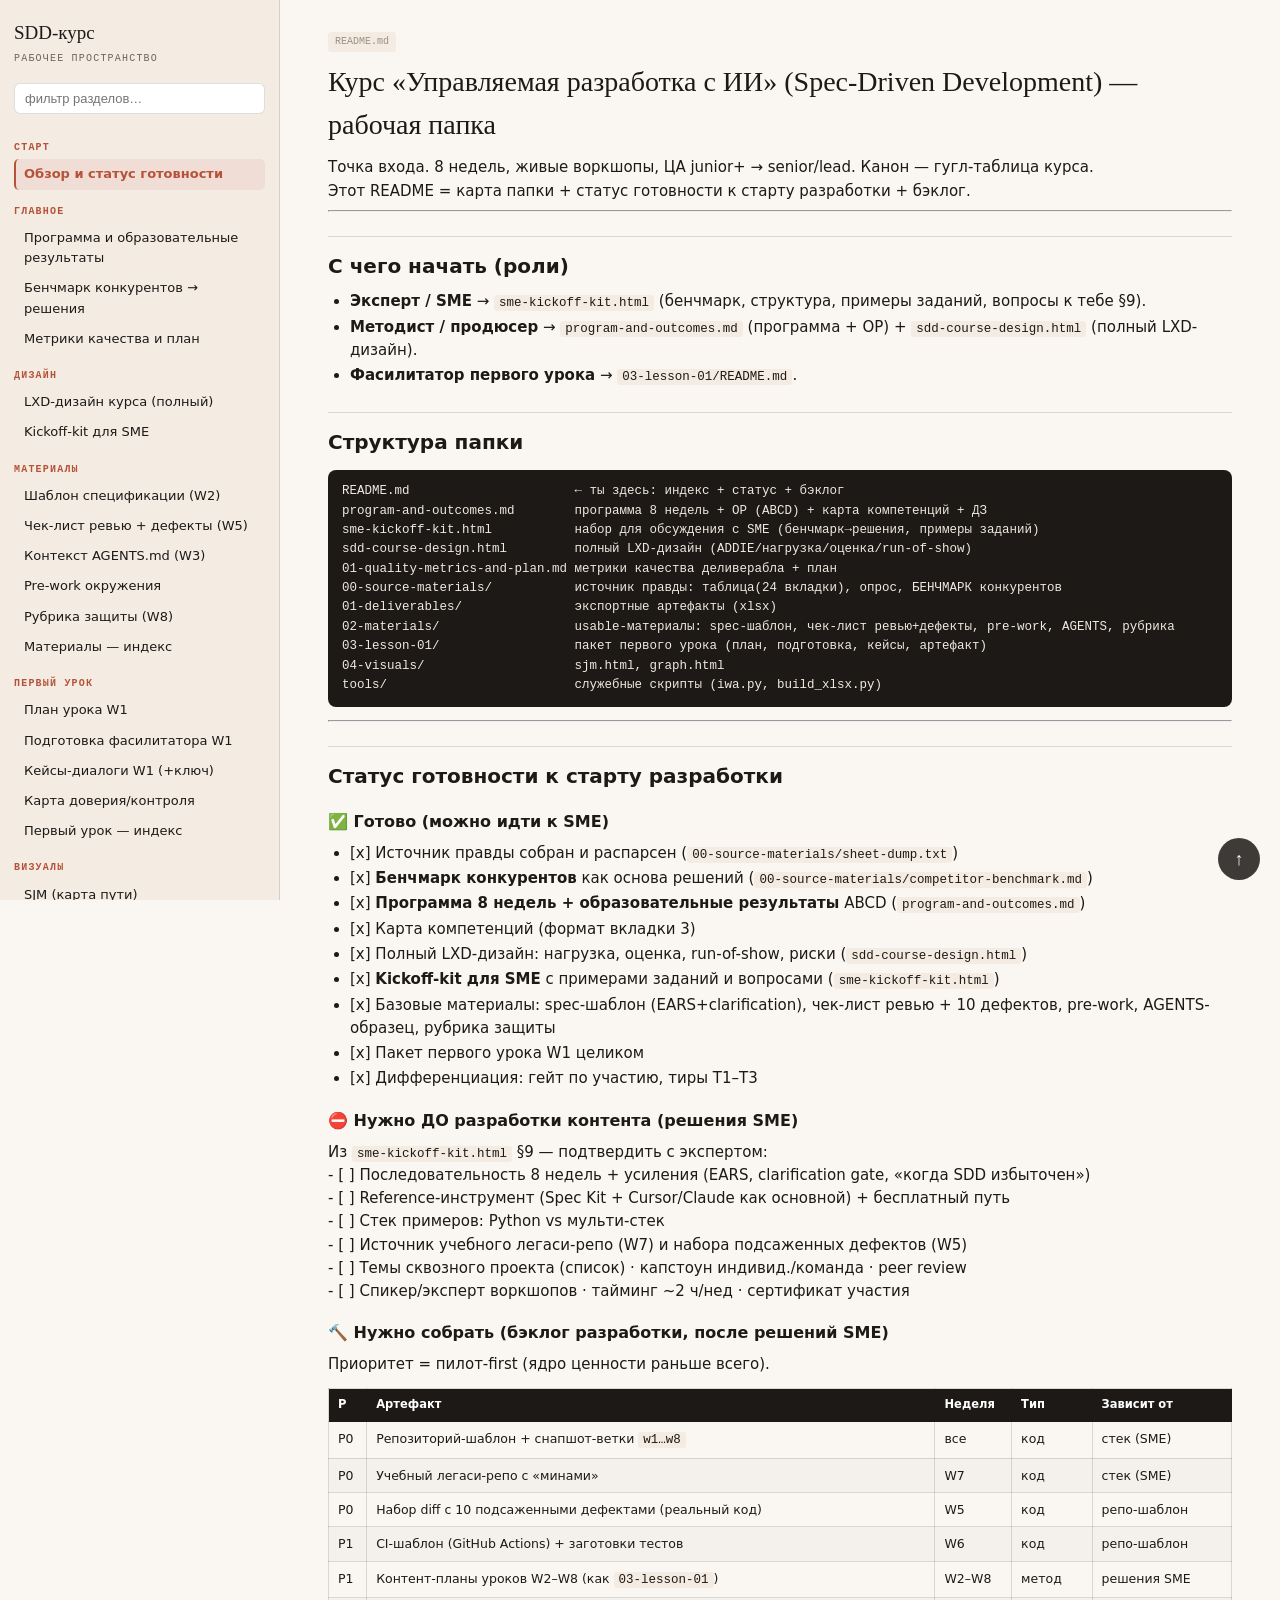
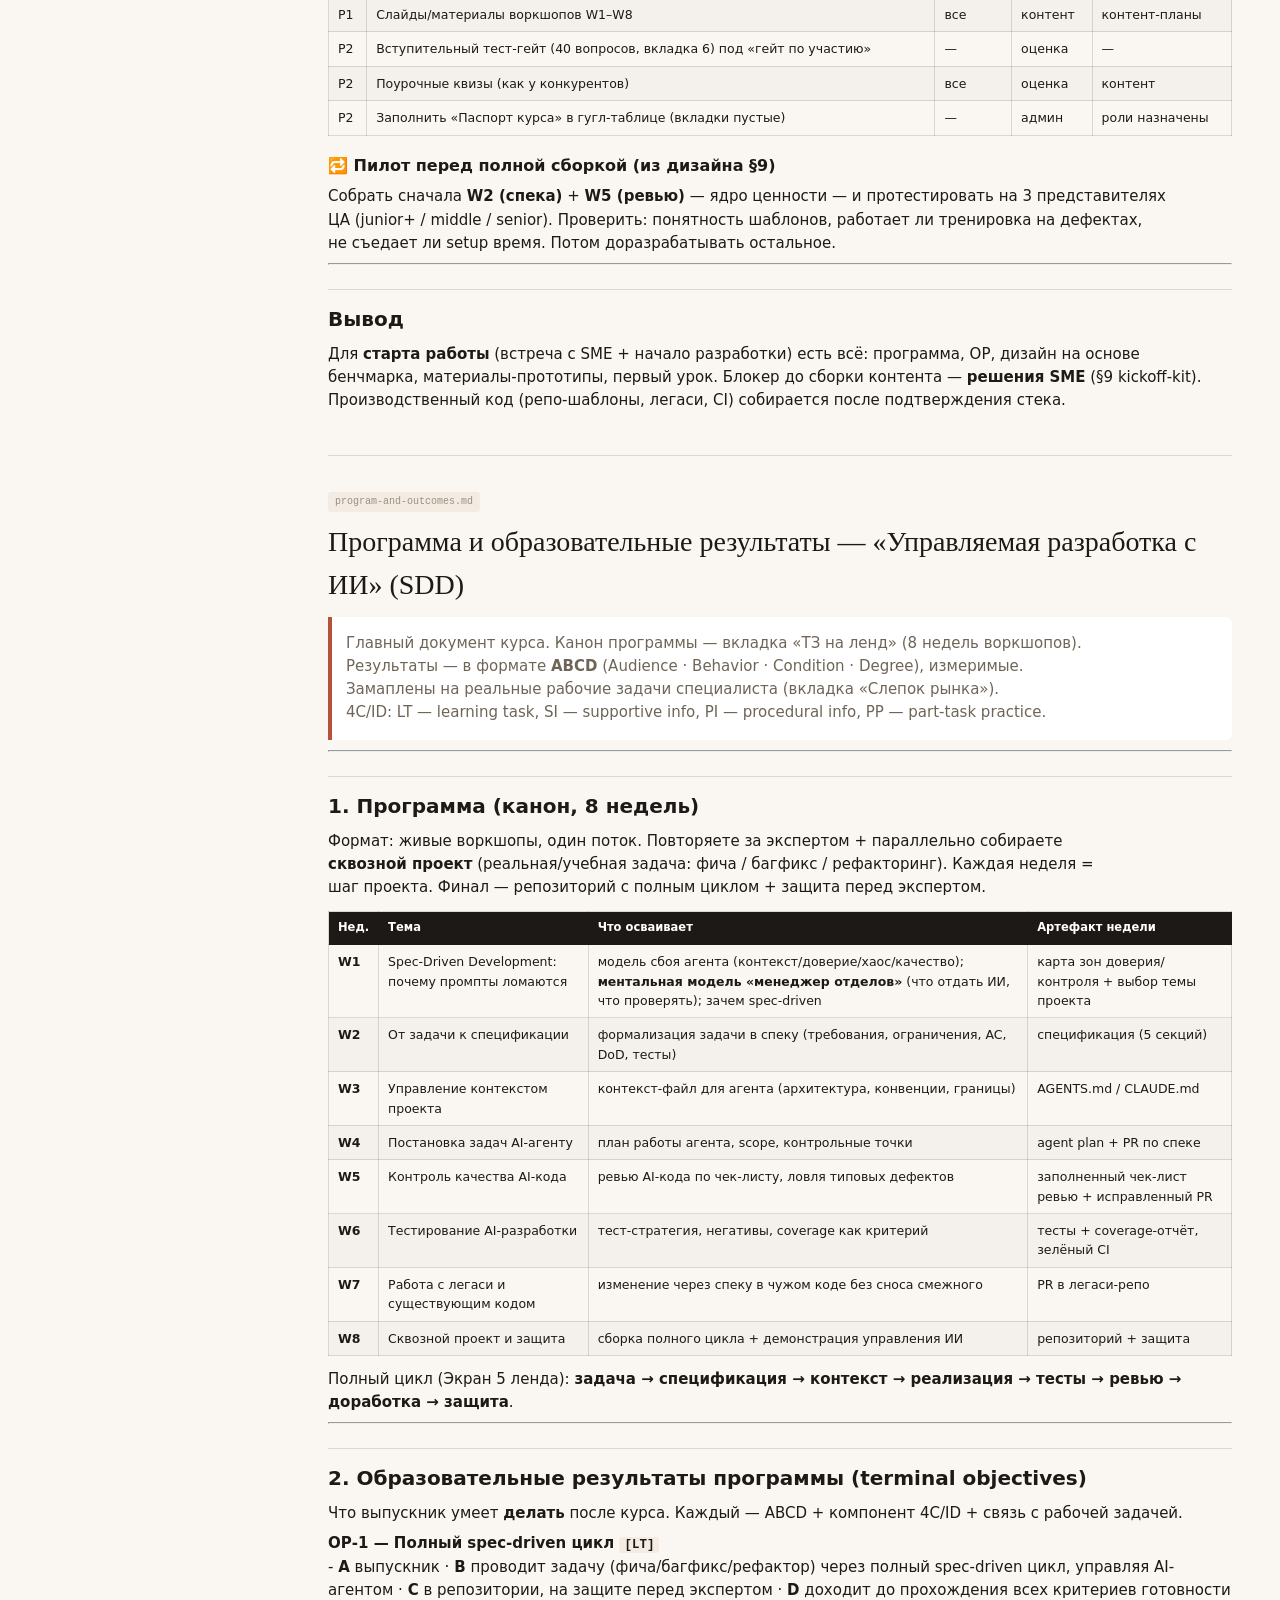
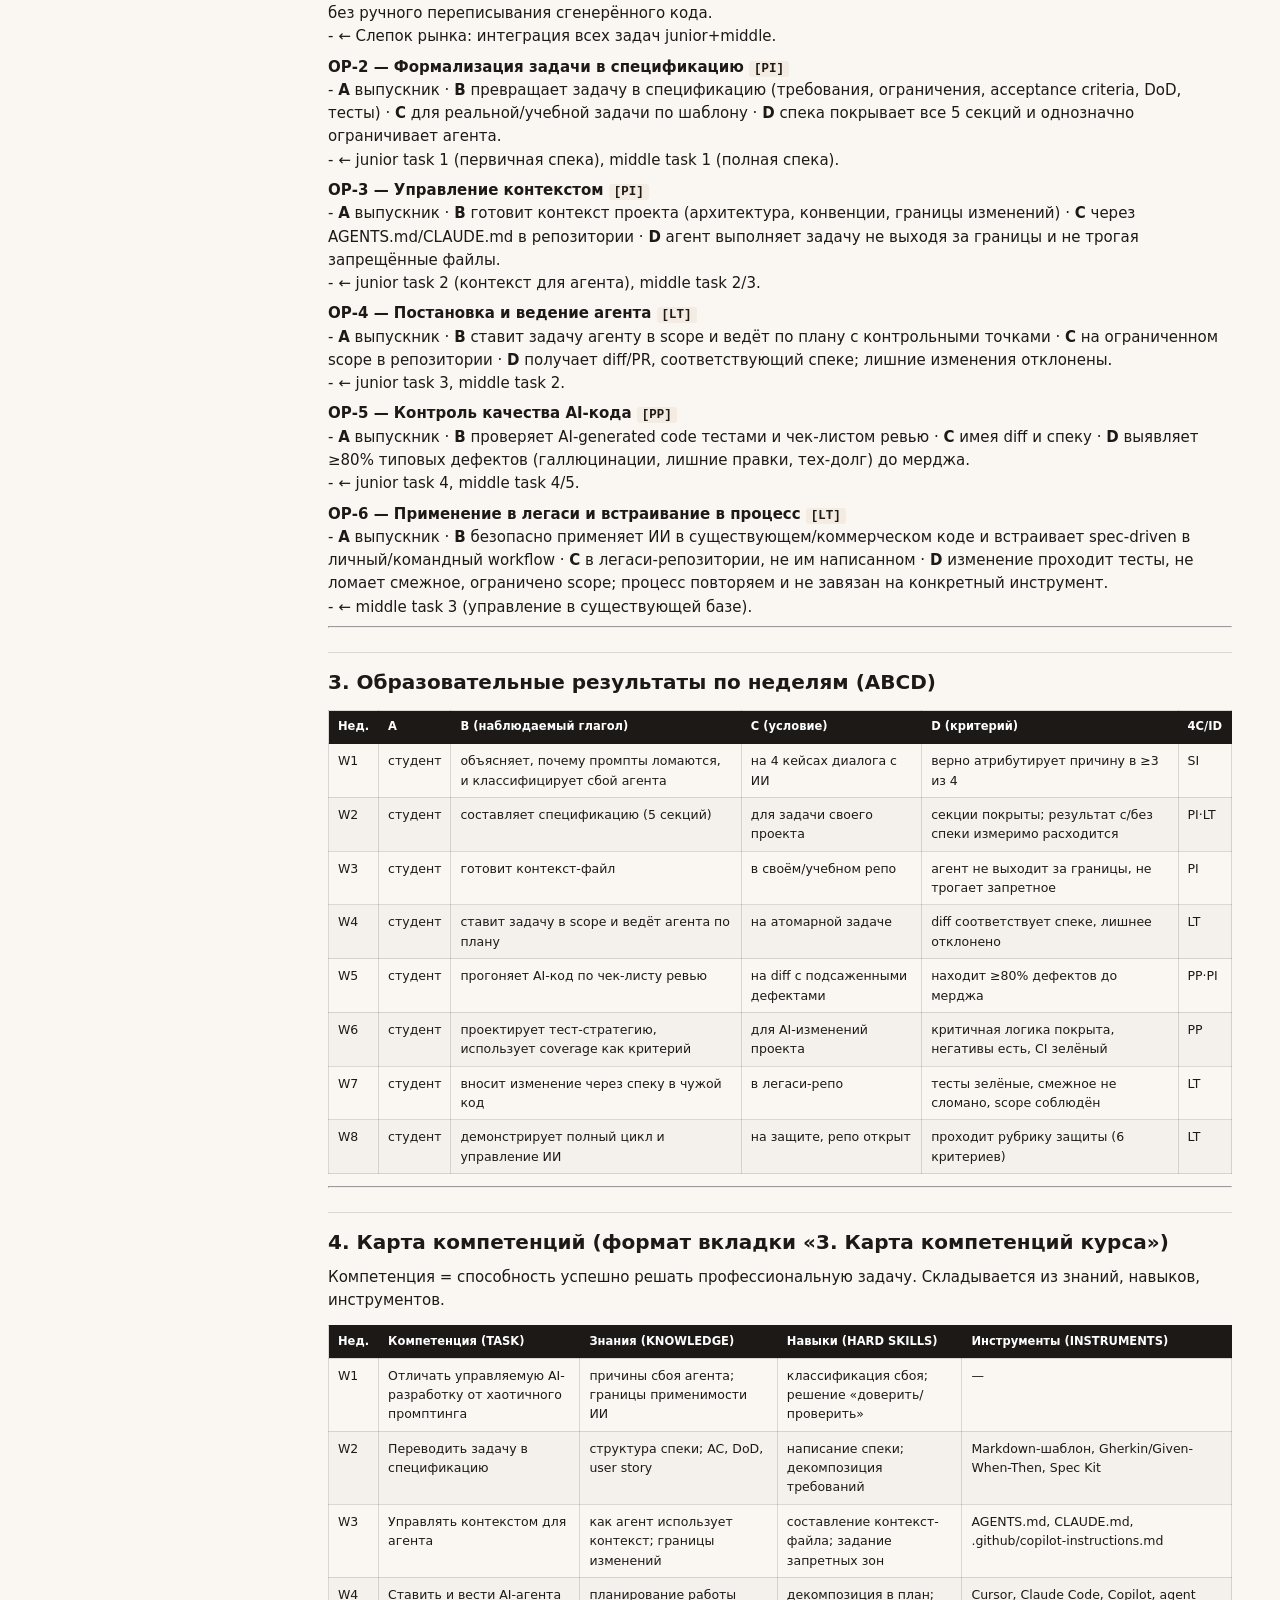
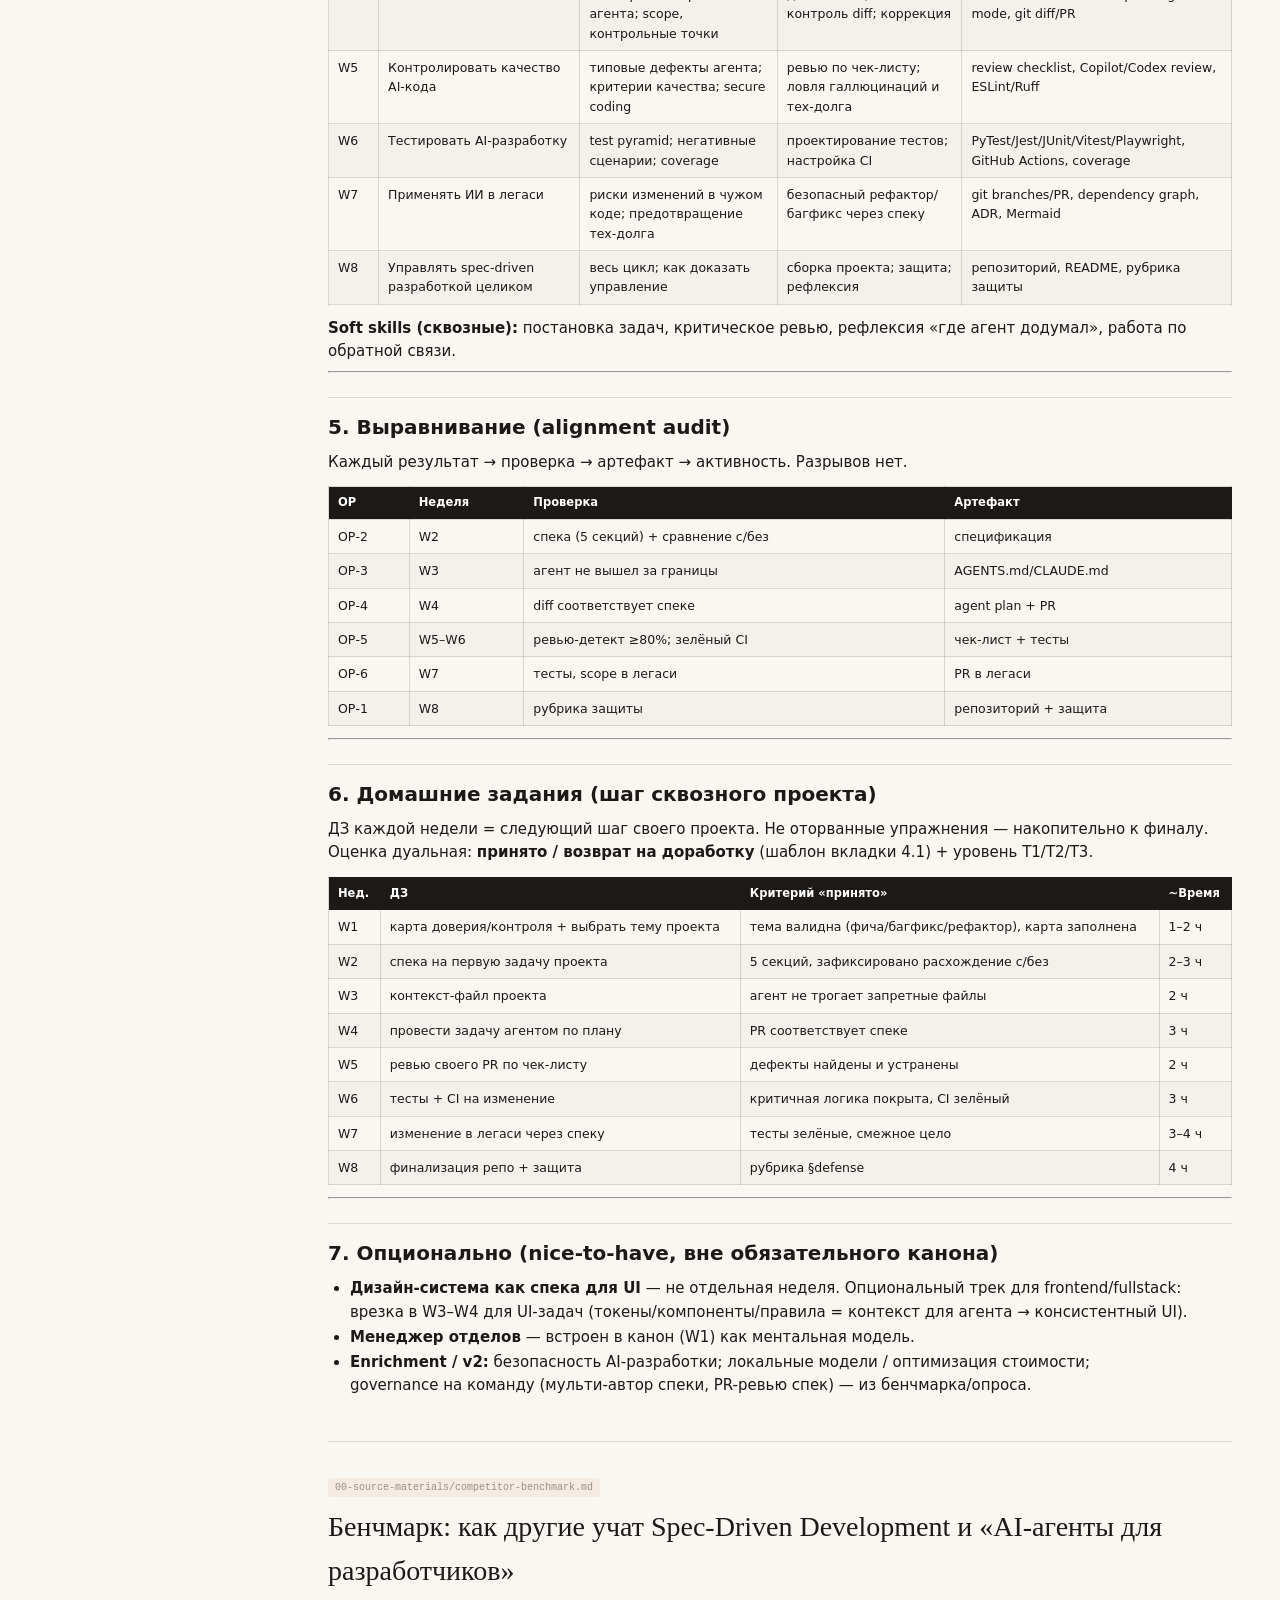
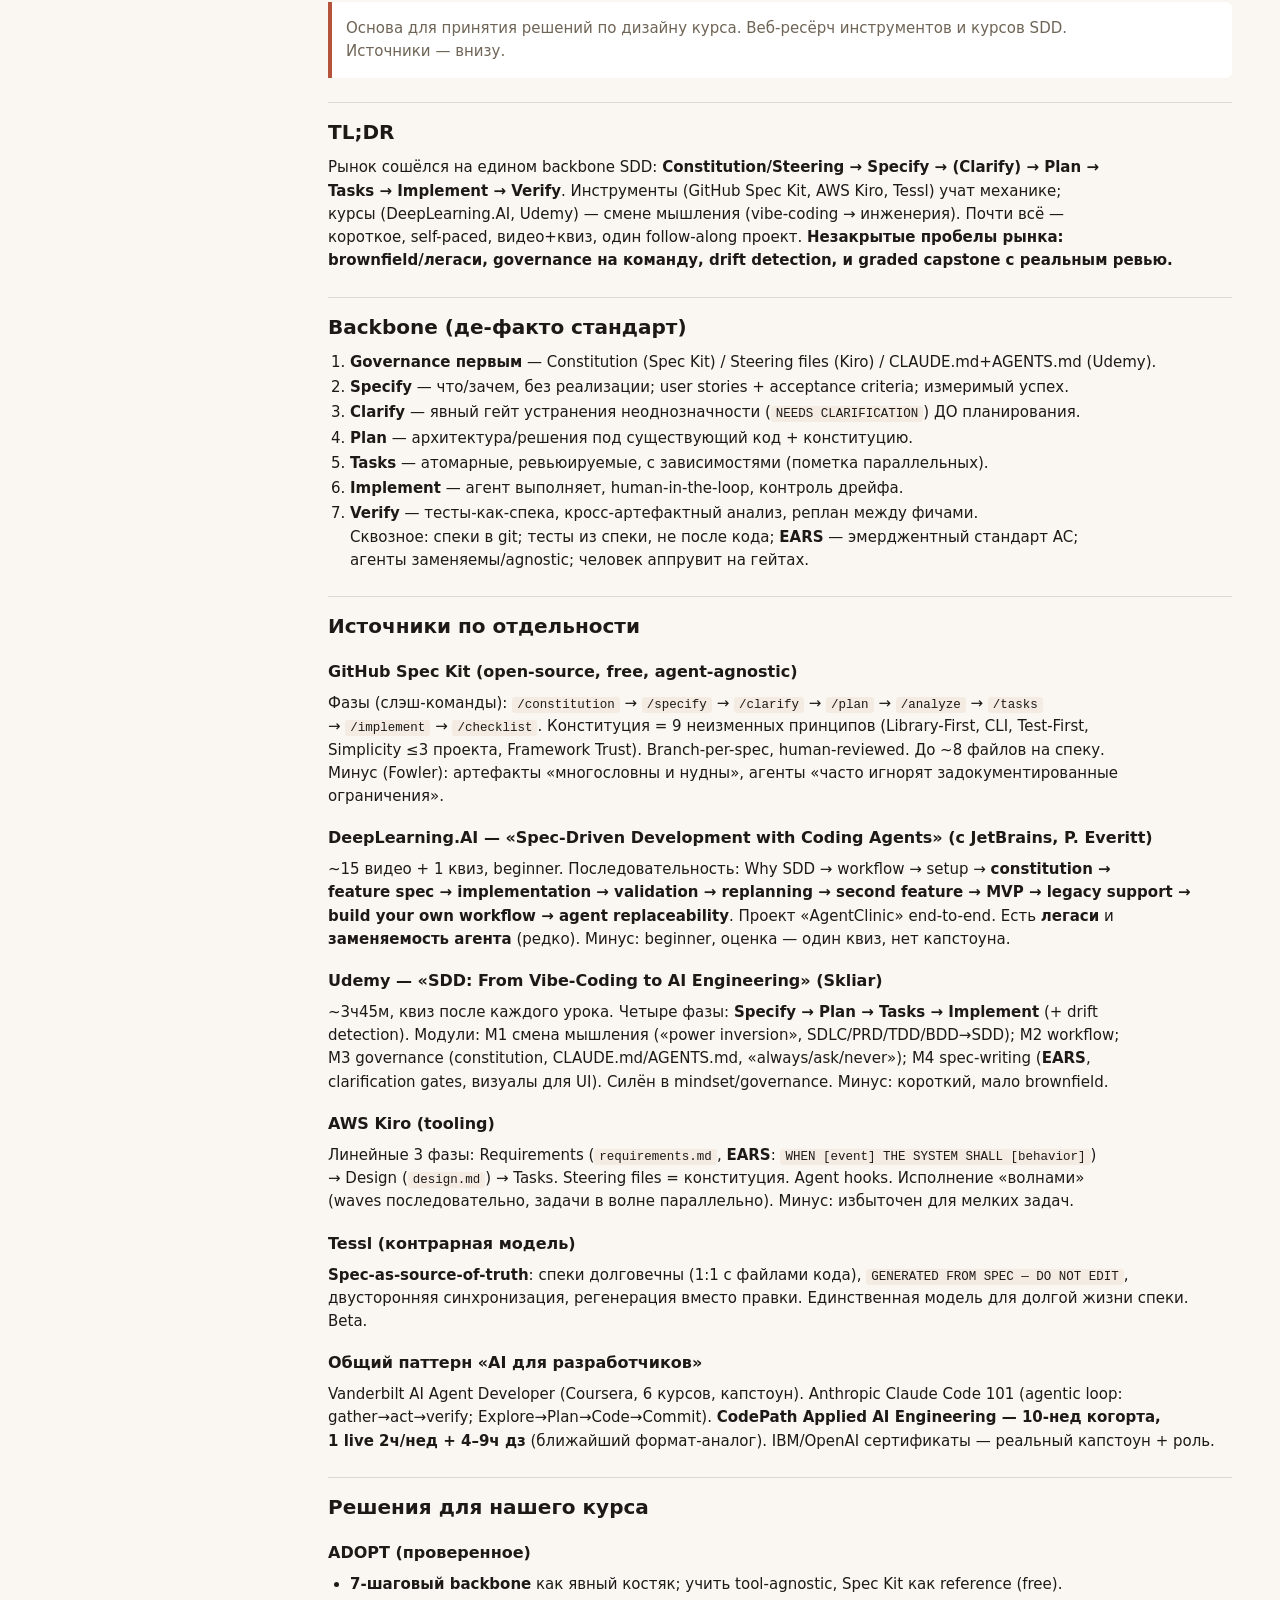
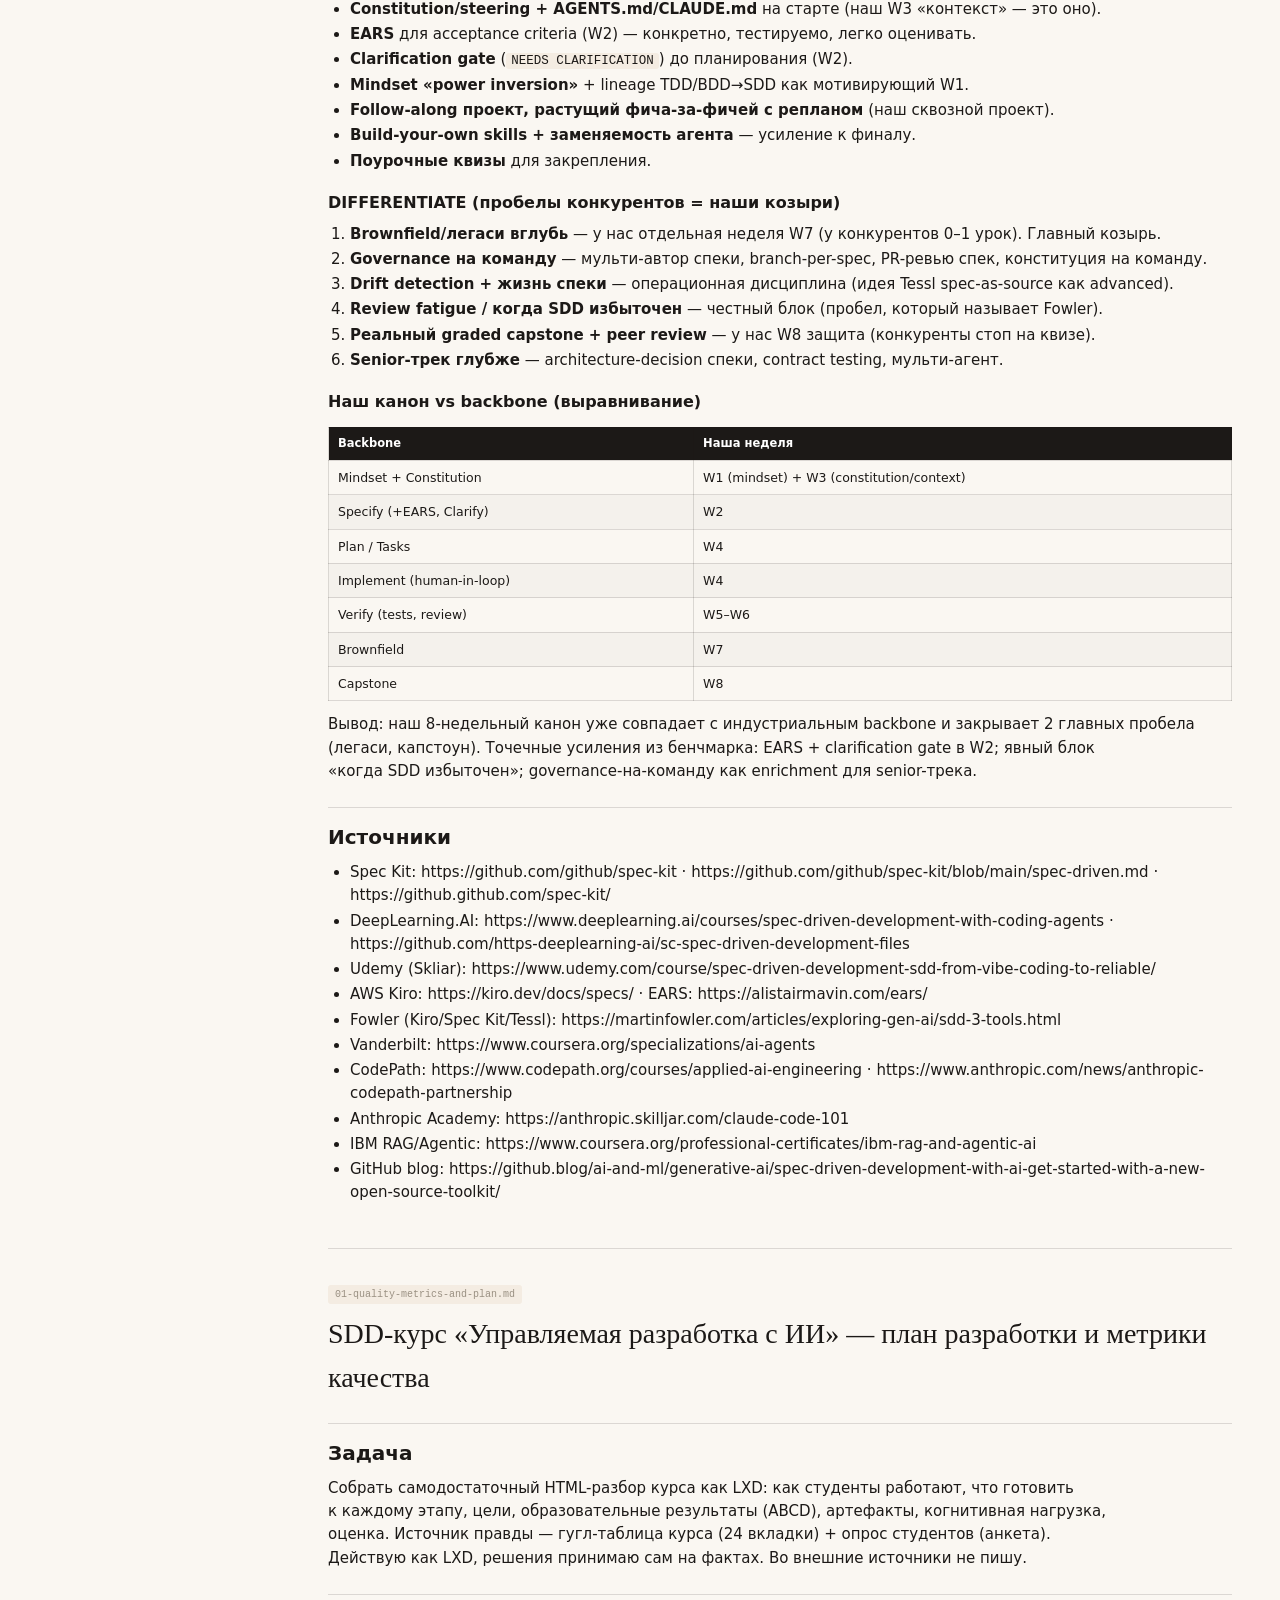
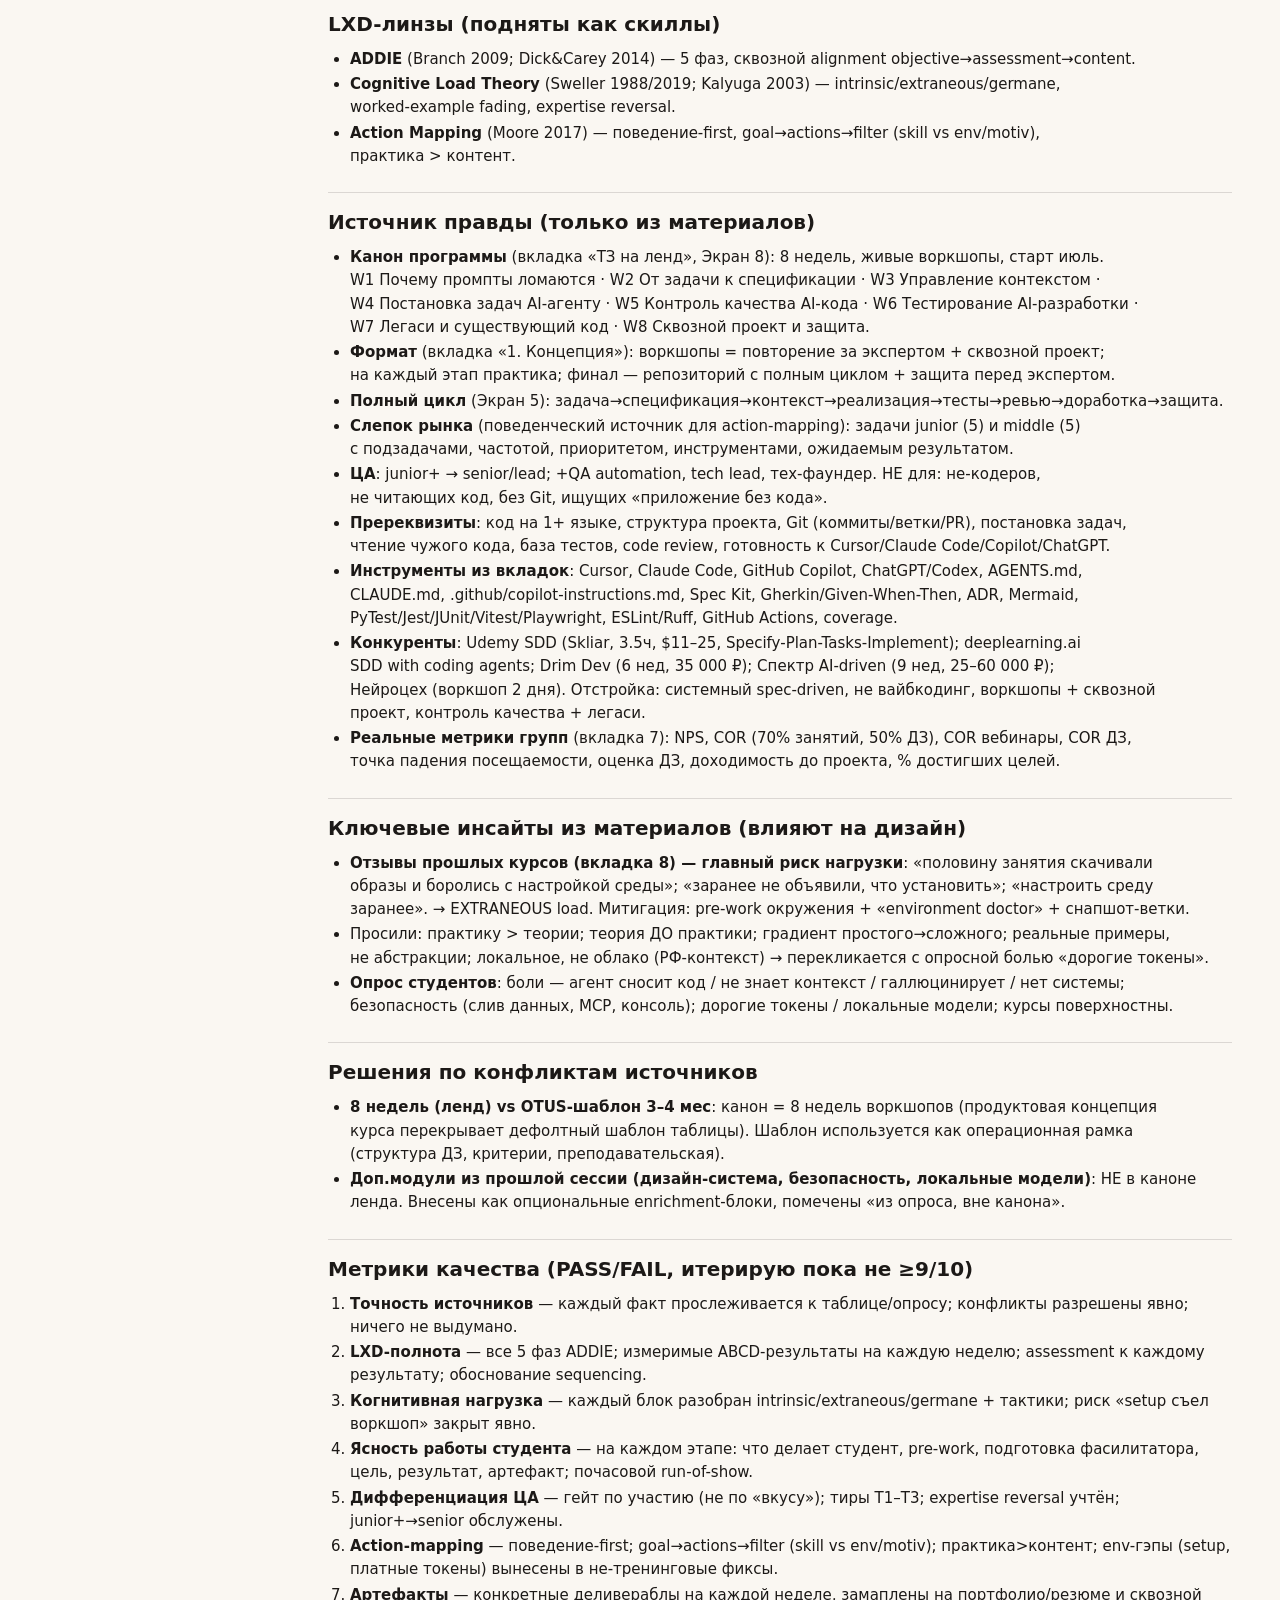
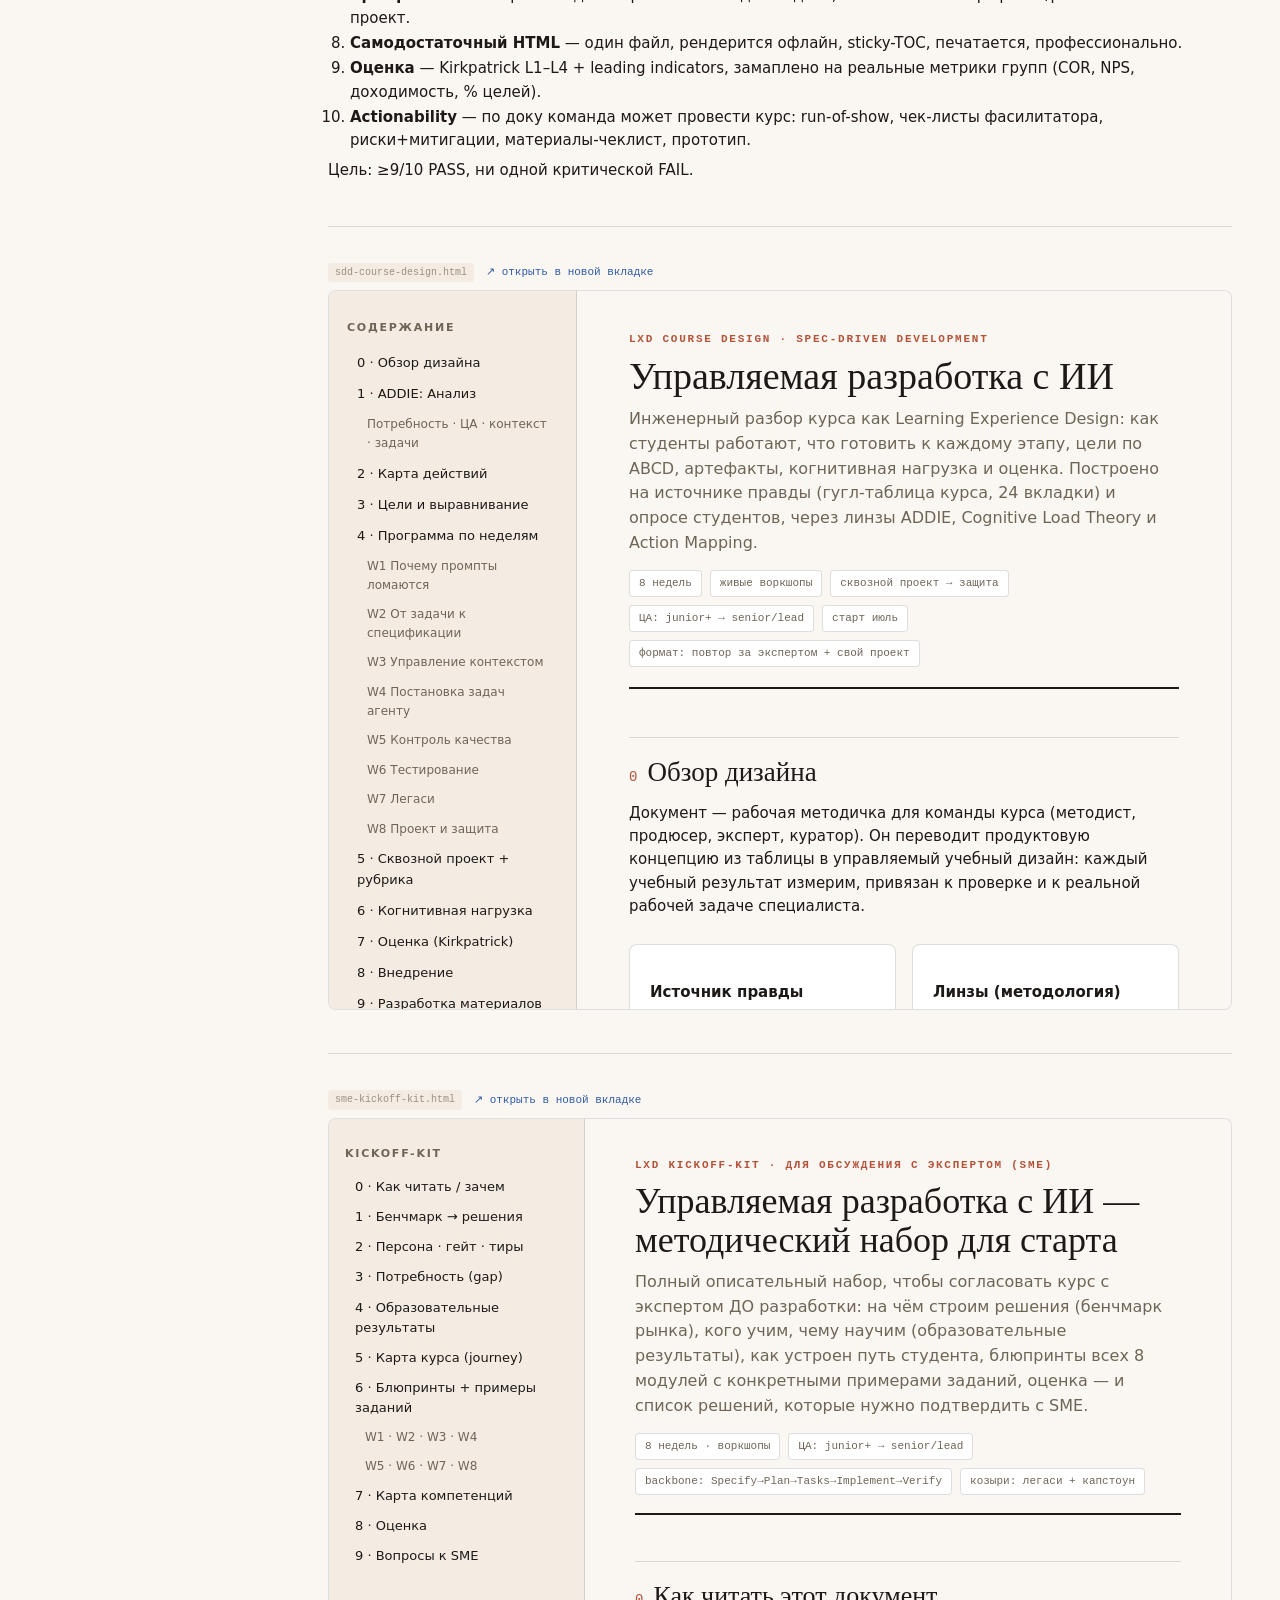
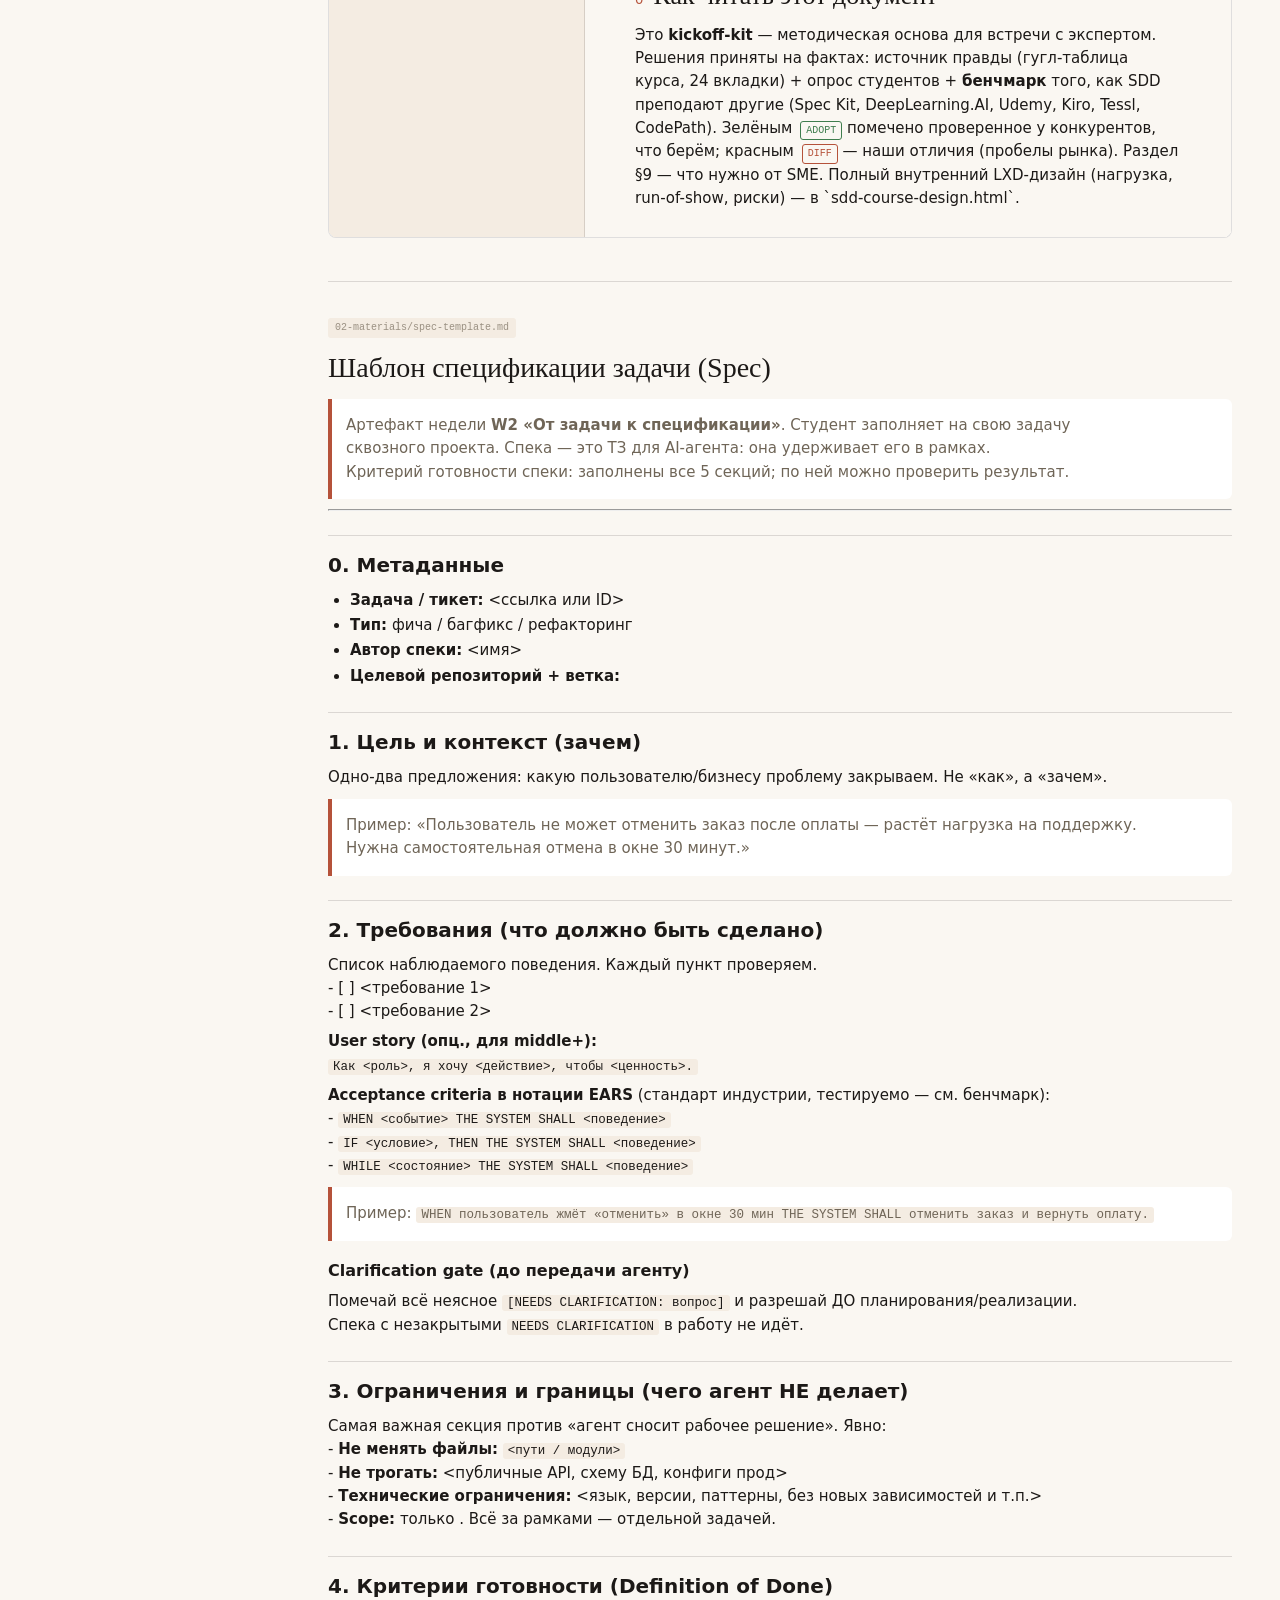
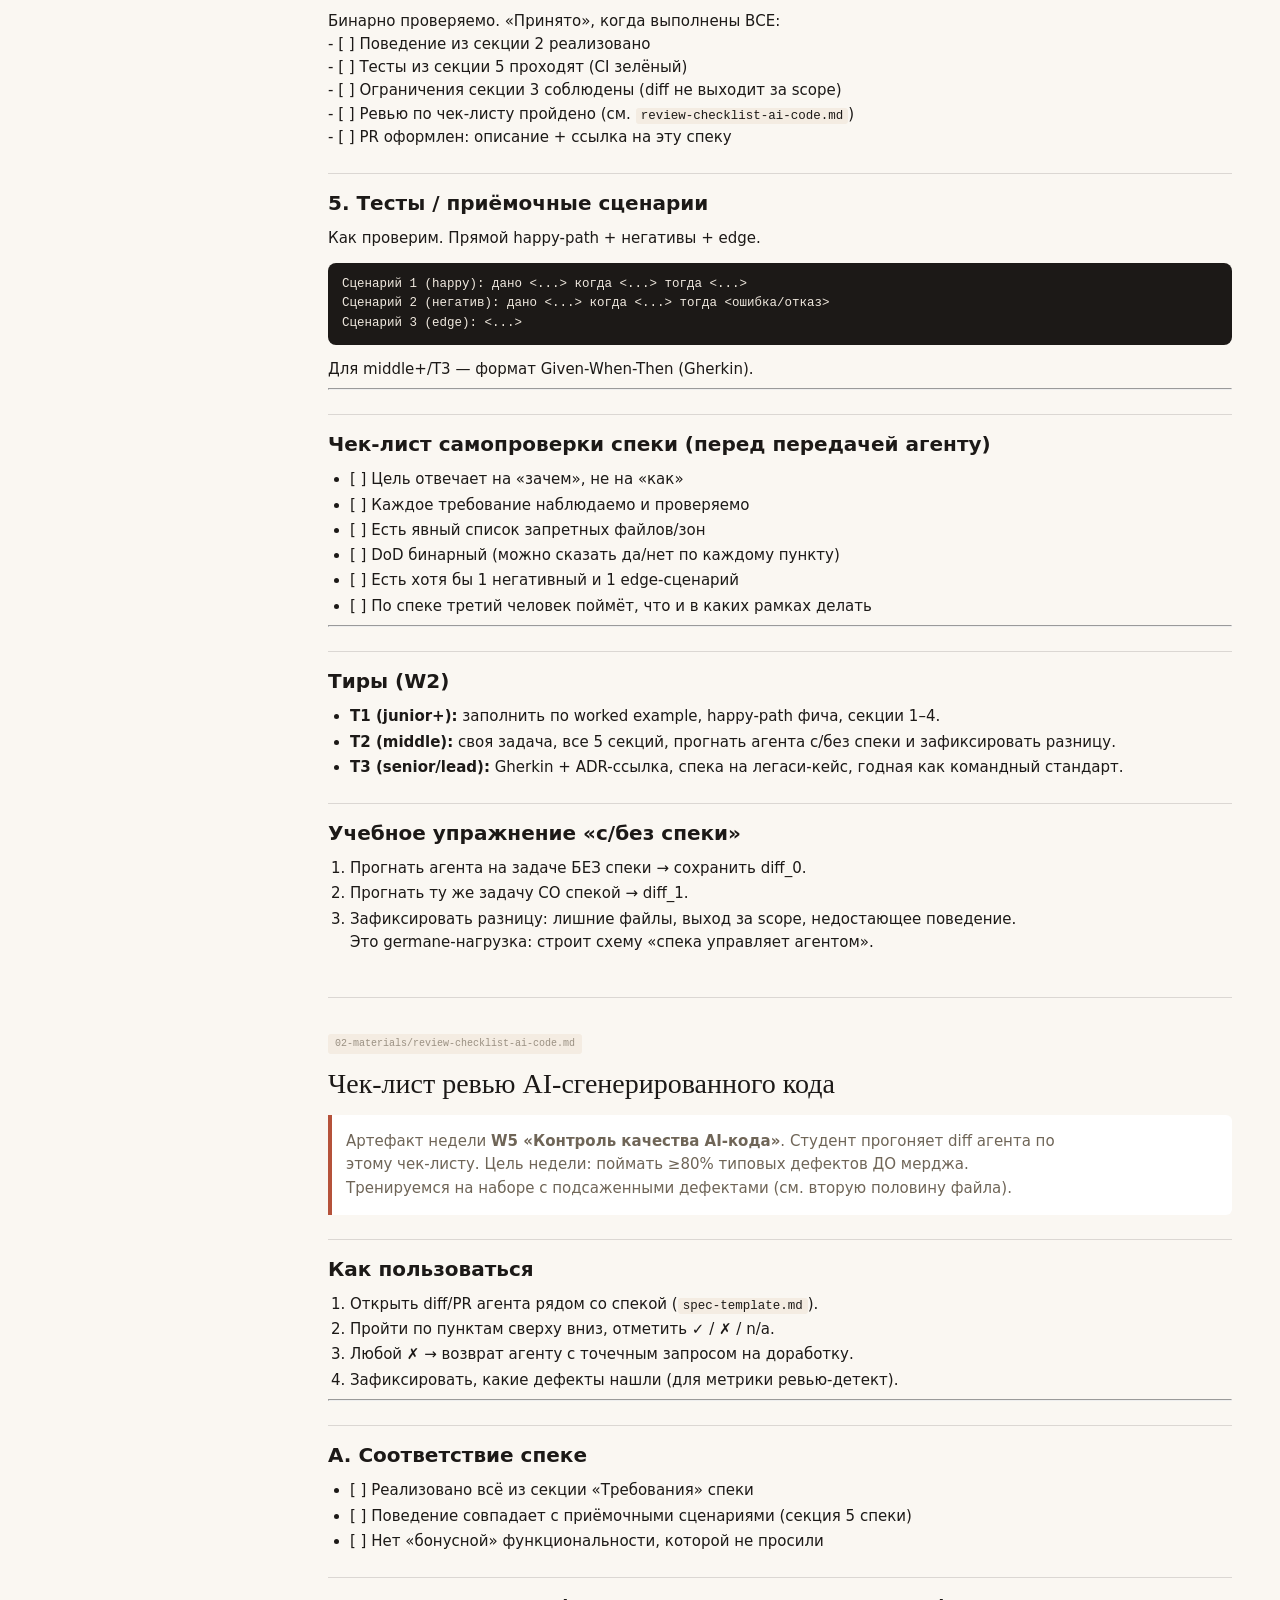
==== index.html @ f4a37b07 "SDD course kit: program, outcomes, LXD design, materials, visuals, workspace Co-Authored-By: Claude " ====
<!DOCTYPE html>
<html lang="ru"><head><meta charset="UTF-8">
<meta name="viewport" content="width=device-width, initial-scale=1.0">
<title>SDD-курс — рабочее пространство</title>
<style>
:root{--paper:#faf7f2;--paper2:#fff;--ink:#1c1917;--muted:#6f6557;--soft:#9a9082;
--rule:rgba(28,25,23,0.14);--accent:#b5523a;--tint:#f0ddd6;--band:#f4ece2;--link:#2e5aa8;}
*{box-sizing:border-box;}html{scroll-behavior:smooth;}
body{margin:0;background:var(--paper);color:var(--ink);font-family:-apple-system,"Segoe UI",Roboto,system-ui,sans-serif;font-size:15px;line-height:1.55;}
.wrap{display:grid;grid-template-columns:280px 1fr;}
nav{position:sticky;top:0;height:100vh;overflow-y:auto;padding:18px 14px;border-right:1px solid var(--rule);background:var(--band);}
.brand{font-family:Georgia,serif;font-size:19px;margin:0 0 4px;}
.brand small{display:block;font-family:ui-monospace,monospace;font-size:10px;letter-spacing:0.12em;text-transform:uppercase;color:var(--muted);margin-top:4px;}
#flt{width:100%;margin:12px 0;padding:7px 10px;border:1px solid var(--rule);border-radius:6px;font-size:13px;background:var(--paper2);}
.nav-grp{font-family:ui-monospace,monospace;font-size:10px;letter-spacing:0.12em;text-transform:uppercase;color:var(--accent);margin:14px 0 4px;font-weight:700;}
nav a{display:block;color:var(--ink);text-decoration:none;font-size:13px;padding:5px 8px;border-radius:5px;border-left:2px solid transparent;}
nav a:hover{background:rgba(181,82,58,0.08);color:var(--accent);}
nav a.active{background:var(--tint);border-left-color:var(--accent);color:var(--accent);font-weight:600;}
main{padding:32px 48px 90px;min-width:0;}
.doc{border-bottom:1px solid var(--rule);padding-bottom:36px;margin-bottom:36px;}
.doc-head{display:flex;gap:12px;align-items:center;margin-bottom:8px;}
.doc-tag{font-family:ui-monospace,monospace;font-size:10px;color:var(--soft);background:var(--band);padding:2px 7px;border-radius:3px;}
.open{font-family:ui-monospace,monospace;font-size:11px;color:var(--link);text-decoration:none;}
.doc h1{font-family:Georgia,serif;font-weight:400;font-size:28px;margin:6px 0 10px;}
.doc h2{font-size:20px;margin:24px 0 8px;border-top:1px solid var(--rule);padding-top:14px;}
.doc h3{font-size:16px;margin:18px 0 6px;}
.doc h4{font-size:14px;margin:14px 0 4px;}
.doc p{margin:7px 0;}.doc ul,.doc ol{padding-left:22px;margin:7px 0;}.doc li{margin:2px 0;}
code{font-family:ui-monospace,monospace;font-size:12.5px;background:var(--band);padding:1px 5px;border-radius:3px;}
pre{background:var(--ink);color:#f0e9df;padding:12px 14px;border-radius:8px;overflow-x:auto;font-size:12.5px;}
pre code{background:none;color:inherit;padding:0;}
table{border-collapse:collapse;width:100%;margin:12px 0;font-size:12.5px;}
th,td{border:1px solid var(--rule);padding:7px 9px;text-align:left;vertical-align:top;}
th{background:var(--ink);color:#fff;font-size:11.5px;}
tbody tr:nth-child(even){background:rgba(28,25,23,0.025);}
blockquote{margin:10px 0;padding:8px 14px;border-left:4px solid var(--accent);background:var(--paper2);border-radius:0 6px 6px 0;color:var(--muted);}
iframe{width:100%;height:80vh;border:1px solid var(--rule);border-radius:8px;background:#fff;}
.top{position:fixed;right:20px;bottom:20px;background:var(--ink);color:#fff;border:none;border-radius:50%;width:42px;height:42px;font-size:18px;cursor:pointer;opacity:.85;}
@media print{.wrap{grid-template-columns:1fr;}nav,.top{display:none;}main{padding:0;}iframe{height:auto;min-height:400px;}}
@media(max-width:900px){.wrap{grid-template-columns:1fr;}nav{position:static;height:auto;}main{padding:20px;}}
</style></head>
<body>
<div class="wrap">
<nav>
  <div class="brand">SDD-курс<small>рабочее пространство</small></div>
  <input id="flt" type="text" placeholder="фильтр разделов…">
  <div class="nav-grp">Старт</div>
<a href="#sec0" data-t="обзор и статус готовности">Обзор и статус готовности</a>
<div class="nav-grp">Главное</div>
<a href="#sec1" data-t="программа и образовательные результаты">Программа и образовательные результаты</a>
<a href="#sec2" data-t="бенчмарк конкурентов → решения">Бенчмарк конкурентов → решения</a>
<a href="#sec3" data-t="метрики качества и план">Метрики качества и план</a>
<div class="nav-grp">Дизайн</div>
<a href="#sec4" data-t="lxd-дизайн курса (полный)">LXD-дизайн курса (полный)</a>
<a href="#sec5" data-t="kickoff-kit для sme">Kickoff-kit для SME</a>
<div class="nav-grp">Материалы</div>
<a href="#sec6" data-t="шаблон спецификации (w2)">Шаблон спецификации (W2)</a>
<a href="#sec7" data-t="чек-лист ревью + дефекты (w5)">Чек-лист ревью + дефекты (W5)</a>
<a href="#sec8" data-t="контекст agents.md (w3)">Контекст AGENTS.md (W3)</a>
<a href="#sec9" data-t="pre-work окружения">Pre-work окружения</a>
<a href="#sec10" data-t="рубрика защиты (w8)">Рубрика защиты (W8)</a>
<a href="#sec11" data-t="материалы — индекс">Материалы — индекс</a>
<div class="nav-grp">Первый урок</div>
<a href="#sec12" data-t="план урока w1">План урока W1</a>
<a href="#sec13" data-t="подготовка фасилитатора w1">Подготовка фасилитатора W1</a>
<a href="#sec14" data-t="кейсы-диалоги w1 (+ключ)">Кейсы-диалоги W1 (+ключ)</a>
<a href="#sec15" data-t="карта доверия/контроля">Карта доверия/контроля</a>
<a href="#sec16" data-t="первый урок — индекс">Первый урок — индекс</a>
<div class="nav-grp">Визуалы</div>
<a href="#sec17" data-t="sjm (карта пути)">SJM (карта пути)</a>
<a href="#sec18" data-t="граф модули→ор">Граф модули→ОР</a>
</nav>
<main>
<section id="sec0" class="doc"><div class="doc-head"><span class="doc-tag">README.md</span></div><h1>Курс «Управляемая разработка с ИИ» (Spec-Driven Development) — рабочая папка</h1>
<p>Точка входа. 8 недель, живые воркшопы, ЦА junior+ → senior/lead. Канон — гугл-таблица курса.<br />
Этот README = карта папки + статус готовности к старту разработки + бэклог.</p>
<hr />
<h2>С чего начать (роли)</h2>
<ul>
<li><strong>Эксперт / SME</strong> → <code>sme-kickoff-kit.html</code> (бенчмарк, структура, примеры заданий, вопросы к тебе §9).</li>
<li><strong>Методист / продюсер</strong> → <code>program-and-outcomes.md</code> (программа + ОР) + <code>sdd-course-design.html</code> (полный LXD-дизайн).</li>
<li><strong>Фасилитатор первого урока</strong> → <code>03-lesson-01/README.md</code>.</li>
</ul>
<h2>Структура папки</h2>
<pre><code>README.md                      ← ты здесь: индекс + статус + бэклог
program-and-outcomes.md        программа 8 недель + ОР (ABCD) + карта компетенций + ДЗ
sme-kickoff-kit.html           набор для обсуждения с SME (бенчмарк→решения, примеры заданий)
sdd-course-design.html         полный LXD-дизайн (ADDIE/нагрузка/оценка/run-of-show)
01-quality-metrics-and-plan.md метрики качества деливерабла + план
00-source-materials/           источник правды: таблица(24 вкладки), опрос, БЕНЧМАРК конкурентов
01-deliverables/               экспортные артефакты (xlsx)
02-materials/                  usable-материалы: spec-шаблон, чек-лист ревью+дефекты, pre-work, AGENTS, рубрика
03-lesson-01/                  пакет первого урока (план, подготовка, кейсы, артефакт)
04-visuals/                    sjm.html, graph.html
tools/                         служебные скрипты (iwa.py, build_xlsx.py)
</code></pre>
<hr />
<h2>Статус готовности к старту разработки</h2>
<h3>✅ Готово (можно идти к SME)</h3>
<ul>
<li>[x] Источник правды собран и распарсен (<code>00-source-materials/sheet-dump.txt</code>)</li>
<li>[x] <strong>Бенчмарк конкурентов</strong> как основа решений (<code>00-source-materials/competitor-benchmark.md</code>)</li>
<li>[x] <strong>Программа 8 недель + образовательные результаты</strong> ABCD (<code>program-and-outcomes.md</code>)</li>
<li>[x] Карта компетенций (формат вкладки 3)</li>
<li>[x] Полный LXD-дизайн: нагрузка, оценка, run-of-show, риски (<code>sdd-course-design.html</code>)</li>
<li>[x] <strong>Kickoff-kit для SME</strong> с примерами заданий и вопросами (<code>sme-kickoff-kit.html</code>)</li>
<li>[x] Базовые материалы: spec-шаблон (EARS+clarification), чек-лист ревью + 10 дефектов, pre-work, AGENTS-образец, рубрика защиты</li>
<li>[x] Пакет первого урока W1 целиком</li>
<li>[x] Дифференциация: гейт по участию, тиры T1–T3</li>
</ul>
<h3>⛔ Нужно ДО разработки контента (решения SME)</h3>
<p>Из <code>sme-kickoff-kit.html</code> §9 — подтвердить с экспертом:<br />
- [ ] Последовательность 8 недель + усиления (EARS, clarification gate, «когда SDD избыточен»)<br />
- [ ] Reference-инструмент (Spec Kit + Cursor/Claude как основной) + бесплатный путь<br />
- [ ] Стек примеров: Python vs мульти-стек<br />
- [ ] Источник учебного легаси-репо (W7) и набора подсаженных дефектов (W5)<br />
- [ ] Темы сквозного проекта (список) · капстоун индивид./команда · peer review<br />
- [ ] Спикер/эксперт воркшопов · тайминг ~2 ч/нед · сертификат участия</p>
<h3>🔨 Нужно собрать (бэклог разработки, после решений SME)</h3>
<p>Приоритет = пилот-first (ядро ценности раньше всего).</p>
<table>
<thead>
<tr>
<th>P</th>
<th>Артефакт</th>
<th>Неделя</th>
<th>Тип</th>
<th>Зависит от</th>
</tr>
</thead>
<tbody>
<tr>
<td>P0</td>
<td>Репозиторий-шаблон + снапшот-ветки <code>w1…w8</code></td>
<td>все</td>
<td>код</td>
<td>стек (SME)</td>
</tr>
<tr>
<td>P0</td>
<td>Учебный легаси-репо с «минами»</td>
<td>W7</td>
<td>код</td>
<td>стек (SME)</td>
</tr>
<tr>
<td>P0</td>
<td>Набор diff с 10 подсаженными дефектами (реальный код)</td>
<td>W5</td>
<td>код</td>
<td>репо-шаблон</td>
</tr>
<tr>
<td>P1</td>
<td>CI-шаблон (GitHub Actions) + заготовки тестов</td>
<td>W6</td>
<td>код</td>
<td>репо-шаблон</td>
</tr>
<tr>
<td>P1</td>
<td>Контент-планы уроков W2–W8 (как <code>03-lesson-01</code>)</td>
<td>W2–W8</td>
<td>метод</td>
<td>решения SME</td>
</tr>
<tr>
<td>P1</td>
<td>Слайды/материалы воркшопов W1–W8</td>
<td>все</td>
<td>контент</td>
<td>контент-планы</td>
</tr>
<tr>
<td>P2</td>
<td>Вступительный тест-гейт (40 вопросов, вкладка 6) под «гейт по участию»</td>
<td>—</td>
<td>оценка</td>
<td>—</td>
</tr>
<tr>
<td>P2</td>
<td>Поурочные квизы (как у конкурентов)</td>
<td>все</td>
<td>оценка</td>
<td>контент</td>
</tr>
<tr>
<td>P2</td>
<td>Заполнить «Паспорт курса» в гугл-таблице (вкладки пустые)</td>
<td>—</td>
<td>админ</td>
<td>роли назначены</td>
</tr>
</tbody>
</table>
<h3>🔁 Пилот перед полной сборкой (из дизайна §9)</h3>
<p>Собрать сначала <strong>W2 (спека)</strong> + <strong>W5 (ревью)</strong> — ядро ценности — и протестировать на 3 представителях<br />
ЦА (junior+ / middle / senior). Проверить: понятность шаблонов, работает ли тренировка на дефектах,<br />
не съедает ли setup время. Потом доразрабатывать остальное.</p>
<hr />
<h2>Вывод</h2>
<p>Для <strong>старта работы</strong> (встреча с SME + начало разработки) есть всё: программа, ОР, дизайн на основе<br />
бенчмарка, материалы-прототипы, первый урок. Блокер до сборки контента — <strong>решения SME</strong> (§9 kickoff-kit).<br />
Производственный код (репо-шаблоны, легаси, CI) собирается после подтверждения стека.</p></section>
<section id="sec1" class="doc"><div class="doc-head"><span class="doc-tag">program-and-outcomes.md</span></div><h1>Программа и образовательные результаты — «Управляемая разработка с ИИ» (SDD)</h1>
<blockquote>
<p>Главный документ курса. Канон программы — вкладка «ТЗ на ленд» (8 недель воркшопов).<br />
Результаты — в формате <strong>ABCD</strong> (Audience · Behavior · Condition · Degree), измеримые.<br />
Замаплены на реальные рабочие задачи специалиста (вкладка «Слепок рынка»).<br />
4C/ID: LT — learning task, SI — supportive info, PI — procedural info, PP — part-task practice.</p>
</blockquote>
<hr />
<h2>1. Программа (канон, 8 недель)</h2>
<p>Формат: живые воркшопы, один поток. Повторяете за экспертом + параллельно собираете<br />
<strong>сквозной проект</strong> (реальная/учебная задача: фича / багфикс / рефакторинг). Каждая неделя =<br />
шаг проекта. Финал — репозиторий с полным циклом + защита перед экспертом.</p>
<table>
<thead>
<tr>
<th>Нед.</th>
<th>Тема</th>
<th>Что осваивает</th>
<th>Артефакт недели</th>
</tr>
</thead>
<tbody>
<tr>
<td><strong>W1</strong></td>
<td>Spec-Driven Development: почему промпты ломаются</td>
<td>модель сбоя агента (контекст/доверие/хаос/качество); <strong>ментальная модель «менеджер отделов»</strong> (что отдать ИИ, что проверять); зачем spec-driven</td>
<td>карта зон доверия/контроля + выбор темы проекта</td>
</tr>
<tr>
<td><strong>W2</strong></td>
<td>От задачи к спецификации</td>
<td>формализация задачи в спеку (требования, ограничения, AC, DoD, тесты)</td>
<td>спецификация (5 секций)</td>
</tr>
<tr>
<td><strong>W3</strong></td>
<td>Управление контекстом проекта</td>
<td>контекст-файл для агента (архитектура, конвенции, границы)</td>
<td>AGENTS.md / CLAUDE.md</td>
</tr>
<tr>
<td><strong>W4</strong></td>
<td>Постановка задач AI-агенту</td>
<td>план работы агента, scope, контрольные точки</td>
<td>agent plan + PR по спеке</td>
</tr>
<tr>
<td><strong>W5</strong></td>
<td>Контроль качества AI-кода</td>
<td>ревью AI-кода по чек-листу, ловля типовых дефектов</td>
<td>заполненный чек-лист ревью + исправленный PR</td>
</tr>
<tr>
<td><strong>W6</strong></td>
<td>Тестирование AI-разработки</td>
<td>тест-стратегия, негативы, coverage как критерий</td>
<td>тесты + coverage-отчёт, зелёный CI</td>
</tr>
<tr>
<td><strong>W7</strong></td>
<td>Работа с легаси и существующим кодом</td>
<td>изменение через спеку в чужом коде без сноса смежного</td>
<td>PR в легаси-репо</td>
</tr>
<tr>
<td><strong>W8</strong></td>
<td>Сквозной проект и защита</td>
<td>сборка полного цикла + демонстрация управления ИИ</td>
<td>репозиторий + защита</td>
</tr>
</tbody>
</table>
<p>Полный цикл (Экран 5 ленда): <strong>задача → спецификация → контекст → реализация → тесты → ревью → доработка → защита</strong>.</p>
<hr />
<h2>2. Образовательные результаты программы (terminal objectives)</h2>
<p>Что выпускник умеет <strong>делать</strong> после курса. Каждый — ABCD + компонент 4C/ID + связь с рабочей задачей.</p>
<p><strong>ОР-1 — Полный spec-driven цикл <code>[LT]</code></strong><br />
- <strong>A</strong> выпускник · <strong>B</strong> проводит задачу (фича/багфикс/рефактор) через полный spec-driven цикл, управляя AI-агентом · <strong>C</strong> в репозитории, на защите перед экспертом · <strong>D</strong> доходит до прохождения всех критериев готовности без ручного переписывания сгенерённого кода.<br />
- ← Слепок рынка: интеграция всех задач junior+middle.</p>
<p><strong>ОР-2 — Формализация задачи в спецификацию <code>[PI]</code></strong><br />
- <strong>A</strong> выпускник · <strong>B</strong> превращает задачу в спецификацию (требования, ограничения, acceptance criteria, DoD, тесты) · <strong>C</strong> для реальной/учебной задачи по шаблону · <strong>D</strong> спека покрывает все 5 секций и однозначно ограничивает агента.<br />
- ← junior task 1 (первичная спека), middle task 1 (полная спека).</p>
<p><strong>ОР-3 — Управление контекстом <code>[PI]</code></strong><br />
- <strong>A</strong> выпускник · <strong>B</strong> готовит контекст проекта (архитектура, конвенции, границы изменений) · <strong>C</strong> через AGENTS.md/CLAUDE.md в репозитории · <strong>D</strong> агент выполняет задачу не выходя за границы и не трогая запрещённые файлы.<br />
- ← junior task 2 (контекст для агента), middle task 2/3.</p>
<p><strong>ОР-4 — Постановка и ведение агента <code>[LT]</code></strong><br />
- <strong>A</strong> выпускник · <strong>B</strong> ставит задачу агенту в scope и ведёт по плану с контрольными точками · <strong>C</strong> на ограниченном scope в репозитории · <strong>D</strong> получает diff/PR, соответствующий спеке; лишние изменения отклонены.<br />
- ← junior task 3, middle task 2.</p>
<p><strong>ОР-5 — Контроль качества AI-кода <code>[PP]</code></strong><br />
- <strong>A</strong> выпускник · <strong>B</strong> проверяет AI-generated code тестами и чек-листом ревью · <strong>C</strong> имея diff и спеку · <strong>D</strong> выявляет ≥80% типовых дефектов (галлюцинации, лишние правки, тех-долг) до мерджа.<br />
- ← junior task 4, middle task 4/5.</p>
<p><strong>ОР-6 — Применение в легаси и встраивание в процесс <code>[LT]</code></strong><br />
- <strong>A</strong> выпускник · <strong>B</strong> безопасно применяет ИИ в существующем/коммерческом коде и встраивает spec-driven в личный/командный workflow · <strong>C</strong> в легаси-репозитории, не им написанном · <strong>D</strong> изменение проходит тесты, не ломает смежное, ограничено scope; процесс повторяем и не завязан на конкретный инструмент.<br />
- ← middle task 3 (управление в существующей базе).</p>
<hr />
<h2>3. Образовательные результаты по неделям (ABCD)</h2>
<table>
<thead>
<tr>
<th>Нед.</th>
<th>A</th>
<th>B (наблюдаемый глагол)</th>
<th>C (условие)</th>
<th>D (критерий)</th>
<th>4C/ID</th>
</tr>
</thead>
<tbody>
<tr>
<td>W1</td>
<td>студент</td>
<td>объясняет, почему промпты ломаются, и классифицирует сбой агента</td>
<td>на 4 кейсах диалога с ИИ</td>
<td>верно атрибутирует причину в ≥3 из 4</td>
<td>SI</td>
</tr>
<tr>
<td>W2</td>
<td>студент</td>
<td>составляет спецификацию (5 секций)</td>
<td>для задачи своего проекта</td>
<td>секции покрыты; результат с/без спеки измеримо расходится</td>
<td>PI·LT</td>
</tr>
<tr>
<td>W3</td>
<td>студент</td>
<td>готовит контекст-файл</td>
<td>в своём/учебном репо</td>
<td>агент не выходит за границы, не трогает запретное</td>
<td>PI</td>
</tr>
<tr>
<td>W4</td>
<td>студент</td>
<td>ставит задачу в scope и ведёт агента по плану</td>
<td>на атомарной задаче</td>
<td>diff соответствует спеке, лишнее отклонено</td>
<td>LT</td>
</tr>
<tr>
<td>W5</td>
<td>студент</td>
<td>прогоняет AI-код по чек-листу ревью</td>
<td>на diff с подсаженными дефектами</td>
<td>находит ≥80% дефектов до мерджа</td>
<td>PP·PI</td>
</tr>
<tr>
<td>W6</td>
<td>студент</td>
<td>проектирует тест-стратегию, использует coverage как критерий</td>
<td>для AI-изменений проекта</td>
<td>критичная логика покрыта, негативы есть, CI зелёный</td>
<td>PP</td>
</tr>
<tr>
<td>W7</td>
<td>студент</td>
<td>вносит изменение через спеку в чужой код</td>
<td>в легаси-репо</td>
<td>тесты зелёные, смежное не сломано, scope соблюдён</td>
<td>LT</td>
</tr>
<tr>
<td>W8</td>
<td>студент</td>
<td>демонстрирует полный цикл и управление ИИ</td>
<td>на защите, репо открыт</td>
<td>проходит рубрику защиты (6 критериев)</td>
<td>LT</td>
</tr>
</tbody>
</table>
<hr />
<h2>4. Карта компетенций (формат вкладки «3. Карта компетенций курса»)</h2>
<p>Компетенция = способность успешно решать профессиональную задачу. Складывается из знаний, навыков, инструментов.</p>
<table>
<thead>
<tr>
<th>Нед.</th>
<th>Компетенция (TASK)</th>
<th>Знания (KNOWLEDGE)</th>
<th>Навыки (HARD SKILLS)</th>
<th>Инструменты (INSTRUMENTS)</th>
</tr>
</thead>
<tbody>
<tr>
<td>W1</td>
<td>Отличать управляемую AI-разработку от хаотичного промптинга</td>
<td>причины сбоя агента; границы применимости ИИ</td>
<td>классификация сбоя; решение «доверить/проверить»</td>
<td>—</td>
</tr>
<tr>
<td>W2</td>
<td>Переводить задачу в спецификацию</td>
<td>структура спеки; AC, DoD, user story</td>
<td>написание спеки; декомпозиция требований</td>
<td>Markdown-шаблон, Gherkin/Given-When-Then, Spec Kit</td>
</tr>
<tr>
<td>W3</td>
<td>Управлять контекстом для агента</td>
<td>как агент использует контекст; границы изменений</td>
<td>составление контекст-файла; задание запретных зон</td>
<td>AGENTS.md, CLAUDE.md, .github/copilot-instructions.md</td>
</tr>
<tr>
<td>W4</td>
<td>Ставить и вести AI-агента</td>
<td>планирование работы агента; scope, контрольные точки</td>
<td>декомпозиция в план; контроль diff; коррекция</td>
<td>Cursor, Claude Code, Copilot, agent mode, git diff/PR</td>
</tr>
<tr>
<td>W5</td>
<td>Контролировать качество AI-кода</td>
<td>типовые дефекты агента; критерии качества; secure coding</td>
<td>ревью по чек-листу; ловля галлюцинаций и тех-долга</td>
<td>review checklist, Copilot/Codex review, ESLint/Ruff</td>
</tr>
<tr>
<td>W6</td>
<td>Тестировать AI-разработку</td>
<td>test pyramid; негативные сценарии; coverage</td>
<td>проектирование тестов; настройка CI</td>
<td>PyTest/Jest/JUnit/Vitest/Playwright, GitHub Actions, coverage</td>
</tr>
<tr>
<td>W7</td>
<td>Применять ИИ в легаси</td>
<td>риски изменений в чужом коде; предотвращение тех-долга</td>
<td>безопасный рефактор/багфикс через спеку</td>
<td>git branches/PR, dependency graph, ADR, Mermaid</td>
</tr>
<tr>
<td>W8</td>
<td>Управлять spec-driven разработкой целиком</td>
<td>весь цикл; как доказать управление</td>
<td>сборка проекта; защита; рефлексия</td>
<td>репозиторий, README, рубрика защиты</td>
</tr>
</tbody>
</table>
<p><strong>Soft skills (сквозные):</strong> постановка задач, критическое ревью, рефлексия «где агент додумал», работа по обратной связи.</p>
<hr />
<h2>5. Выравнивание (alignment audit)</h2>
<p>Каждый результат → проверка → артефакт → активность. Разрывов нет.</p>
<table>
<thead>
<tr>
<th>ОР</th>
<th>Неделя</th>
<th>Проверка</th>
<th>Артефакт</th>
</tr>
</thead>
<tbody>
<tr>
<td>ОР-2</td>
<td>W2</td>
<td>спека (5 секций) + сравнение с/без</td>
<td>спецификация</td>
</tr>
<tr>
<td>ОР-3</td>
<td>W3</td>
<td>агент не вышел за границы</td>
<td>AGENTS.md/CLAUDE.md</td>
</tr>
<tr>
<td>ОР-4</td>
<td>W4</td>
<td>diff соответствует спеке</td>
<td>agent plan + PR</td>
</tr>
<tr>
<td>ОР-5</td>
<td>W5–W6</td>
<td>ревью-детект ≥80%; зелёный CI</td>
<td>чек-лист + тесты</td>
</tr>
<tr>
<td>ОР-6</td>
<td>W7</td>
<td>тесты, scope в легаси</td>
<td>PR в легаси</td>
</tr>
<tr>
<td>ОР-1</td>
<td>W8</td>
<td>рубрика защиты</td>
<td>репозиторий + защита</td>
</tr>
</tbody>
</table>
<hr />
<h2>6. Домашние задания (шаг сквозного проекта)</h2>
<p>ДЗ каждой недели = следующий шаг своего проекта. Не оторванные упражнения — накопительно к финалу.<br />
Оценка дуальная: <strong>принято / возврат на доработку</strong> (шаблон вкладки 4.1) + уровень T1/T2/T3.</p>
<table>
<thead>
<tr>
<th>Нед.</th>
<th>ДЗ</th>
<th>Критерий «принято»</th>
<th>~Время</th>
</tr>
</thead>
<tbody>
<tr>
<td>W1</td>
<td>карта доверия/контроля + выбрать тему проекта</td>
<td>тема валидна (фича/багфикс/рефактор), карта заполнена</td>
<td>1–2 ч</td>
</tr>
<tr>
<td>W2</td>
<td>спека на первую задачу проекта</td>
<td>5 секций, зафиксировано расхождение с/без</td>
<td>2–3 ч</td>
</tr>
<tr>
<td>W3</td>
<td>контекст-файл проекта</td>
<td>агент не трогает запретные файлы</td>
<td>2 ч</td>
</tr>
<tr>
<td>W4</td>
<td>провести задачу агентом по плану</td>
<td>PR соответствует спеке</td>
<td>3 ч</td>
</tr>
<tr>
<td>W5</td>
<td>ревью своего PR по чек-листу</td>
<td>дефекты найдены и устранены</td>
<td>2 ч</td>
</tr>
<tr>
<td>W6</td>
<td>тесты + CI на изменение</td>
<td>критичная логика покрыта, CI зелёный</td>
<td>3 ч</td>
</tr>
<tr>
<td>W7</td>
<td>изменение в легаси через спеку</td>
<td>тесты зелёные, смежное цело</td>
<td>3–4 ч</td>
</tr>
<tr>
<td>W8</td>
<td>финализация репо + защита</td>
<td>рубрика §defense</td>
<td>4 ч</td>
</tr>
</tbody>
</table>
<hr />
<h2>7. Опционально (nice-to-have, вне обязательного канона)</h2>
<ul>
<li><strong>Дизайн-система как спека для UI</strong> — не отдельная неделя. Опциональный трек для frontend/fullstack:<br />
  врезка в W3–W4 для UI-задач (токены/компоненты/правила = контекст для агента → консистентный UI).</li>
<li><strong>Менеджер отделов</strong> — встроен в канон (W1) как ментальная модель.</li>
<li><strong>Enrichment / v2:</strong> безопасность AI-разработки; локальные модели / оптимизация стоимости;<br />
  governance на команду (мульти-автор спеки, PR-ревью спек) — из бенчмарка/опроса.</li>
</ul>
<!-- Источник: гугл-таблица курса — «ТЗ на ленд» (Экран 5/8, канон 8 недель), «1. Концепция» (результаты, цикл, проверка), «Слепок рынка» (задачи junior/middle), «3. Карта компетенций» (формат), «4.1 ДЗ» (дуальная оценка). 4C/ID и ABCD — учебный дизайн (деливербл sdd-course-design.html). --></section>
<section id="sec2" class="doc"><div class="doc-head"><span class="doc-tag">00-source-materials/competitor-benchmark.md</span></div><h1>Бенчмарк: как другие учат Spec-Driven Development и «AI-агенты для разработчиков»</h1>
<blockquote>
<p>Основа для принятия решений по дизайну курса. Веб-ресёрч инструментов и курсов SDD.<br />
Источники — внизу.</p>
</blockquote>
<h2>TL;DR</h2>
<p>Рынок сошёлся на едином backbone SDD: <strong>Constitution/Steering → Specify → (Clarify) → Plan →<br />
Tasks → Implement → Verify</strong>. Инструменты (GitHub Spec Kit, AWS Kiro, Tessl) учат механике;<br />
курсы (DeepLearning.AI, Udemy) — смене мышления (vibe-coding → инженерия). Почти всё —<br />
короткое, self-paced, видео+квиз, один follow-along проект. <strong>Незакрытые пробелы рынка:<br />
brownfield/легаси, governance на команду, drift detection, и graded capstone с реальным ревью.</strong></p>
<h2>Backbone (де-факто стандарт)</h2>
<ol>
<li><strong>Governance первым</strong> — Constitution (Spec Kit) / Steering files (Kiro) / CLAUDE.md+AGENTS.md (Udemy).</li>
<li><strong>Specify</strong> — что/зачем, без реализации; user stories + acceptance criteria; измеримый успех.</li>
<li><strong>Clarify</strong> — явный гейт устранения неоднозначности (<code>NEEDS CLARIFICATION</code>) ДО планирования.</li>
<li><strong>Plan</strong> — архитектура/решения под существующий код + конституцию.</li>
<li><strong>Tasks</strong> — атомарные, ревьюируемые, с зависимостями (пометка параллельных).</li>
<li><strong>Implement</strong> — агент выполняет, human-in-the-loop, контроль дрейфа.</li>
<li><strong>Verify</strong> — тесты-как-спека, кросс-артефактный анализ, реплан между фичами.<br />
Сквозное: спеки в git; тесты из спеки, не после кода; <strong>EARS</strong> — эмерджентный стандарт AC;<br />
агенты заменяемы/agnostic; человек аппрувит на гейтах.</li>
</ol>
<h2>Источники по отдельности</h2>
<h3>GitHub Spec Kit (open-source, free, agent-agnostic)</h3>
<p>Фазы (слэш-команды): <code>/constitution</code> → <code>/specify</code> → <code>/clarify</code> → <code>/plan</code> → <code>/analyze</code> → <code>/tasks</code><br />
→ <code>/implement</code> → <code>/checklist</code>. Конституция = 9 неизменных принципов (Library-First, CLI, Test-First,<br />
Simplicity ≤3 проекта, Framework Trust). Branch-per-spec, human-reviewed. До ~8 файлов на спеку.<br />
Минус (Fowler): артефакты «многословны и нудны», агенты «часто игнорят задокументированные ограничения».</p>
<h3>DeepLearning.AI — «Spec-Driven Development with Coding Agents» (с JetBrains, P. Everitt)</h3>
<p>~15 видео + 1 квиз, beginner. Последовательность: Why SDD → workflow → setup → <strong>constitution →<br />
feature spec → implementation → validation → replanning → second feature → MVP → legacy support →<br />
build your own workflow → agent replaceability</strong>. Проект «AgentClinic» end-to-end. Есть <strong>легаси</strong> и<br />
<strong>заменяемость агента</strong> (редко). Минус: beginner, оценка — один квиз, нет капстоуна.</p>
<h3>Udemy — «SDD: From Vibe-Coding to AI Engineering» (Skliar)</h3>
<p>~3ч45м, квиз после каждого урока. Четыре фазы: <strong>Specify → Plan → Tasks → Implement</strong> (+ drift<br />
detection). Модули: M1 смена мышления («power inversion», SDLC/PRD/TDD/BDD→SDD); M2 workflow;<br />
M3 governance (constitution, CLAUDE.md/AGENTS.md, «always/ask/never»); M4 spec-writing (<strong>EARS</strong>,<br />
clarification gates, визуалы для UI). Силён в mindset/governance. Минус: короткий, мало brownfield.</p>
<h3>AWS Kiro (tooling)</h3>
<p>Линейные 3 фазы: Requirements (<code>requirements.md</code>, <strong>EARS</strong>: <code>WHEN [event] THE SYSTEM SHALL [behavior]</code>)<br />
→ Design (<code>design.md</code>) → Tasks. Steering files = конституция. Agent hooks. Исполнение «волнами»<br />
(waves последовательно, задачи в волне параллельно). Минус: избыточен для мелких задач.</p>
<h3>Tessl (контрарная модель)</h3>
<p><strong>Spec-as-source-of-truth</strong>: спеки долговечны (1:1 с файлами кода), <code>GENERATED FROM SPEC — DO NOT EDIT</code>,<br />
двусторонняя синхронизация, регенерация вместо правки. Единственная модель для долгой жизни спеки. Beta.</p>
<h3>Общий паттерн «AI для разработчиков»</h3>
<p>Vanderbilt AI Agent Developer (Coursera, 6 курсов, капстоун). Anthropic Claude Code 101 (agentic loop:<br />
gather→act→verify; Explore→Plan→Code→Commit). <strong>CodePath Applied AI Engineering — 10-нед когорта,<br />
1 live 2ч/нед + 4–9ч дз</strong> (ближайший формат-аналог). IBM/OpenAI сертификаты — реальный капстоун + роль.</p>
<h2>Решения для нашего курса</h2>
<h3>ADOPT (проверенное)</h3>
<ul>
<li><strong>7-шаговый backbone</strong> как явный костяк; учить tool-agnostic, Spec Kit как reference (free).</li>
<li><strong>Constitution/steering + AGENTS.md/CLAUDE.md</strong> на старте (наш W3 «контекст» — это оно).</li>
<li><strong>EARS</strong> для acceptance criteria (W2) — конкретно, тестируемо, легко оценивать.</li>
<li><strong>Clarification gate</strong> (<code>NEEDS CLARIFICATION</code>) до планирования (W2).</li>
<li><strong>Mindset «power inversion»</strong> + lineage TDD/BDD→SDD как мотивирующий W1.</li>
<li><strong>Follow-along проект, растущий фича-за-фичей с репланом</strong> (наш сквозной проект).</li>
<li><strong>Build-your-own skills + заменяемость агента</strong> — усиление к финалу.</li>
<li><strong>Поурочные квизы</strong> для закрепления.</li>
</ul>
<h3>DIFFERENTIATE (пробелы конкурентов = наши козыри)</h3>
<ol>
<li><strong>Brownfield/легаси вглубь</strong> — у нас отдельная неделя W7 (у конкурентов 0–1 урок). Главный козырь.</li>
<li><strong>Governance на команду</strong> — мульти-автор спеки, branch-per-spec, PR-ревью спек, конституция на команду.</li>
<li><strong>Drift detection + жизнь спеки</strong> — операционная дисциплина (идея Tessl spec-as-source как advanced).</li>
<li><strong>Review fatigue / когда SDD избыточен</strong> — честный блок (пробел, который называет Fowler).</li>
<li><strong>Реальный graded capstone + peer review</strong> — у нас W8 защита (конкуренты стоп на квизе).</li>
<li><strong>Senior-трек глубже</strong> — architecture-decision спеки, contract testing, мульти-агент.</li>
</ol>
<h3>Наш канон vs backbone (выравнивание)</h3>
<table>
<thead>
<tr>
<th>Backbone</th>
<th>Наша неделя</th>
</tr>
</thead>
<tbody>
<tr>
<td>Mindset + Constitution</td>
<td>W1 (mindset) + W3 (constitution/context)</td>
</tr>
<tr>
<td>Specify (+EARS, Clarify)</td>
<td>W2</td>
</tr>
<tr>
<td>Plan / Tasks</td>
<td>W4</td>
</tr>
<tr>
<td>Implement (human-in-loop)</td>
<td>W4</td>
</tr>
<tr>
<td>Verify (tests, review)</td>
<td>W5–W6</td>
</tr>
<tr>
<td>Brownfield</td>
<td>W7</td>
</tr>
<tr>
<td>Capstone</td>
<td>W8</td>
</tr>
</tbody>
</table>
<p>Вывод: наш 8-недельный канон уже совпадает с индустриальным backbone и закрывает 2 главных пробела<br />
(легаси, капстоун). Точечные усиления из бенчмарка: EARS + clarification gate в W2; явный блок<br />
«когда SDD избыточен»; governance-на-команду как enrichment для senior-трека.</p>
<h2>Источники</h2>
<ul>
<li>Spec Kit: https://github.com/github/spec-kit · https://github.com/github/spec-kit/blob/main/spec-driven.md · https://github.github.com/spec-kit/</li>
<li>DeepLearning.AI: https://www.deeplearning.ai/courses/spec-driven-development-with-coding-agents · https://github.com/https-deeplearning-ai/sc-spec-driven-development-files</li>
<li>Udemy (Skliar): https://www.udemy.com/course/spec-driven-development-sdd-from-vibe-coding-to-reliable/</li>
<li>AWS Kiro: https://kiro.dev/docs/specs/ · EARS: https://alistairmavin.com/ears/</li>
<li>Fowler (Kiro/Spec Kit/Tessl): https://martinfowler.com/articles/exploring-gen-ai/sdd-3-tools.html</li>
<li>Vanderbilt: https://www.coursera.org/specializations/ai-agents</li>
<li>CodePath: https://www.codepath.org/courses/applied-ai-engineering · https://www.anthropic.com/news/anthropic-codepath-partnership</li>
<li>Anthropic Academy: https://anthropic.skilljar.com/claude-code-101</li>
<li>IBM RAG/Agentic: https://www.coursera.org/professional-certificates/ibm-rag-and-agentic-ai</li>
<li>GitHub blog: https://github.blog/ai-and-ml/generative-ai/spec-driven-development-with-ai-get-started-with-a-new-open-source-toolkit/</li>
</ul></section>
<section id="sec3" class="doc"><div class="doc-head"><span class="doc-tag">01-quality-metrics-and-plan.md</span></div><h1>SDD-курс «Управляемая разработка с ИИ» — план разработки и метрики качества</h1>
<h2>Задача</h2>
<p>Собрать самодостаточный HTML-разбор курса как LXD: как студенты работают, что готовить<br />
к каждому этапу, цели, образовательные результаты (ABCD), артефакты, когнитивная нагрузка,<br />
оценка. Источник правды — гугл-таблица курса (24 вкладки) + опрос студентов (анкета).<br />
Действую как LXD, решения принимаю сам на фактах. Во внешние источники не пишу.</p>
<h2>LXD-линзы (подняты как скиллы)</h2>
<ul>
<li><strong>ADDIE</strong> (Branch 2009; Dick&amp;Carey 2014) — 5 фаз, сквозной alignment objective→assessment→content.</li>
<li><strong>Cognitive Load Theory</strong> (Sweller 1988/2019; Kalyuga 2003) — intrinsic/extraneous/germane,<br />
  worked-example fading, expertise reversal.</li>
<li><strong>Action Mapping</strong> (Moore 2017) — поведение-first, goal→actions→filter (skill vs env/motiv),<br />
  практика &gt; контент.</li>
</ul>
<h2>Источник правды (только из материалов)</h2>
<ul>
<li><strong>Канон программы</strong> (вкладка «ТЗ на ленд», Экран 8): 8 недель, живые воркшопы, старт июль.<br />
  W1 Почему промпты ломаются · W2 От задачи к спецификации · W3 Управление контекстом ·<br />
  W4 Постановка задач AI-агенту · W5 Контроль качества AI-кода · W6 Тестирование AI-разработки ·<br />
  W7 Легаси и существующий код · W8 Сквозной проект и защита.</li>
<li><strong>Формат</strong> (вкладка «1. Концепция»): воркшопы = повторение за экспертом + сквозной проект;<br />
  на каждый этап практика; финал — репозиторий с полным циклом + защита перед экспертом.</li>
<li><strong>Полный цикл</strong> (Экран 5): задача→спецификация→контекст→реализация→тесты→ревью→доработка→защита.</li>
<li><strong>Слепок рынка</strong> (поведенческий источник для action-mapping): задачи junior (5) и middle (5)<br />
  с подзадачами, частотой, приоритетом, инструментами, ожидаемым результатом.</li>
<li><strong>ЦА</strong>: junior+ → senior/lead; +QA automation, tech lead, тех-фаундер. НЕ для: не-кодеров,<br />
  не читающих код, без Git, ищущих «приложение без кода».</li>
<li><strong>Пререквизиты</strong>: код на 1+ языке, структура проекта, Git (коммиты/ветки/PR), постановка задач,<br />
  чтение чужого кода, база тестов, code review, готовность к Cursor/Claude Code/Copilot/ChatGPT.</li>
<li><strong>Инструменты из вкладок</strong>: Cursor, Claude Code, GitHub Copilot, ChatGPT/Codex, AGENTS.md,<br />
  CLAUDE.md, .github/copilot-instructions.md, Spec Kit, Gherkin/Given-When-Then, ADR, Mermaid,<br />
  PyTest/Jest/JUnit/Vitest/Playwright, ESLint/Ruff, GitHub Actions, coverage.</li>
<li><strong>Конкуренты</strong>: Udemy SDD (Skliar, 3.5ч, $11–25, Specify-Plan-Tasks-Implement); deeplearning.ai<br />
  SDD with coding agents; Drim Dev (6 нед, 35 000 ₽); Спектр AI-driven (9 нед, 25–60 000 ₽);<br />
  Нейроцех (воркшоп 2 дня). Отстройка: системный spec-driven, не вайбкодинг, воркшопы + сквозной<br />
  проект, контроль качества + легаси.</li>
<li><strong>Реальные метрики групп</strong> (вкладка 7): NPS, COR (70% занятий, 50% ДЗ), COR вебинары, COR ДЗ,<br />
  точка падения посещаемости, оценка ДЗ, доходимость до проекта, % достигших целей.</li>
</ul>
<h2>Ключевые инсайты из материалов (влияют на дизайн)</h2>
<ul>
<li><strong>Отзывы прошлых курсов (вкладка 8) — главный риск нагрузки</strong>: «половину занятия скачивали<br />
  образы и боролись с настройкой среды»; «заранее не объявили, что установить»; «настроить среду<br />
  заранее». → EXTRANEOUS load. Митигация: pre-work окружения + «environment doctor» + снапшот-ветки.</li>
<li>Просили: практику &gt; теории; теория ДО практики; градиент простого→сложного; реальные примеры,<br />
  не абстракции; локальное, не облако (РФ-контекст) → перекликается с опросной болью «дорогие токены».</li>
<li><strong>Опрос студентов</strong>: боли — агент сносит код / не знает контекст / галлюцинирует / нет системы;<br />
  безопасность (слив данных, MCP, консоль); дорогие токены / локальные модели; курсы поверхностны.</li>
</ul>
<h2>Решения по конфликтам источников</h2>
<ul>
<li><strong>8 недель (ленд) vs OTUS-шаблон 3–4 мес</strong>: канон = 8 недель воркшопов (продуктовая концепция<br />
  курса перекрывает дефолтный шаблон таблицы). Шаблон используется как операционная рамка<br />
  (структура ДЗ, критерии, преподавательская).</li>
<li><strong>Доп.модули из прошлой сессии (дизайн-система, безопасность, локальные модели)</strong>: НЕ в каноне<br />
  ленда. Внесены как опциональные enrichment-блоки, помечены «из опроса, вне канона».</li>
</ul>
<h2>Метрики качества (PASS/FAIL, итерирую пока не ≥9/10)</h2>
<ol>
<li><strong>Точность источников</strong> — каждый факт прослеживается к таблице/опросу; конфликты разрешены явно; ничего не выдумано.</li>
<li><strong>LXD-полнота</strong> — все 5 фаз ADDIE; измеримые ABCD-результаты на каждую неделю; assessment к каждому результату; обоснование sequencing.</li>
<li><strong>Когнитивная нагрузка</strong> — каждый блок разобран intrinsic/extraneous/germane + тактики; риск «setup съел воркшоп» закрыт явно.</li>
<li><strong>Ясность работы студента</strong> — на каждом этапе: что делает студент, pre-work, подготовка фасилитатора, цель, результат, артефакт; почасовой run-of-show.</li>
<li><strong>Дифференциация ЦА</strong> — гейт по участию (не по «вкусу»); тиры T1–T3; expertise reversal учтён; junior+→senior обслужены.</li>
<li><strong>Action-mapping</strong> — поведение-first; goal→actions→filter (skill vs env/motiv); практика&gt;контент; env-гэпы (setup, платные токены) вынесены в не-тренинговые фиксы.</li>
<li><strong>Артефакты</strong> — конкретные деливераблы на каждой неделе, замаплены на портфолио/резюме и сквозной проект.</li>
<li><strong>Самодостаточный HTML</strong> — один файл, рендерится офлайн, sticky-TOC, печатается, профессионально.</li>
<li><strong>Оценка</strong> — Kirkpatrick L1–L4 + leading indicators, замаплено на реальные метрики групп (COR, NPS, доходимость, % целей).</li>
<li><strong>Actionability</strong> — по доку команда может провести курс: run-of-show, чек-листы фасилитатора, риски+митигации, материалы-чеклист, прототип.</li>
</ol>
<p>Цель: ≥9/10 PASS, ни одной критической FAIL.</p></section>
<section id="sec4" class="doc"><div class="doc-head"><span class="doc-tag">sdd-course-design.html</span><a class="open" href="sdd-course-design.html" target="_blank">↗ открыть в новой вкладке</a></div><iframe src="sdd-course-design.html" loading="lazy"></iframe></section>
<section id="sec5" class="doc"><div class="doc-head"><span class="doc-tag">sme-kickoff-kit.html</span><a class="open" href="sme-kickoff-kit.html" target="_blank">↗ открыть в новой вкладке</a></div><iframe src="sme-kickoff-kit.html" loading="lazy"></iframe></section>
<section id="sec6" class="doc"><div class="doc-head"><span class="doc-tag">02-materials/spec-template.md</span></div><h1>Шаблон спецификации задачи (Spec)</h1>
<blockquote>
<p>Артефакт недели <strong>W2 «От задачи к спецификации»</strong>. Студент заполняет на свою задачу<br />
сквозного проекта. Спека — это ТЗ для AI-агента: она удерживает его в рамках.<br />
Критерий готовности спеки: заполнены все 5 секций; по ней можно проверить результат.</p>
</blockquote>
<hr />
<h2>0. Метаданные</h2>
<ul>
<li><strong>Задача / тикет:</strong> &lt;ссылка или ID&gt;</li>
<li><strong>Тип:</strong> фича / багфикс / рефакторинг</li>
<li><strong>Автор спеки:</strong> &lt;имя&gt;</li>
<li><strong>Целевой репозиторий + ветка:</strong> <repo @ branch></li>
</ul>
<h2>1. Цель и контекст (зачем)</h2>
<p>Одно-два предложения: какую пользователю/бизнесу проблему закрываем. Не «как», а «зачем».</p>
<blockquote>
<p>Пример: «Пользователь не может отменить заказ после оплаты — растёт нагрузка на поддержку.<br />
Нужна самостоятельная отмена в окне 30 минут.»</p>
</blockquote>
<h2>2. Требования (что должно быть сделано)</h2>
<p>Список наблюдаемого поведения. Каждый пункт проверяем.<br />
- [ ] &lt;требование 1&gt;<br />
- [ ] &lt;требование 2&gt;</p>
<p><strong>User story (опц., для middle+):</strong><br />
<code>Как &lt;роль&gt;, я хочу &lt;действие&gt;, чтобы &lt;ценность&gt;.</code></p>
<p><strong>Acceptance criteria в нотации EARS</strong> (стандарт индустрии, тестируемо — см. бенчмарк):<br />
- <code>WHEN &lt;событие&gt; THE SYSTEM SHALL &lt;поведение&gt;</code><br />
- <code>IF &lt;условие&gt;, THEN THE SYSTEM SHALL &lt;поведение&gt;</code><br />
- <code>WHILE &lt;состояние&gt; THE SYSTEM SHALL &lt;поведение&gt;</code></p>
<blockquote>
<p>Пример: <code>WHEN пользователь жмёт «отменить» в окне 30 мин THE SYSTEM SHALL отменить заказ и вернуть оплату.</code></p>
</blockquote>
<h3>Clarification gate (до передачи агенту)</h3>
<p>Помечай всё неясное <code>[NEEDS CLARIFICATION: вопрос]</code> и разрешай ДО планирования/реализации.<br />
Спека с незакрытыми <code>NEEDS CLARIFICATION</code> в работу не идёт.</p>
<h2>3. Ограничения и границы (чего агент НЕ делает)</h2>
<p>Самая важная секция против «агент сносит рабочее решение». Явно:<br />
- <strong>Не менять файлы:</strong> <code>&lt;пути / модули&gt;</code><br />
- <strong>Не трогать:</strong> &lt;публичные API, схему БД, конфиги прод&gt;<br />
- <strong>Технические ограничения:</strong> &lt;язык, версии, паттерны, без новых зависимостей и т.п.&gt;<br />
- <strong>Scope:</strong> только <X>. Всё за рамками — отдельной задачей.</p>
<h2>4. Критерии готовности (Definition of Done)</h2>
<p>Бинарно проверяемо. «Принято», когда выполнены ВСЕ:<br />
- [ ] Поведение из секции 2 реализовано<br />
- [ ] Тесты из секции 5 проходят (CI зелёный)<br />
- [ ] Ограничения секции 3 соблюдены (diff не выходит за scope)<br />
- [ ] Ревью по чек-листу пройдено (см. <code>review-checklist-ai-code.md</code>)<br />
- [ ] PR оформлен: описание + ссылка на эту спеку</p>
<h2>5. Тесты / приёмочные сценарии</h2>
<p>Как проверим. Прямой happy-path + негативы + edge.</p>
<pre><code>Сценарий 1 (happy): дано &lt;...&gt; когда &lt;...&gt; тогда &lt;...&gt;
Сценарий 2 (негатив): дано &lt;...&gt; когда &lt;...&gt; тогда &lt;ошибка/отказ&gt;
Сценарий 3 (edge): &lt;...&gt;
</code></pre>
<p>Для middle+/T3 — формат Given-When-Then (Gherkin).</p>
<hr />
<h2>Чек-лист самопроверки спеки (перед передачей агенту)</h2>
<ul>
<li>[ ] Цель отвечает на «зачем», не на «как»</li>
<li>[ ] Каждое требование наблюдаемо и проверяемо</li>
<li>[ ] Есть явный список запретных файлов/зон</li>
<li>[ ] DoD бинарный (можно сказать да/нет по каждому пункту)</li>
<li>[ ] Есть хотя бы 1 негативный и 1 edge-сценарий</li>
<li>[ ] По спеке третий человек поймёт, что и в каких рамках делать</li>
</ul>
<hr />
<h2>Тиры (W2)</h2>
<ul>
<li><strong>T1 (junior+):</strong> заполнить по worked example, happy-path фича, секции 1–4.</li>
<li><strong>T2 (middle):</strong> своя задача, все 5 секций, прогнать агента с/без спеки и зафиксировать разницу.</li>
<li><strong>T3 (senior/lead):</strong> Gherkin + ADR-ссылка, спека на легаси-кейс, годная как командный стандарт.</li>
</ul>
<h2>Учебное упражнение «с/без спеки»</h2>
<ol>
<li>Прогнать агента на задаче БЕЗ спеки → сохранить diff_0.</li>
<li>Прогнать ту же задачу СО спекой → diff_1.</li>
<li>Зафиксировать разницу: лишние файлы, выход за scope, недостающее поведение.<br />
   Это germane-нагрузка: строит схему «спека управляет агентом».</li>
</ol>
<!-- Источник: гугл-таблица курса, вкладки «1. Концепция», «ТЗ на ленд» (Экран 5), «Слепок рынка» (задачи junior/middle). --></section>
<section id="sec7" class="doc"><div class="doc-head"><span class="doc-tag">02-materials/review-checklist-ai-code.md</span></div><h1>Чек-лист ревью AI-сгенерированного кода</h1>
<blockquote>
<p>Артефакт недели <strong>W5 «Контроль качества AI-кода»</strong>. Студент прогоняет diff агента по<br />
этому чек-листу. Цель недели: поймать ≥80% типовых дефектов ДО мерджа.<br />
Тренируемся на наборе с подсаженными дефектами (см. вторую половину файла).</p>
</blockquote>
<h2>Как пользоваться</h2>
<ol>
<li>Открыть diff/PR агента рядом со спекой (<code>spec-template.md</code>).</li>
<li>Пройти по пунктам сверху вниз, отметить ✓ / ✗ / n/a.</li>
<li>Любой ✗ → возврат агенту с точечным запросом на доработку.</li>
<li>Зафиксировать, какие дефекты нашли (для метрики ревью-детект).</li>
</ol>
<hr />
<h2>A. Соответствие спеке</h2>
<ul>
<li>[ ] Реализовано всё из секции «Требования» спеки</li>
<li>[ ] Поведение совпадает с приёмочными сценариями (секция 5 спеки)</li>
<li>[ ] Нет «бонусной» функциональности, которой не просили</li>
</ul>
<h2>B. Границы и scope (против «агент трогает лишнее»)</h2>
<ul>
<li>[ ] Изменены только файлы в рамках scope; запретные зоны не тронуты</li>
<li>[ ] Нет случайных правок форматирования/импортов в несвязанных файлах</li>
<li>[ ] Публичные API / схема БД / конфиги не изменены без явного требования</li>
<li>[ ] Нет новых зависимостей, если спека их не разрешала</li>
</ul>
<h2>C. Корректность и галлюцинации</h2>
<ul>
<li>[ ] Вызываемые методы/поля/библиотеки реально существуют (не выдуманы агентом)</li>
<li>[ ] Граничные случаи и ошибки обрабатываются, не только happy-path</li>
<li>[ ] Нет «заглушек», выдаваемых за реализацию (TODO, pass, return null/mock)</li>
<li>[ ] Логика соответствует, а не просто «компилируется/запускается»</li>
</ul>
<h2>D. Качество и тех-долг</h2>
<ul>
<li>[ ] Нет дублирования уже существующего в проекте кода</li>
<li>[ ] Именование и стиль соответствуют конвенциям репо</li>
<li>[ ] Сложность оправдана задачей (агент не перемудрил)</li>
<li>[ ] Читаемо для следующего разработчика без расшифровки</li>
</ul>
<h2>E. Безопасность (база)</h2>
<ul>
<li>[ ] Нет секретов/токенов/ключей в коде или логах</li>
<li>[ ] Ввод валидируется; нет очевидных инъекций</li>
<li>[ ] Нет небезопасных вызовов (eval, shell с конкатенацией, отключённый TLS)</li>
</ul>
<h2>F. Тесты (мост к W6)</h2>
<ul>
<li>[ ] Критичная логика покрыта тестами</li>
<li>[ ] Есть негативные сценарии, не только happy-path</li>
<li>[ ] Тесты реально проверяют поведение, а не подогнаны под результат</li>
</ul>
<h2>Вердикт</h2>
<ul>
<li><strong>Принято</strong> — все применимые пункты ✓.</li>
<li><strong>Возврат на доработку</strong> — есть ✗; перечислить точечно, что и где.</li>
</ul>
<hr />
<h1>Набор подсаженных дефектов (для фасилитатора)</h1>
<p>Готовые diff с заранее внесёнными дефектами. Студент должен найти их по чек-листу.<br />
Цель тренировки: построить навык ревью на узнаваемых типовых ошибках агента (germane load).<br />
Для каждого кейса фасилитатор знает «ответ» — какие пункты чек-листа должны сработать.</p>
<table>
<thead>
<tr>
<th>#</th>
<th>Подсаженный дефект</th>
<th>Тип</th>
<th>Ловится пунктом</th>
<th>Сложность</th>
</tr>
</thead>
<tbody>
<tr>
<td>1</td>
<td>Агент вызвал несуществующий метод библиотеки (<code>client.fetchAll()</code> которого нет)</td>
<td>галлюцинация</td>
<td>C1</td>
<td>T1</td>
</tr>
<tr>
<td>2</td>
<td>Помимо задачи переформатировал 3 несвязанных файла</td>
<td>выход за scope</td>
<td>B2</td>
<td>T1</td>
</tr>
<tr>
<td>3</td>
<td>Реализация — заглушка <code>return []</code> вместо логики</td>
<td>фейк-реализация</td>
<td>C3</td>
<td>T1</td>
</tr>
<tr>
<td>4</td>
<td>Захардкодил API-ключ в коде</td>
<td>безопасность</td>
<td>E1</td>
<td>T1</td>
</tr>
<tr>
<td>5</td>
<td>Изменил сигнатуру публичного метода (ломает вызовы)</td>
<td>нарушение границ</td>
<td>B3</td>
<td>T2</td>
</tr>
<tr>
<td>6</td>
<td>Happy-path работает, но падает на пустом вводе</td>
<td>необработанный edge</td>
<td>C2</td>
<td>T2</td>
</tr>
<tr>
<td>7</td>
<td>Продублировал утилиту, которая уже есть в <code>utils/</code></td>
<td>тех-долг</td>
<td>D1</td>
<td>T2</td>
</tr>
<tr>
<td>8</td>
<td>Добавил новую зависимость, хотя спека запрещала</td>
<td>нарушение ограничений</td>
<td>B4</td>
<td>T2</td>
</tr>
<tr>
<td>9</td>
<td>Тонкий регресс: поменял <code>&lt;=</code> на <code>&lt;</code> в граничном условии</td>
<td>скрытый баг</td>
<td>A2/F1</td>
<td>T3</td>
</tr>
<tr>
<td>10</td>
<td>Тест подогнан под баг (assert на неправильное значение)</td>
<td>фейк-тест</td>
<td>F3</td>
<td>T3</td>
</tr>
</tbody>
</table>
<p><strong>Раскладка по тирам:</strong> T1 — кейсы 1–4 (явные); T2 — +5–8; T3 — +9–10 (скрытые, требуют сверки со спекой и тестами).<br />
<strong>Целевой детект:</strong> T1 ≥3/4, T2 ≥6/8, T3 ≥8/10. Общий ориентир курса — ≥80%.</p>
<!-- Источник: вкладки «Слепок рынка» (junior task 4, middle task 5 — ревью AI-кода), «1. Концепция» (контроль качества, чек-листы ревью); опрос (боли: галлюцинации, лишние правки, плохое качество). --></section>
<section id="sec8" class="doc"><div class="doc-head"><span class="doc-tag">02-materials/context-AGENTS.sample.md</span></div><h1>AGENTS.md / CLAUDE.md — образец контекст-файла проекта</h1>
<blockquote>
<p>Артефакт недели <strong>W3 «Управление контекстом проекта»</strong>. Кладётся в корень репо<br />
(<code>AGENTS.md</code>, <code>CLAUDE.md</code> или <code>.github/copilot-instructions.md</code> — зависит от инструмента).<br />
Задаёт агенту архитектуру, конвенции и границы, чтобы он не трогал лишнее и не додумывал контекст.<br />
Заполни плейсхолдеры под свой проект. Один формат на поток — не плоди разные.</p>
</blockquote>
<hr />
<h2>Проект</h2>
<p>&lt;2–3 предложения: что это за продукт, на каком стеке, какой рантайм/версии.&gt;</p>
<h2>Архитектура (карта)</h2>
<ul>
<li><strong>Точки входа:</strong> <code>&lt;src/main..., cmd/...&gt;</code></li>
<li><strong>Ключевые модули:</strong> <code>&lt;модуль → назначение&gt;</code></li>
<li><strong>Слои / границы:</strong> <code>&lt;api / domain / infra — кто от кого зависит&gt;</code></li>
<li><strong>Данные:</strong> <code>&lt;БД, миграции, где схема&gt;</code></li>
</ul>
<h2>Конвенции (как принято в этом репо)</h2>
<ul>
<li>Стиль/линтер: <code>&lt;ESLint / Ruff / gofmt ...&gt;</code> — следовать существующему</li>
<li>Именование: <code>&lt;правила&gt;</code></li>
<li>Тесты: <code>&lt;раннер, где лежат, как запускать&gt;</code></li>
<li>Коммиты/ветки/PR: <code>&lt;правила команды&gt;</code></li>
</ul>
<h2>Границы для агента (КРИТИЧНО)</h2>
<ul>
<li><strong>НЕ менять:</strong> <code>&lt;пути / файлы / модули&gt;</code> (генерённые, легаси-ядро, конфиги прод)</li>
<li><strong>НЕ трогать без явного запроса:</strong> публичные API, схему БД, CI-конфиги</li>
<li><strong>НЕ добавлять зависимости</strong> без разрешения в спеке</li>
<li><strong>Менять только в рамках текущей задачи</strong> (scope из спеки)</li>
</ul>
<h2>Как агент должен работать</h2>
<ul>
<li>Сначала прочитать спеку задачи, потом действовать в её рамках</li>
<li>Перед крупными изменениями — показать план (шаги + затронутые файлы)</li>
<li>Минимальный diff: не рефакторить попутно то, о чём не просили</li>
<li>Если контекста не хватает — спросить, а не додумывать</li>
</ul>
<h2>Формат результата</h2>
<ul>
<li>diff/PR по одной задаче, описание + ссылка на спеку</li>
<li>Тесты на новое поведение</li>
<li>Список изменённых файлов с обоснованием каждого</li>
</ul>
<hr />
<h2>Чек-лист проверки контекста (W3, критерий готовности)</h2>
<ul>
<li>[ ] Архитектура и точки входа описаны</li>
<li>[ ] Явно перечислены запретные файлы/зоны</li>
<li>[ ] Конвенции (стиль, тесты, PR) зафиксированы</li>
<li>[ ] Задан формат результата</li>
<li>[ ] <strong>Проверка боем:</strong> прогнал задачу — агент не тронул запретные файлы, не вышел за scope</li>
</ul>
<h2>Тиры (W3)</h2>
<ul>
<li><strong>T1:</strong> заполнить этот образец под учебный репо.</li>
<li><strong>T2:</strong> написать под свой рабочий репо, проверить боем.</li>
<li><strong>T3:</strong> правила уровня монорепо/команды, переносимые между проектами.</li>
</ul>
<!-- Источник: вкладка «Слепок рынка» (junior task 2 — контекст для агента; middle task 3 — управление в существующей базе), «1. Концепция» (управление контекстом), опрос (агент не знает контекст / трогает лишнее). --></section>
<section id="sec9" class="doc"><div class="doc-head"><span class="doc-tag">02-materials/pre-work-environment-checklist.md</span></div><h1>Pre-work: окружение (сделать ДО первого воркшопа)</h1>
<blockquote>
<p>Главная митигация риска курса «setup съел занятие» (прямой урок из отзывов прошлых курсов,<br />
вкладка 8). Окружение поднимается ДО W1. На воркшопе — только «environment doctor» 15 мин<br />
на добивание хвостов. Если что-то не поднялось — переключаешься на снапшот-ветку и не выпадаешь.</p>
</blockquote>
<h2>Зачем</h2>
<p>8 недель — плотно. Каждая минута воркшопа на скачивание образов и борьбу с настройкой украдена<br />
у практики. Поэтому всё ниже — обязательно до старта. Не успел → напиши куратору заранее.</p>
<h2>Чек-лист (отметь каждое)</h2>
<ul>
<li>[ ] <strong>Git</strong> установлен, <code>git --version</code> работает; настроены <code>user.name</code> / <code>user.email</code></li>
<li>[ ] <strong>GitHub-аккаунт</strong> + доступ по SSH или token (умеешь склонировать приватный репо)</li>
<li>[ ] <strong>Язык + рантайм</strong> твоего стека установлен (Python 3.x / Node LTS / JDK / Go — что у тебя)</li>
<li>[ ] <strong>IDE</strong> (VS Code / JetBrains / др.) + терминал внутри работает</li>
<li>[ ] <strong>AI-инструмент</strong> (основной на потоке) установлен и залогинен — см. «Доступ к модели» ниже</li>
<li>[ ] <strong>Тест-раннер</strong> стека ставится и гоняет пустой тест (PyTest / Jest / Vitest / JUnit / go test)</li>
<li>[ ] <strong>Репозиторий-шаблон курса</strong> склонирован, ветка <code>w1</code> выбрана</li>
<li>[ ] <strong>Smoke-тест шаблона</strong> прошёл: по README запустил — поднялось без ошибок</li>
</ul>
<h2>Доступ к модели (закрывает боль «дорогие токены»)</h2>
<p>Один из путей — достаточно любого:<br />
- <strong>Основной инструмент потока:</strong> <Cursor / Claude Code> — по инструкции куратора.<br />
- <strong>Бесплатный путь:</strong> GitHub Copilot (free tier) / ChatGPT / Codex.<br />
- <strong>Локальный путь:</strong> локальная модель (напр. через LM Studio / Ollama) — если не хочешь платить за токены.</p>
<blockquote>
<p>Достаточно одного рабочего варианта. Не распыляйся на все сразу (tool sprawl крадёт время).</p>
</blockquote>
<h2>Траблшутинг по ОС</h2>
<p><strong>Windows</strong><br />
- [ ] WSL2 поставлен (если стек этого требует)<br />
- [ ] Длинные пути включены, антивирус не блокирует репо-папку<br />
- [ ] PATH видит язык/раннер из терминала IDE</p>
<p><strong>macOS</strong><br />
- [ ] Xcode CLT (<code>xcode-select --install</code>)<br />
- [ ] Homebrew для зависимостей</p>
<p><strong>Linux</strong><br />
- [ ] Пакетный менеджер обновлён; права на рабочую папку есть</p>
<h2>Что принести на W1</h2>
<ul>
<li>[ ] Поднятое окружение (всё выше ✓)</li>
<li>[ ] <strong>Кандидат на сквозной проект:</strong> реальная или учебная задача (фича / багфикс / рефакторинг),<br />
      которую будешь вести через весь курс. 2–3 предложения описания.</li>
</ul>
<h2>Если не поднялось</h2>
<ul>
<li>Снапшот-ветки <code>w1…w8</code> репо-шаблона — рабочее окружение на каждую неделю. Сломалось своё →<br />
  переключаешься на снапшот-ветку недели и продолжаешь практику.</li>
<li>Напиши куратору ДО воркшопа: разберём в чате, не на занятии.</li>
</ul>
<!-- Источник: вкладка «8. Выборка отзывов» (setup съедал занятия), опрос (дорогие токены, локальные модели), «1. Концепция» (пререквизиты), деливербл §2/§6. --></section>
<section id="sec10" class="doc"><div class="doc-head"><span class="doc-tag">02-materials/defense-rubric.md</span></div><h1>Рубрика защиты финального проекта (W8)</h1>
<blockquote>
<p>Артефакт недели <strong>W8</strong>. Студент защищает репозиторий со сквозным проектом перед экспертом.<br />
Ключевой принцип (вкладка «1. Концепция»): студент показывает <strong>не «вот код», а как он управлял<br />
разработкой с помощью ИИ</strong>. Оценка дуальная: «принято» / «возврат на доработку» (как шаблон ДЗ, 4.1),<br />
с уровнями T1/T2/T3 поверх.</p>
</blockquote>
<h2>Формат защиты</h2>
<ul>
<li>5–7 минут рассказ + 3–5 минут вопросы.</li>
<li>Репозиторий открыт; виден полный цикл: задача → спека → контекст → реализация → тесты → ревью → доработка.</li>
<li>Студент ведёт по этапам, показывает артефакты каждого шага.</li>
</ul>
<h2>Рубрика (6 критериев)</h2>
<table>
<thead>
<tr>
<th>Критерий</th>
<th>Возврат на доработку</th>
<th>Принято (T1/T2)</th>
<th>Отлично (T3)</th>
</tr>
</thead>
<tbody>
<tr>
<td><strong>1. Спецификация</strong></td>
<td>нет или неполная</td>
<td>5 секций, однозначно ограничивает агента</td>
<td>+ годна как командный стандарт (Gherkin/ADR)</td>
</tr>
<tr>
<td><strong>2. Контекст</strong></td>
<td>агент трогал лишнее</td>
<td>границы соблюдены (AGENTS.md/CLAUDE.md)</td>
<td>+ переносимые правила репо/монорепо</td>
</tr>
<tr>
<td><strong>3. Управление агентом</strong></td>
<td>видна только генерация</td>
<td>виден план + контрольные точки, отклонены лишние правки</td>
<td>+ обоснование решений на развилках</td>
</tr>
<tr>
<td><strong>4. Ревью качества</strong></td>
<td>дефекты не пойманы</td>
<td>чек-лист применён, дефекты устранены</td>
<td>+ secure coding, доработан чек-лист под команду</td>
</tr>
<tr>
<td><strong>5. Тесты</strong></td>
<td>нет / красный CI</td>
<td>критичная логика покрыта, CI зелёный</td>
<td>+ негативы, regression-сеть</td>
</tr>
<tr>
<td><strong>6. Демонстрация управления</strong></td>
<td>«вот код»</td>
<td>показал, как управлял ИИ по этапам</td>
<td>+ рефлексия: ускорение vs тех-долг</td>
</tr>
</tbody>
</table>
<h2>Решение</h2>
<ul>
<li><strong>Принято:</strong> критерии 1–6 на уровне «Принято» или выше.</li>
<li><strong>Возврат на доработку:</strong> хотя бы один критерий в «Возврат» — точечный список, что доделать.</li>
<li><strong>Уровень:</strong> T1 — процесс пройден, агент под контролем; T2 — + доказан эффект; T3 — + масштабируемо/командный стандарт.</li>
</ul>
<h2>Шаблон обратной связи (поддерживающий, вкладка 4.1)</h2>
<pre><code>Сильная сторона: &lt;что получилось — конкретно&gt;.
Зона роста: &lt;что улучшить — критерий + как&gt;.
Следующий шаг: &lt;одно конкретное действие&gt;.
Решение: принято / возврат на доработку (уровень T_).
</code></pre>
<h2>Что проверяющий смотрит в репозитории</h2>
<ul>
<li>[ ] Спека в репо (не «в голове»), ссылка из PR</li>
<li>[ ] AGENTS.md/CLAUDE.md с границами</li>
<li>[ ] История PR: видно, как diff корректировался под спеку</li>
<li>[ ] Заполненный чек-лист ревью</li>
<li>[ ] Тесты + зелёный CI</li>
<li>[ ] README: что делает, как запустить, как проверялось</li>
</ul>
<!-- Источник: «1. Концепция» (проверка обучения, защита проекта, «показать как управлял ИИ»), вкладка 4.1 (дуальная оценка, шаблон ОС), «ТЗ на ленд» Экран 5 (полный цикл), деливербл §5. --></section>
<section id="sec11" class="doc"><div class="doc-head"><span class="doc-tag">02-materials/README.md</span></div><h1>Стартовый пакет материалов курса «Управляемая разработка с ИИ»</h1>
<p>Готовые usable-материалы из чек-листа §9 деливербла <code>../sdd-course-design.html</code>.<br />
Собраны прототип-first: сначала ядро ценности (W2 спека + W5 ревью) и главная митигация<br />
риска (pre-work окружения), затем контекст (W3) и защита (W8).</p>
<h2>Файлы</h2>
<table>
<thead>
<tr>
<th>Файл</th>
<th>Неделя</th>
<th>Кому</th>
<th>Назначение</th>
</tr>
</thead>
<tbody>
<tr>
<td><code>pre-work-environment-checklist.md</code></td>
<td>до W1</td>
<td>студент</td>
<td>поднять окружение ДО курса; закрывает риск «setup съел занятие»</td>
</tr>
<tr>
<td><code>spec-template.md</code></td>
<td>W2</td>
<td>студент</td>
<td>шаблон спецификации (5 секций) + упражнение «с/без спеки»</td>
</tr>
<tr>
<td><code>context-AGENTS.sample.md</code></td>
<td>W3</td>
<td>студент</td>
<td>образец контекст-файла (границы для агента)</td>
</tr>
<tr>
<td><code>review-checklist-ai-code.md</code></td>
<td>W5</td>
<td>студент + фасилитатор</td>
<td>чек-лист ревью + набор из 10 подсаженных дефектов</td>
</tr>
<tr>
<td><code>defense-rubric.md</code></td>
<td>W8</td>
<td>эксперт + студент</td>
<td>рубрика защиты (6 критериев, T1–T3) + шаблон ОС</td>
</tr>
</tbody>
</table>
<h2>Связь с дизайном</h2>
<p>Каждый файл трасируется к источнику (комментарий в конце файла) и к разделу деливербла.<br />
Полный учебный дизайн, нагрузка, оценка и run-of-show — в <code>../sdd-course-design.html</code>.</p>
<h2>Что ещё не собрано (следующие итерации)</h2>
<ul>
<li>Репозиторий-шаблон с pinned-зависимостями + снапшот-ветки <code>w1…w8</code> (код, не markdown).</li>
<li>Учебный легаси-репо с «минами» (W7).</li>
<li>CI-шаблон (GitHub Actions) + заготовки тестов (W6).</li>
<li>4 кейса-диалога для W1 (хорошо/плохо).</li>
<li>Вступительный тест-гейт (вкладка 6: 40 вопросов) под модель «гейт по участию».</li>
</ul>
<h2>Порядок пилота (из деливербла §9)</h2>
<p>Протестировать <code>spec-template.md</code> + <code>review-checklist-ai-code.md</code> на 3 представителях ЦА<br />
(junior+ / middle / senior) до сборки остального. Проверить: понятность шаблонов,<br />
работает ли тренировка на подсаженных дефектах, не съедает ли setup время.</p></section>
<section id="sec12" class="doc"><div class="doc-head"><span class="doc-tag">03-lesson-01/lesson-plan-w1.md</span></div><h1>План урока W1 — Spec-Driven Development: почему промпты ломаются</h1>
<blockquote>
<p>Первый воркшоп. Тип: SI (supportive info) + старт сквозного проекта. Длительность ≈2 ч, live.<br />
Задача урока — не научить кодить с ИИ, а <strong>переформатировать мышление</strong>: проблема не в том,<br />
что ИИ плохо пишет код, а в том, что задача плохо формализована. + завести каждого в проект.</p>
</blockquote>
<h2>Образовательный результат (ABCD)</h2>
<ul>
<li><strong>A</strong> студент · <strong>B</strong> объясняет, почему хаотичные промпты ломаются, и классифицирует сбой агента<br />
  (контекст / доверие / хаос / качество) · <strong>C</strong> на 4 реальных кейсах диалога с ИИ ·<br />
<strong>D</strong> верно атрибутирует причину сбоя в ≥3 из 4.</li>
</ul>
<h2>Цель для преподавателя</h2>
<ul>
<li>Показать разрыв «промптинг vs управление»; дать рамку 4 типов сбоя.</li>
<li>Снять страх/завышенные ожидания, задать тон «инженерный процесс, не вайбкодинг».</li>
<li>Запустить environment doctor и помочь каждому выбрать тему сквозного проекта.</li>
</ul>
<h2>Что студент уносит (артефакты)</h2>
<ul>
<li>Заполненная <strong>карта зон доверия/контроля</strong> (что отдаю агенту / что проверяю).</li>
<li>Выбранная <strong>тема сквозного проекта</strong> (фича / багфикс / рефактор).</li>
</ul>
<h2>Предусловия (pre-work студента)</h2>
<p>См. <code>../02-materials/pre-work-environment-checklist.md</code>: поднятое окружение + кандидат на проект.</p>
<h2>Run-of-show (минута-в-минуту, ≈120 мин)</h2>
<table>
<thead>
<tr>
<th>Время</th>
<th>Блок</th>
<th>Что делает преподаватель</th>
<th>Что делают студенты</th>
<th>Нагрузка</th>
</tr>
</thead>
<tbody>
<tr>
<td>0:00–0:10</td>
<td>Вступление</td>
<td>карта курса (модуль = шаг проекта), правила, тон</td>
<td>знакомятся, задают вопросы</td>
<td>—</td>
</tr>
<tr>
<td>0:10–0:25</td>
<td><strong>Environment doctor</strong></td>
<td>по чек-листу опрашивает, добивает хвосты; кто сломан → снапшот-ветка <code>w1</code></td>
<td>проверяют smoke-запуск шаблона</td>
<td>extraneous ↓</td>
</tr>
<tr>
<td>0:25–0:45</td>
<td>Концепт: почему промпты ломаются</td>
<td>разбор на реальном примере; вводит 4 типа сбоя (контекст/доверие/хаос/качество)</td>
<td>слушают, сопоставляют со своим опытом</td>
<td>intrinsic low</td>
</tr>
<tr>
<td>0:45–1:15</td>
<td><strong>Worked example:</strong> разбор кейсов</td>
<td>ведёт разбор 2 кейсов (1 плохой, 1 хороший), вслух атрибутирует причину</td>
<td>повторяют атрибуцию на 3-м и 4-м кейсе</td>
<td>germane</td>
</tr>
<tr>
<td>1:15–1:40</td>
<td>Практика: карта доверия/контроля</td>
<td>даёт шаблон, обходит, правит</td>
<td>заполняют карту для своей будущей задачи</td>
<td>germane</td>
</tr>
<tr>
<td>1:40–1:55</td>
<td>Выбор темы проекта</td>
<td>помогает сузить/проверить тему на пригодность</td>
<td>формулируют тему (2–3 предложения)</td>
<td>—</td>
</tr>
<tr>
<td>1:55–2:00</td>
<td>Закрытие</td>
<td>выдаёт критерий, pre-work на W2 (читать примеры спек)</td>
<td>фиксируют ДЗ</td>
<td>—</td>
</tr>
</tbody>
</table>
<h2>Проверка достижения результата</h2>
<ul>
<li>На кейсах 3–4 студент сам называет тип сбоя → ≥3 из 4 верно.</li>
<li>Карта доверия/контроля заполнена связно.</li>
<li>Тема проекта валидна (это фича/багфикс/рефактор, а не «сделать приложение с нуля без кода»).</li>
</ul>
<h2>ДЗ к W2</h2>
<ul>
<li>Дозаполнить карту доверия/контроля (если не успел).</li>
<li>Прочитать примеры хорошей/плохой спеки (выдаются), описать свою задачу 3–5 предложениями.</li>
<li>Критерий «принято»: тема валидна, карта заполнена. ~1–2 ч.</li>
</ul>
<h2>Тиры</h2>
<ul>
<li><strong>T1 (junior+):</strong> кейсы и шаблон карты даны; тема — из учебного списка.</li>
<li><strong>T2 (middle):</strong> приносит свой кейс сбоя из работы; тема — своя рабочая задача.</li>
<li><strong>T3 (senior/lead):</strong> формулирует командную эвристику «где ИИ применять, где нет»; тема — легаси.</li>
</ul>
<h2>Риски урока и митигация</h2>
<ul>
<li><strong>Setup съедает время</strong> → большая часть в pre-work; doctor строго 15 мин; снапшот-ветка как запас.</li>
<li><strong>Расфокус на инструменты</strong> («а Cursor или Claude?») → один основной инструмент потока, остальное опционально, не спорим на уроке.</li>
<li><strong>Завышенные ожидания</strong> («ИИ всё сам») → прямо проговорить анти-портрет и рамку курса.</li>
</ul>
<!-- Источник: «ТЗ на ленд» Экран 3 (4 типа боли: контекст/доверие/хаос/качество), Экран 8 (W1), «1. Концепция» (формализация задачи — корень проблемы), деливербл §4 (W1, run-of-show), §6 (нагрузка). --></section>
<section id="sec13" class="doc"><div class="doc-head"><span class="doc-tag">03-lesson-01/facilitator-prep-w1.md</span></div><h1>Подготовка фасилитатора к W1</h1>
<blockquote>
<p>Что сделать ДО первого воркшопа. Цель — урок идёт по <code>lesson-plan-w1.md</code> без сюрпризов,<br />
setup не крадёт время, у каждого студента к концу есть карта и тема проекта.</p>
</blockquote>
<h2>За 1–2 недели до старта</h2>
<ul>
<li>[ ] Разослать <strong>pre-work</strong> (<code>../02-materials/pre-work-environment-checklist.md</code>) + дедлайн.</li>
<li>[ ] Определить <strong>основной AI-инструмент потока</strong> (Cursor / Claude Code / Copilot) и путь доступа,<br />
      включая бесплатный/локальный (закрыть «дорогие токены»).</li>
<li>[ ] Подготовить <strong>репозиторий-шаблон</strong> + снапшот-ветку <code>w1</code> (рабочее окружение про запас).</li>
<li>[ ] Собрать <strong>4 кейса-диалога</strong> (<code>dialogue-cases-w1.md</code>): 2 провальных, 2 рабочих.</li>
<li>[ ] Подготовить <strong>шаблон карты доверия/контроля</strong> (<code>trust-control-map-template.md</code>).</li>
<li>[ ] Учебный список тем проекта для тех, у кого нет своей (фича/багфикс/рефактор).</li>
</ul>
<h2>За 1 день</h2>
<ul>
<li>[ ] Прогнать репо-шаблон smoke-тестом на чистой машине/ОС (Win/Mac/Linux — где сможете).</li>
<li>[ ] Проверить, что снапшот-ветка <code>w1</code> запускается по README.</li>
<li>[ ] Слайды/борд: карта курса, 4 типа сбоя, цикл spec-driven.</li>
<li>[ ] Собрать список «кто не прислал pre-work» → написать лично.</li>
</ul>
<h2>Чек-лист «на столе» во время урока</h2>
<ul>
<li>[ ] <code>lesson-plan-w1.md</code> (run-of-show)</li>
<li>[ ] 4 кейса + answer key (какой тип сбоя в каждом)</li>
<li>[ ] Шаблон карты доверия/контроля (ссылка студентам)</li>
<li>[ ] Чек-лист окружения + траблшутинг по ОС (для environment doctor)</li>
<li>[ ] Снапшот-ветка <code>w1</code> (кому раздать при поломке)</li>
</ul>
<h2>Тайминг-дисциплина (главное)</h2>
<ul>
<li>Environment doctor — <strong>строго 15 мин</strong>. Глубокие поломки → в чат после урока, не тормозить группу.</li>
<li>Worked example на кейсах — не уходить в дебаты об инструментах.</li>
<li>Оставить 15 мин на выбор темы: без темы студент выпадает из сквозного проекта.</li>
</ul>
<h2>Обратная связь (шаблон, вкладка 4.1)</h2>
<pre><code>Сильная сторона: &lt;что получилось&gt;.
Зона роста: &lt;что улучшить&gt;.
Следующий шаг: &lt;одно действие к W2&gt;.
Решение: принято / возврат на доработку.
</code></pre>
<!-- Источник: деливербл §4 (W1 подготовка фасилитатора), §6/§8 (риск setup, митигации), вкладка 4.1 (шаблон ОС). --></section>
<section id="sec14" class="doc"><div class="doc-head"><span class="doc-tag">03-lesson-01/dialogue-cases-w1.md</span></div><h1>W1 — 4 кейса-диалога с AI-агентом (+ answer key)</h1>
<blockquote>
<p>Учебный материал W1. Студенты атрибутируют тип сбоя. Рамка из 4 типов (Экран 3 ленда):<br />
<strong>контекст · доверие · хаос · качество</strong>. Кейсы 1–2 разбирает эксперт (worked example),<br />
3–4 — студенты сами. Цель: ≥3 из 4 верно.</p>
</blockquote>
<h2>Рамка: 4 типа сбоя</h2>
<table>
<thead>
<tr>
<th>Тип</th>
<th>Суть</th>
<th>Симптом</th>
</tr>
</thead>
<tbody>
<tr>
<td><strong>контекст</strong></td>
<td>агент не знает проект, подгоняет под своё решение</td>
<td>трогает лишние файлы, игнорит архитектуру</td>
</tr>
<tr>
<td><strong>доверие</strong></td>
<td>ИИ галлюцинирует, код «вроде работает»</td>
<td>выдуманные методы, незаметные баги</td>
</tr>
<tr>
<td><strong>хаос</strong></td>
<td>всё на промптах наугад, нет системы</td>
<td>каждую задачу с нуля, не воспроизводимо</td>
</tr>
<tr>
<td><strong>качество</strong></td>
<td>запускается, но плохо</td>
<td>тех-долг, лишние правки, не ревьюится</td>
</tr>
</tbody>
</table>
<hr />
<h2>Кейс 1 (worked example, провальный)</h2>
<p><strong>Промпт:</strong> «Добавь отмену заказа.»<br />
<strong>Что сделал агент:</strong> добавил эндпойнт + переписал модель <code>Order</code>, заодно поменял формат даты во всём проекте, тронул 9 файлов.<br />
<strong>Симптом:</strong> изменения далеко за рамками задачи, сломал смежное.</p>
<blockquote>
<p><strong>Answer key: контекст</strong> (не знал границ проекта, не было scope) — частично качество.</p>
</blockquote>
<h2>Кейс 2 (worked example, рабочий)</h2>
<p><strong>Промпт:</strong> спека: «Отмена заказа в окне 30 мин. Не менять: схему БД, формат даты. Только <code>order_service.py</code>. AC: отмена доступна &lt;30мин; &gt;30мин → 409. Тест на оба.»<br />
<strong>Что сделал агент:</strong> изменил 1 файл, добавил 2 теста, уложился в AC.</p>
<blockquote>
<p><strong>Answer key: сбоя нет</strong> — спека дала контекст, границы, критерии. Эталон.</p>
</blockquote>
<h2>Кейс 3 (студенты атрибутируют)</h2>
<p><strong>Промпт:</strong> «Напиши функцию выгрузки отчёта через библиотеку <code>reportlib</code>.»<br />
<strong>Что сделал агент:</strong> сгенерил код с вызовом <code>reportlib.export_pdf()</code>. Метода нет в библиотеке — выдумал.</p>
<blockquote>
<p><strong>Answer key: доверие</strong> (галлюцинация API). Ловится тестом/проверкой существования метода.</p>
</blockquote>
<h2>Кейс 4 (студенты атрибутируют)</h2>
<p><strong>Промпт:</strong> «Почини баг с дублями в списке.» (без тикета, без шагов воспроизведения)<br />
<strong>Что сделал агент:</strong> добавил <code>set()</code> поверх результата — дубли ушли, но сломалась сортировка; работает «на глаз».</p>
<blockquote>
<p><strong>Answer key: качество</strong> (+ хаос: задача не формализована, нет критерия готовности). Решил симптом, создал регресс.</p>
</blockquote>
<hr />
<h2>Как вести разбор</h2>
<ol>
<li>Показать промпт + результат.</li>
<li>Спросить: «какой тип сбоя? почему?»</li>
<li>Связать с лечением на курсе: контекст→W3, доверие→W5/W6, хаос→W2, качество→W5.<br />
   Это закладывает карту курса в голову с первого урока.</li>
</ol>
<!-- Источник: «ТЗ на ленд» Экран 3 (4 типа боли), «1. Концепция» (агент додумывает, лишние файлы, галлюцинации, тех-долг), опрос (те же боли). Кейсы — синтетические иллюстрации. --></section>
<section id="sec15" class="doc"><div class="doc-head"><span class="doc-tag">03-lesson-01/trust-control-map-template.md</span></div><h1>Карта зон доверия / контроля (артефакт W1)</h1>
<blockquote>
<p>Заполняешь на свою будущую задачу сквозного проекта. Цель — до начала работы с агентом<br />
решить: что отдаю ИИ, что проверяю сам, где он обычно врёт. Это вход в spec-driven мышление.</p>
</blockquote>
<h2>Моя задача проекта</h2>
<ul>
<li><strong>Тема:</strong> &lt;фича / багфикс / рефактор — 2–3 предложения&gt;</li>
<li><strong>Стек / репо:</strong> &lt;...&gt;</li>
</ul>
<h2>Зоны</h2>
<table>
<thead>
<tr>
<th>Зона</th>
<th>Что сюда</th>
<th>Моя задача</th>
</tr>
</thead>
<tbody>
<tr>
<td>✅ <strong>Доверяю агенту</strong></td>
<td>рутинная генерация по чёткой спеке, бойлерплейт, тесты по AC</td>
<td>дать чёткие рамки</td>
</tr>
<tr>
<td>⚠️ <strong>Доверяю, но проверяю</strong></td>
<td>бизнес-логика, изменения в существующем коде</td>
<td>ревью + тесты</td>
</tr>
<tr>
<td>⛔ <strong>Контролирую сам / не отдаю</strong></td>
<td>архитектурные решения, схема БД, безопасность, публичные API</td>
<td>решаю сам, агенту — запрет</td>
</tr>
</tbody>
</table>
<h2>Заполни под свою задачу</h2>
<p><strong>✅ Доверяю:</strong><br />
- &lt;...&gt;</p>
<p><strong>⚠️ Доверяю, но проверяю:</strong><br />
- &lt;...&gt;</p>
<p><strong>⛔ Контролирую сам:</strong><br />
- &lt;...&gt;</p>
<h2>Где агент обычно сбоит (отметь риск для своей задачи)</h2>
<ul>
<li>[ ] контекст — полезет в лишние файлы</li>
<li>[ ] доверие — выдумает метод/API</li>
<li>[ ] хаос — сделает не то, что нужно (задача размыта)</li>
<li>[ ] качество — тех-долг, лишние правки</li>
</ul>
<h2>Вывод</h2>
<blockquote>
<p>Одна фраза: что я обязан зафиксировать в спеке (W2) и контексте (W3), чтобы агент не сбоил<br />
в моих зонах риска.</p>
</blockquote>
<!-- Источник: «ТЗ на ленд» Экран 3/4, «1. Концепция» (что отдать агенту / что проверять), деливербл §4 (W1). --></section>
<section id="sec16" class="doc"><div class="doc-head"><span class="doc-tag">03-lesson-01/README.md</span></div><h1>Пакет первого урока (W1) — Spec-Driven Development: почему промпты ломаются</h1>
<p>Всё для подготовки и проведения первого воркшопа. Программа и образовательные результаты<br />
всего курса — в <code>../program-and-outcomes.md</code>.</p>
<h2>Файлы</h2>
<table>
<thead>
<tr>
<th>Файл</th>
<th>Кому</th>
<th>Назначение</th>
</tr>
</thead>
<tbody>
<tr>
<td><code>lesson-plan-w1.md</code></td>
<td>фасилитатор</td>
<td>план урока: ABCD-результат, run-of-show минута-в-минуту, проверка, ДЗ, тиры</td>
</tr>
<tr>
<td><code>facilitator-prep-w1.md</code></td>
<td>фасилитатор</td>
<td>что подготовить до урока (за 1–2 нед / 1 день / на столе)</td>
</tr>
<tr>
<td><code>dialogue-cases-w1.md</code></td>
<td>фасилитатор</td>
<td>4 кейса-диалога с answer key (контекст/доверие/хаос/качество)</td>
</tr>
<tr>
<td><code>trust-control-map-template.md</code></td>
<td>студент</td>
<td>артефакт урока: карта зон доверия/контроля</td>
</tr>
<tr>
<td>(pre-work)</td>
<td>студент</td>
<td><code>../02-materials/pre-work-environment-checklist.md</code> — до урока</td>
</tr>
</tbody>
</table>
<h2>Порядок проведения</h2>
<ol>
<li>До урока: разослать pre-work, подготовить кейсы/репо/снапшот-ветку (см. facilitator-prep).</li>
<li>На уроке: вести по <code>lesson-plan-w1.md</code> (environment doctor → концепт → кейсы → карта → выбор темы).</li>
<li>Результат урока у студента: заполненная карта доверия/контроля + валидная тема сквозного проекта.</li>
<li>ДЗ к W2: дочитать примеры спек, описать задачу 3–5 предложениями.</li>
</ol>
<h2>Связь с курсом</h2>
<ul>
<li>Образовательный результат W1 и его место в программе — <code>../program-and-outcomes.md</code> §1, §3.</li>
<li>Полный учебный дизайн (нагрузка, оценка, риски) — <code>../sdd-course-design.html</code> §4 (W1), §6.</li>
</ul></section>
<section id="sec17" class="doc"><div class="doc-head"><span class="doc-tag">04-visuals/sjm.html</span><a class="open" href="04-visuals/sjm.html" target="_blank">↗ открыть в новой вкладке</a></div><iframe src="04-visuals/sjm.html" loading="lazy"></iframe></section>
<section id="sec18" class="doc"><div class="doc-head"><span class="doc-tag">04-visuals/graph.html</span><a class="open" href="04-visuals/graph.html" target="_blank">↗ открыть в новой вкладке</a></div><iframe src="04-visuals/graph.html" loading="lazy"></iframe></section>
</main>
</div>
<button class="top" onclick="scrollTo(0,0)" title="наверх">↑</button>
<script>
const flt=document.getElementById('flt'),links=[...document.querySelectorAll('nav a')];
flt.addEventListener('input',()=>{const q=flt.value.toLowerCase();links.forEach(a=>{a.style.display=a.dataset.t.includes(q)?'block':'none';});});
const secs=[...document.querySelectorAll('section.doc')];
const obs=new IntersectionObserver(es=>{es.forEach(e=>{if(e.isIntersecting){const id=e.target.id;links.forEach(a=>a.classList.toggle('active',a.getAttribute('href')==='#'+id));}});},{rootMargin:'-20% 0px -70% 0px'});
secs.forEach(s=>obs.observe(s));
</script>
</body></html>
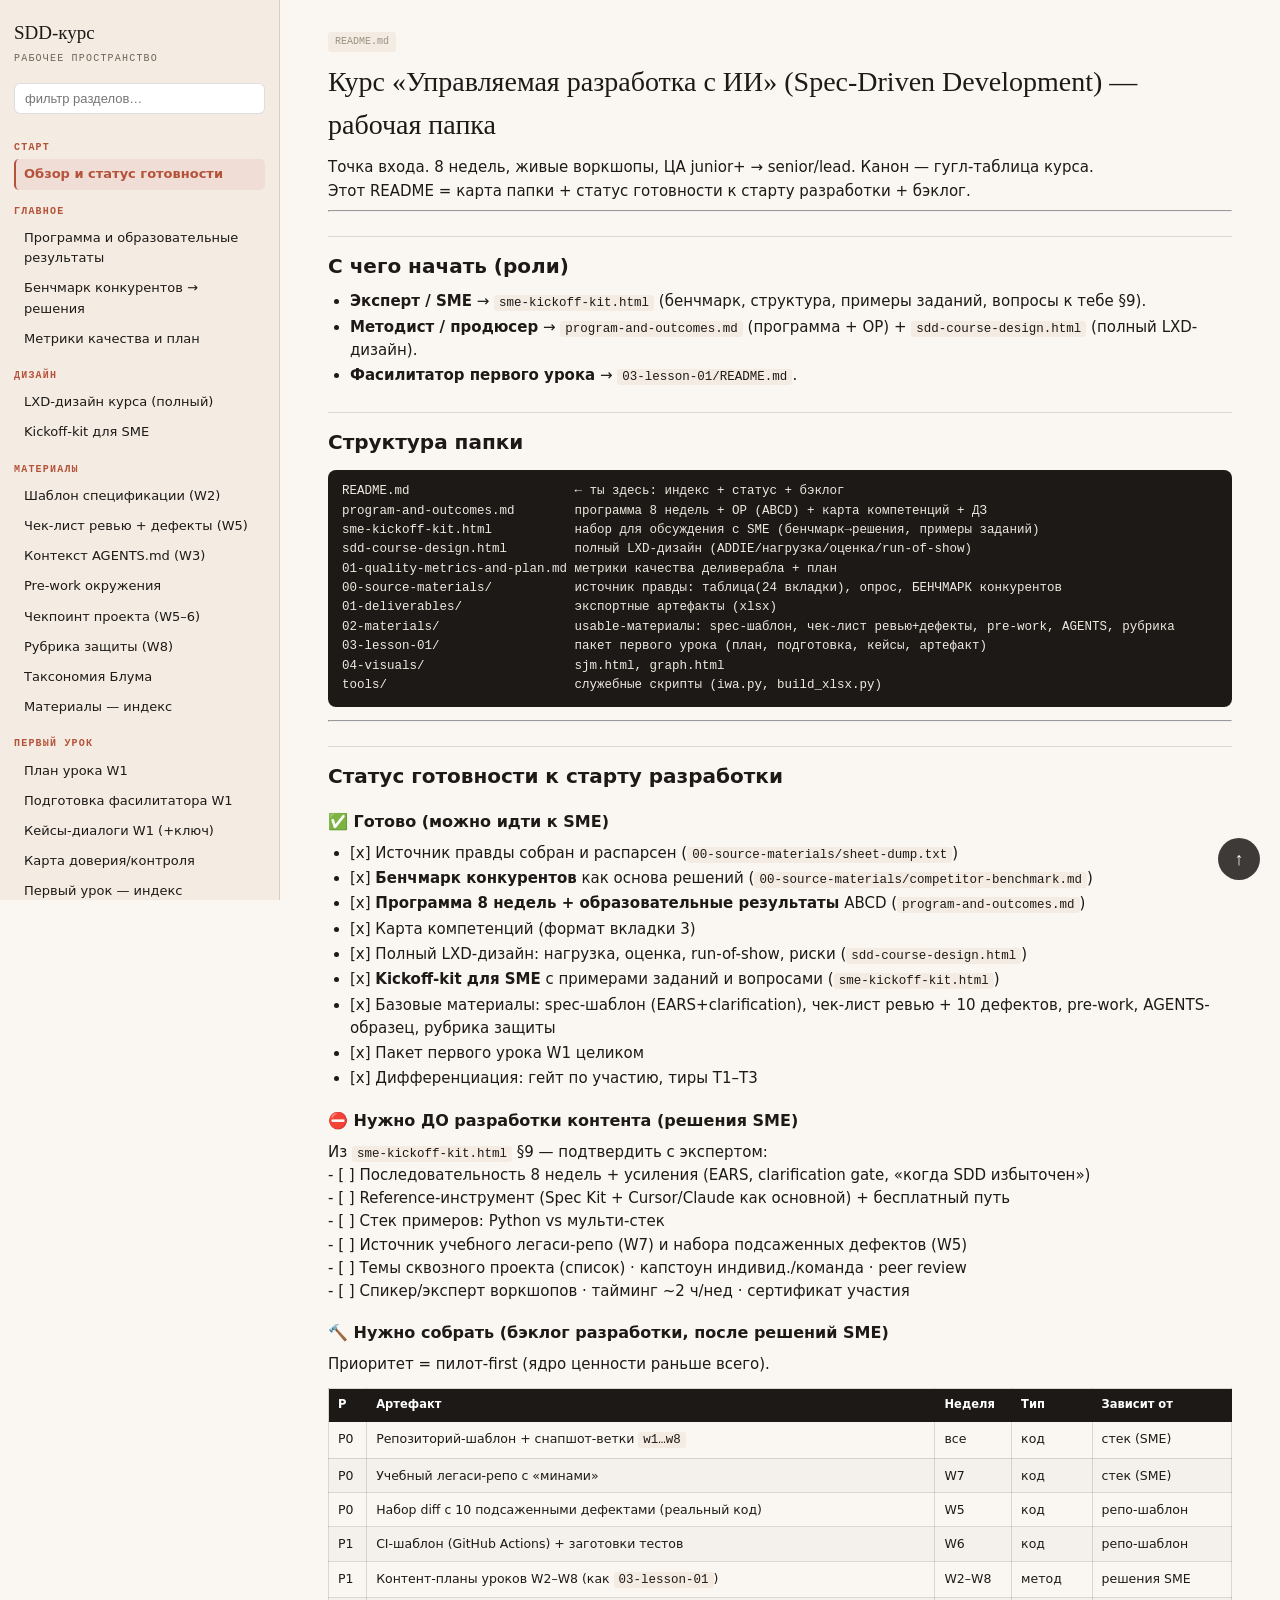
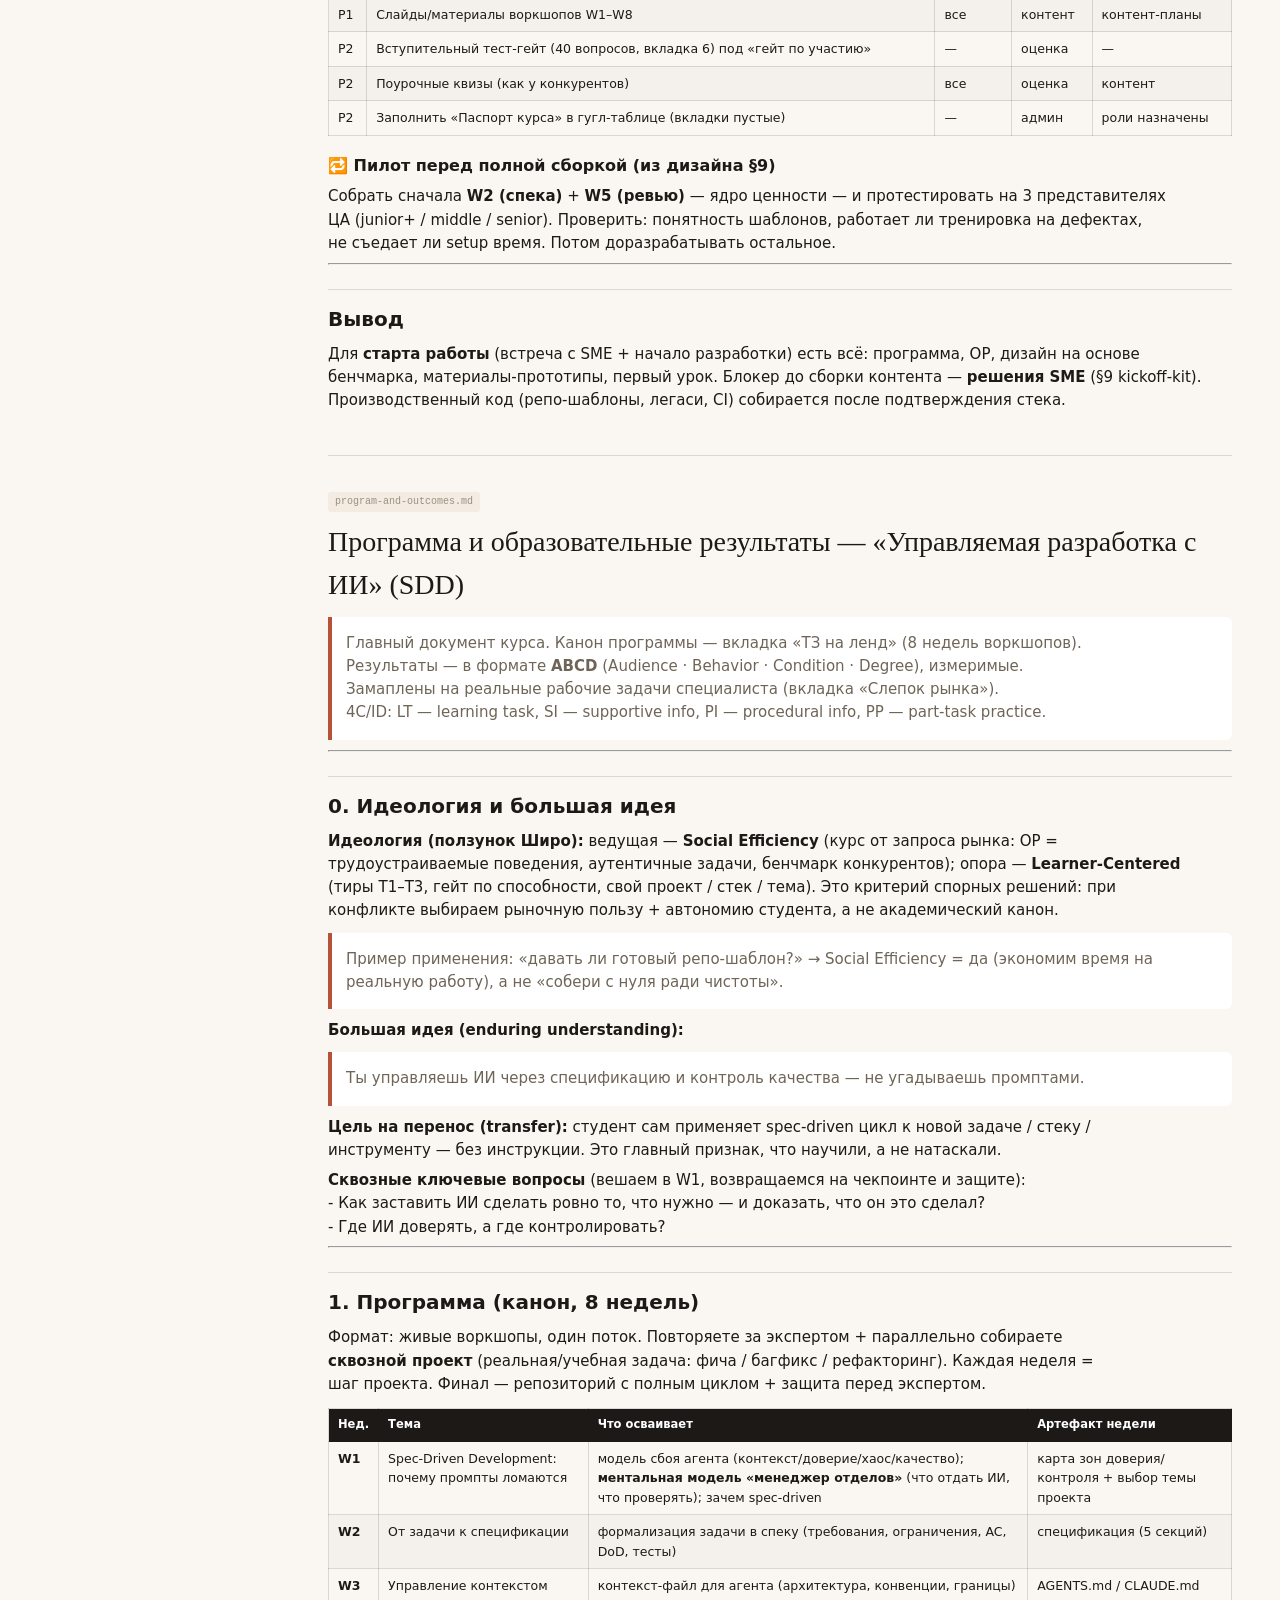
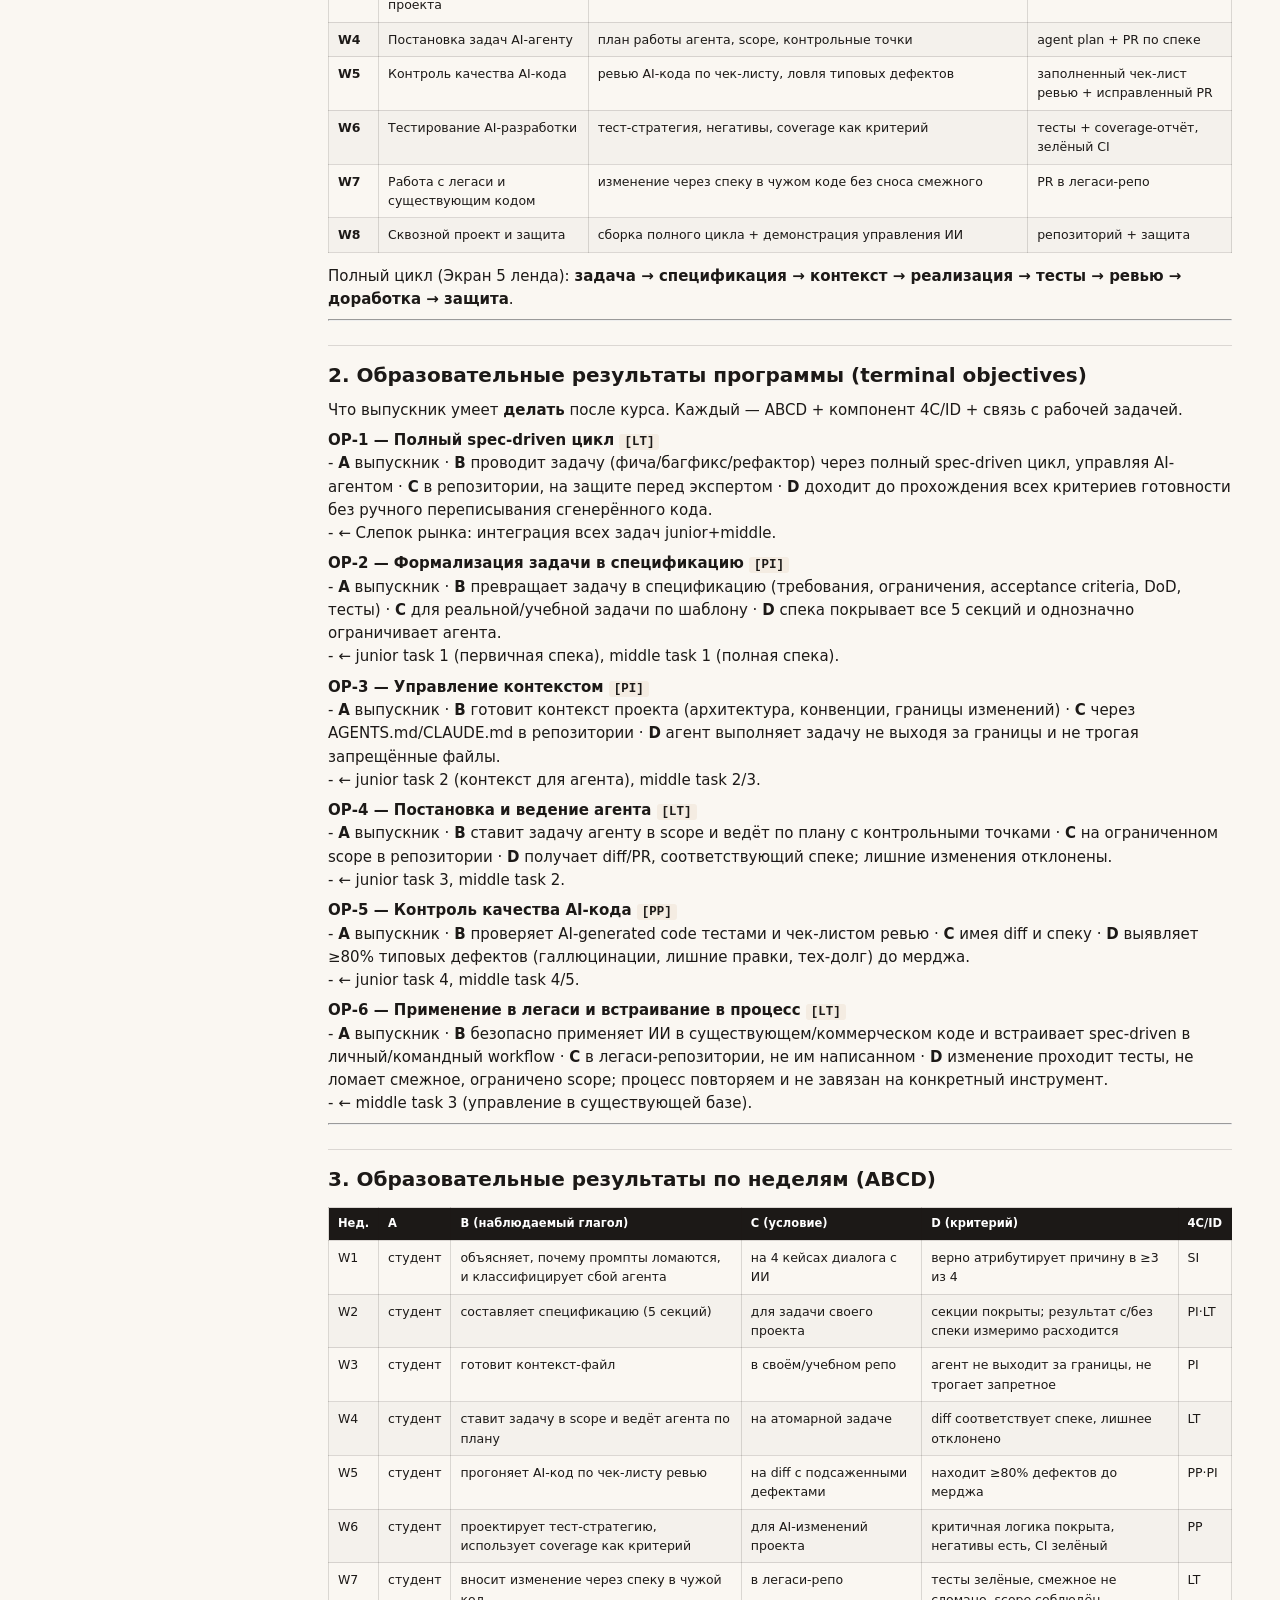
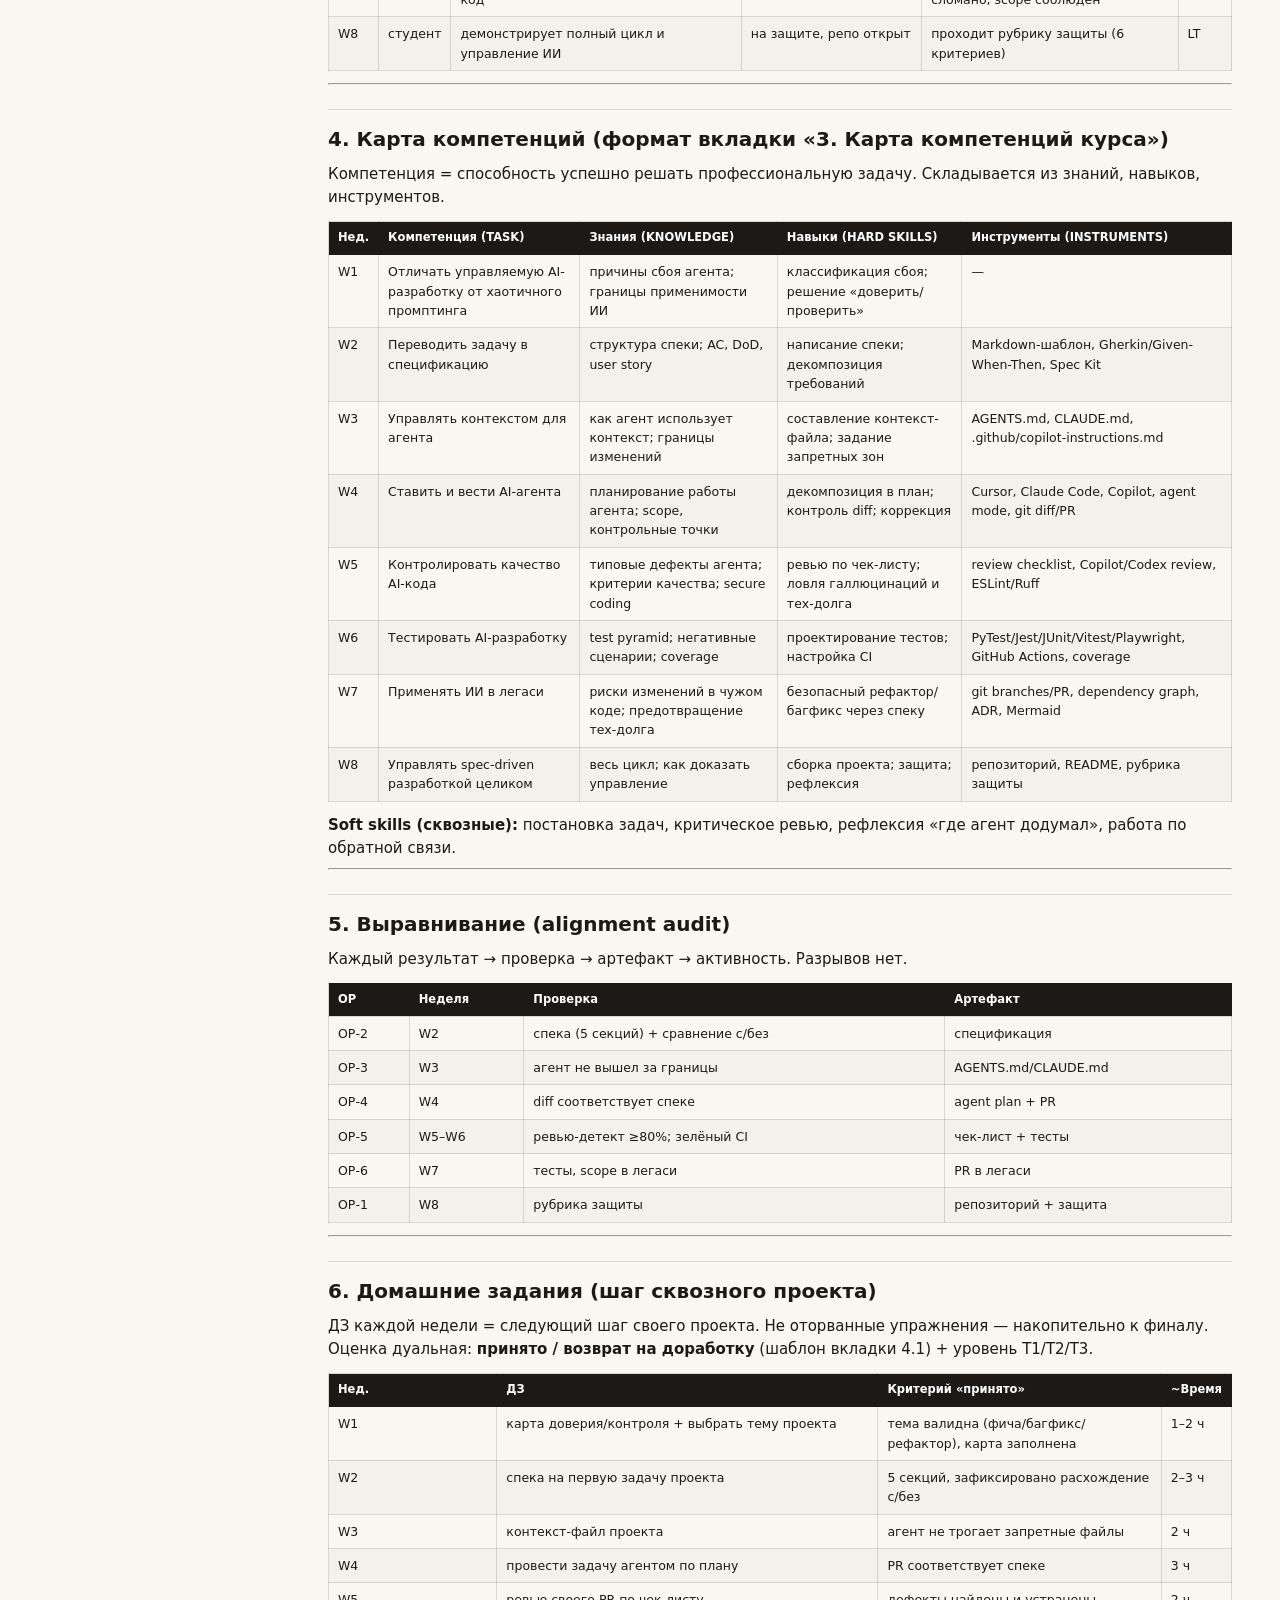
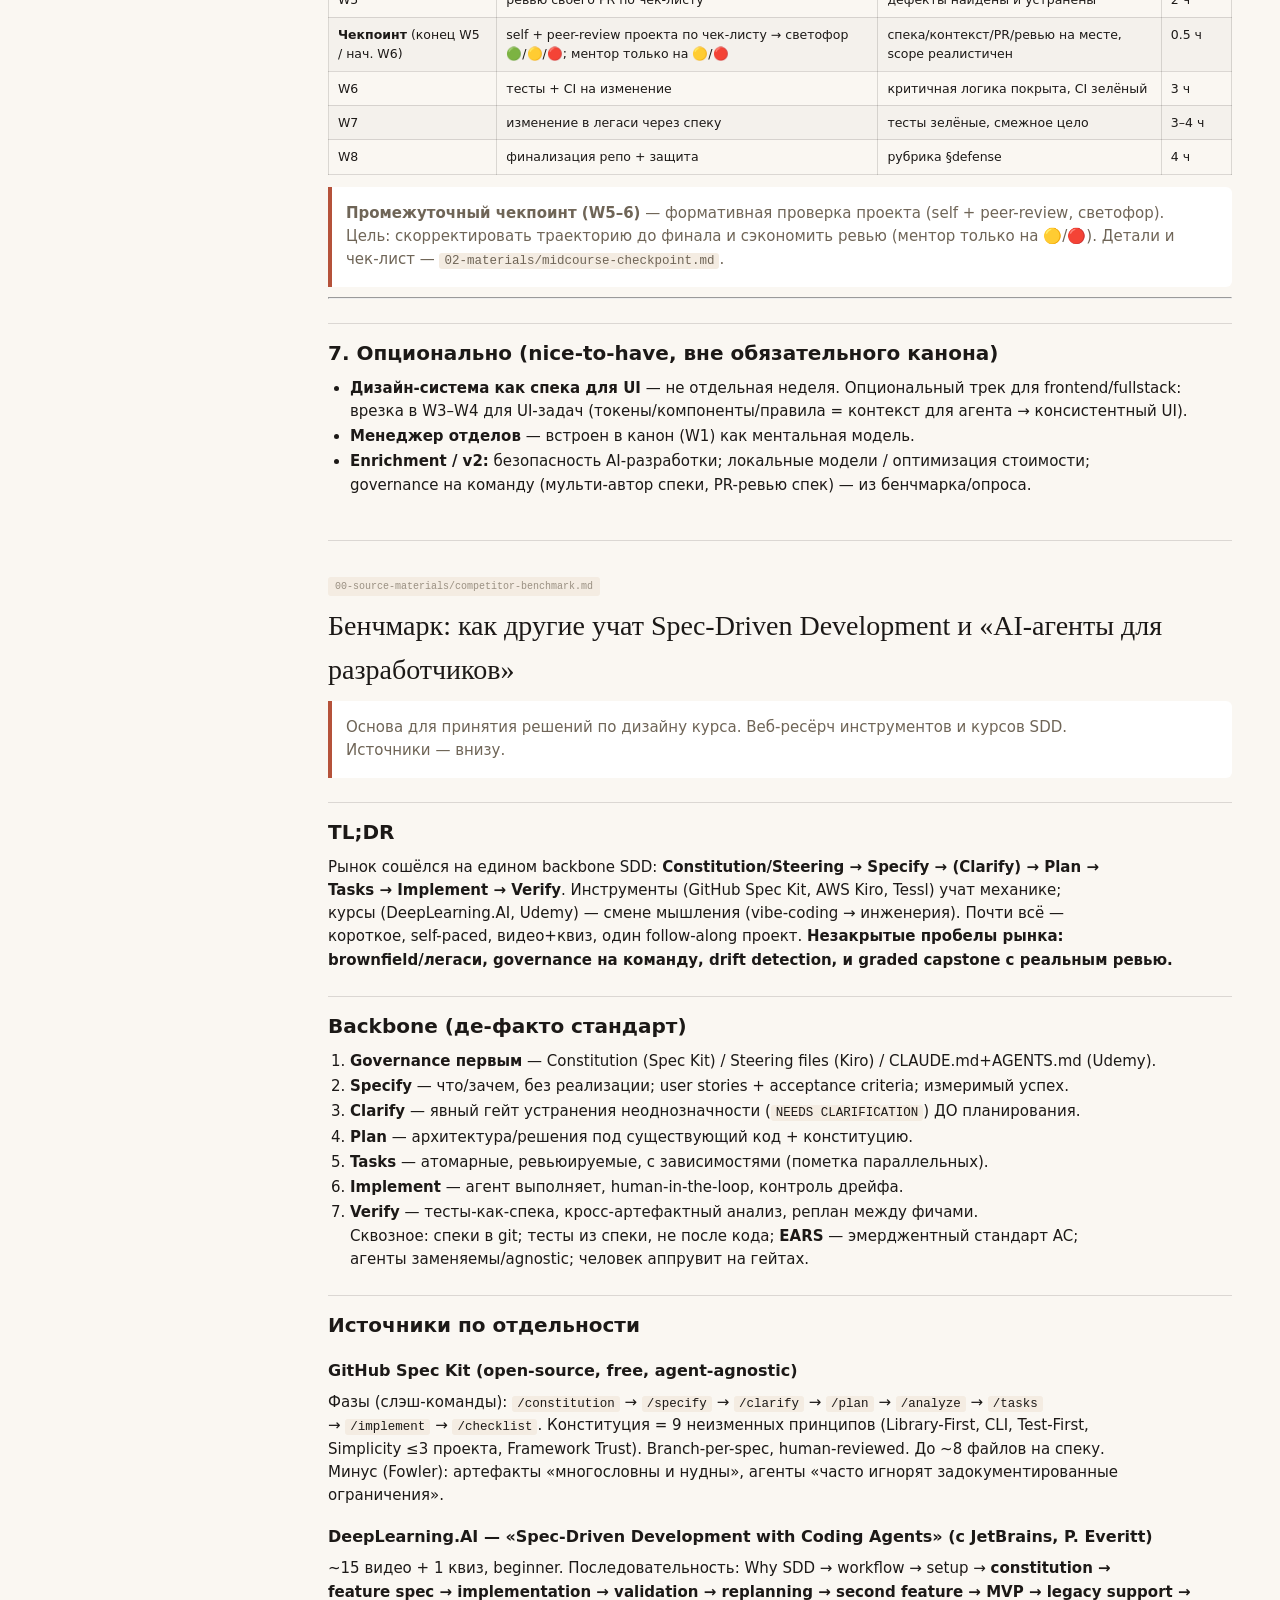
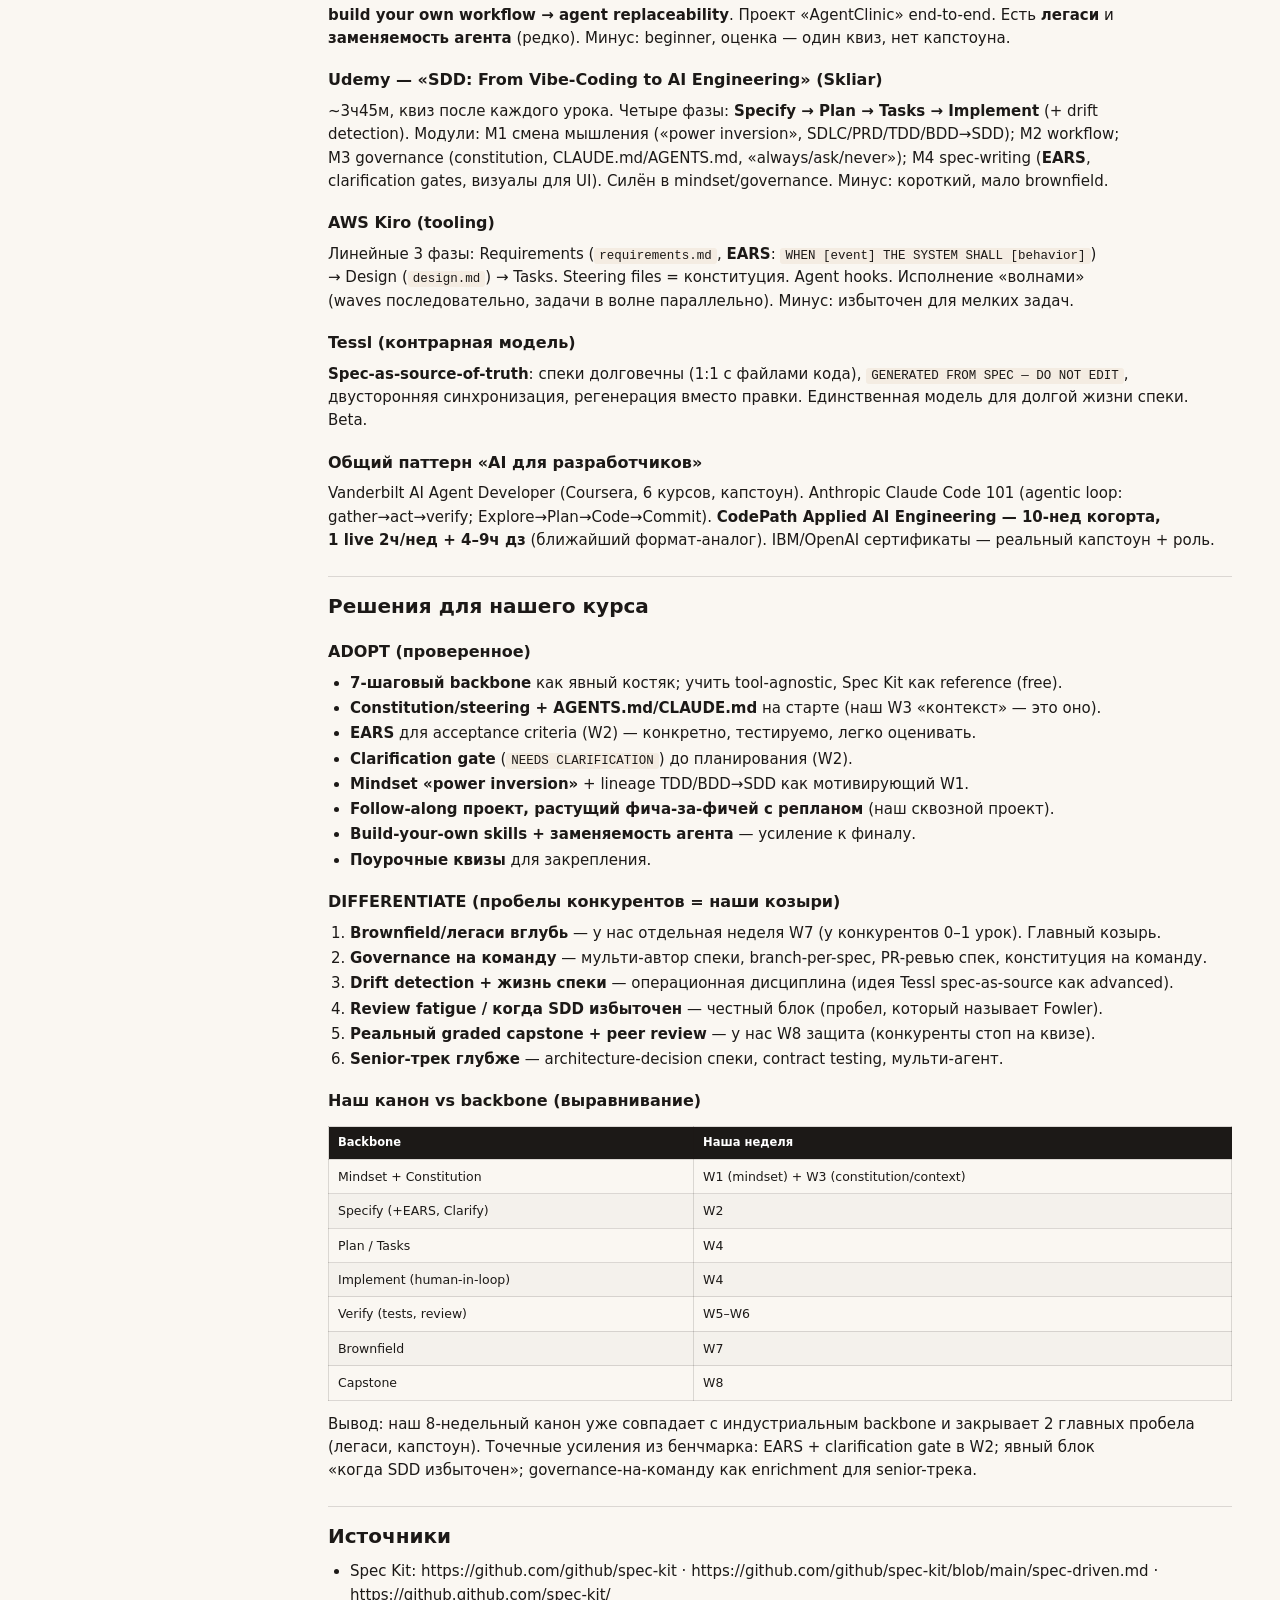
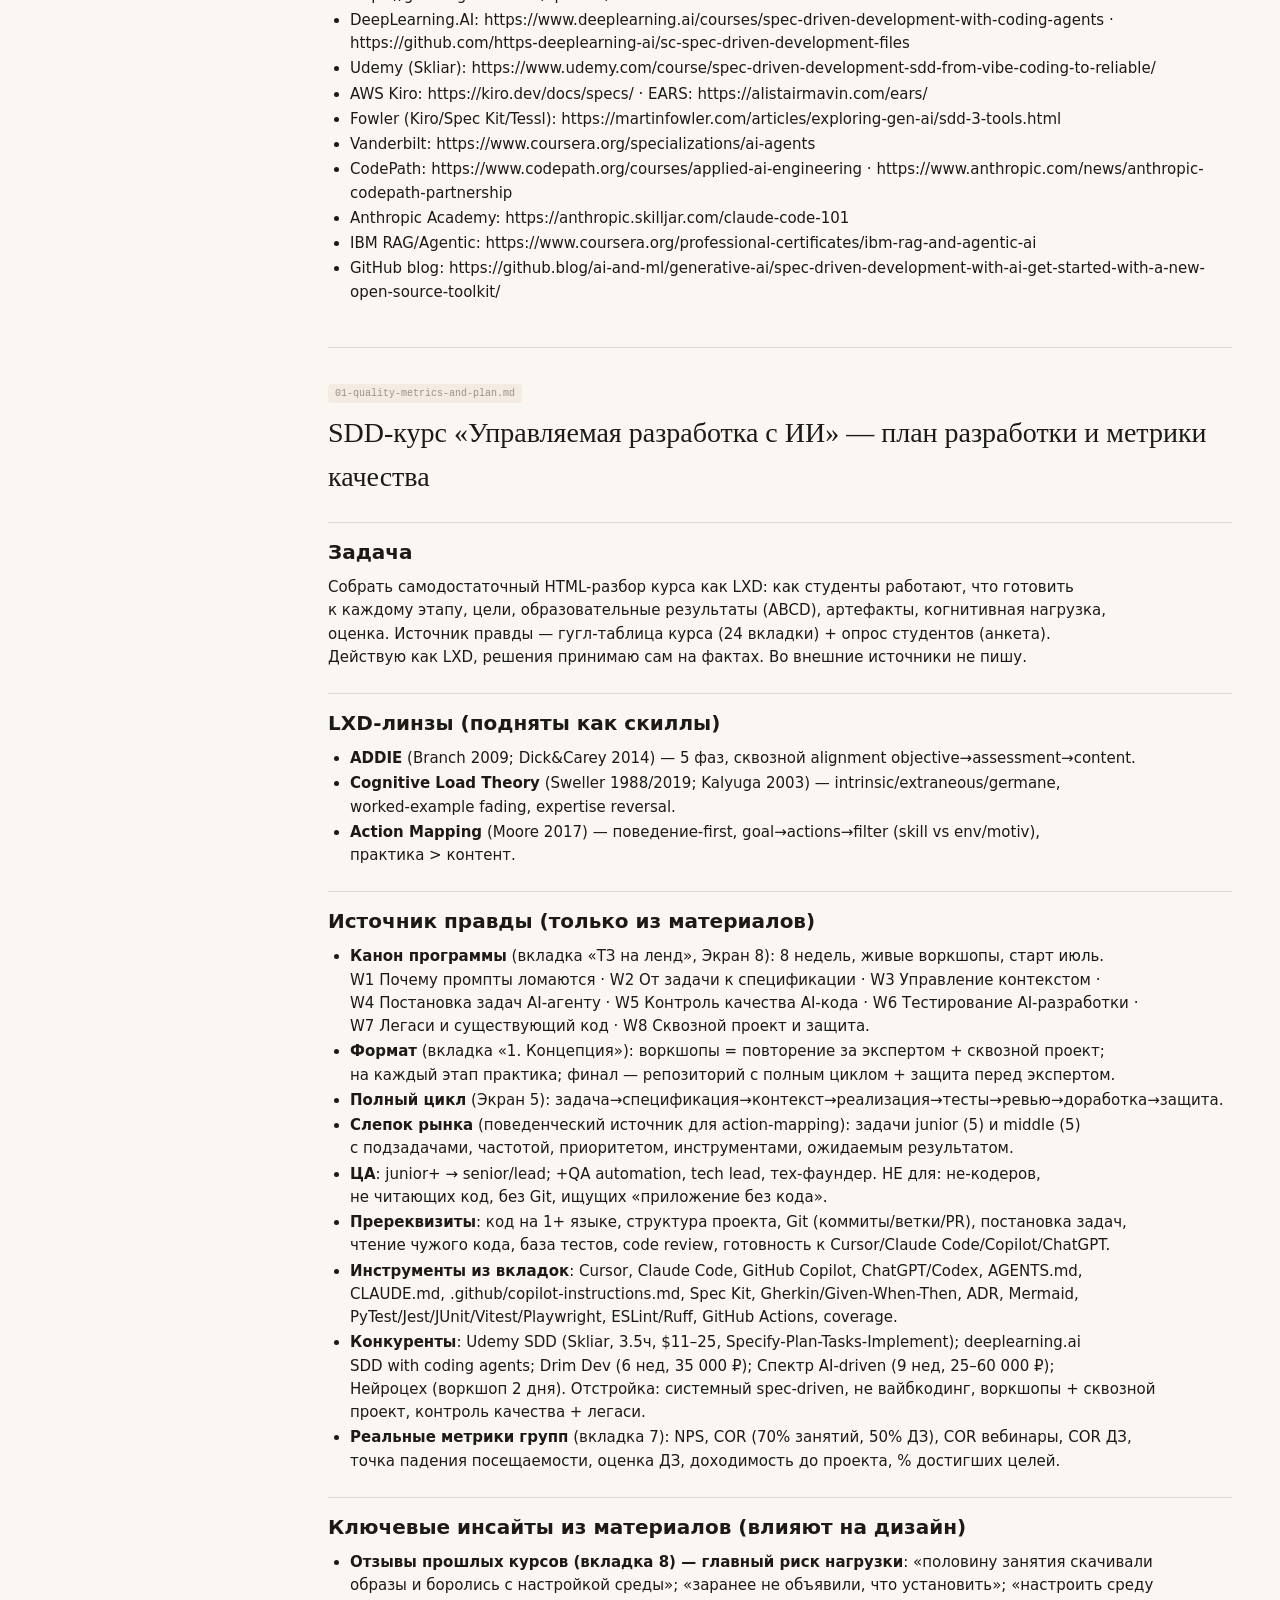
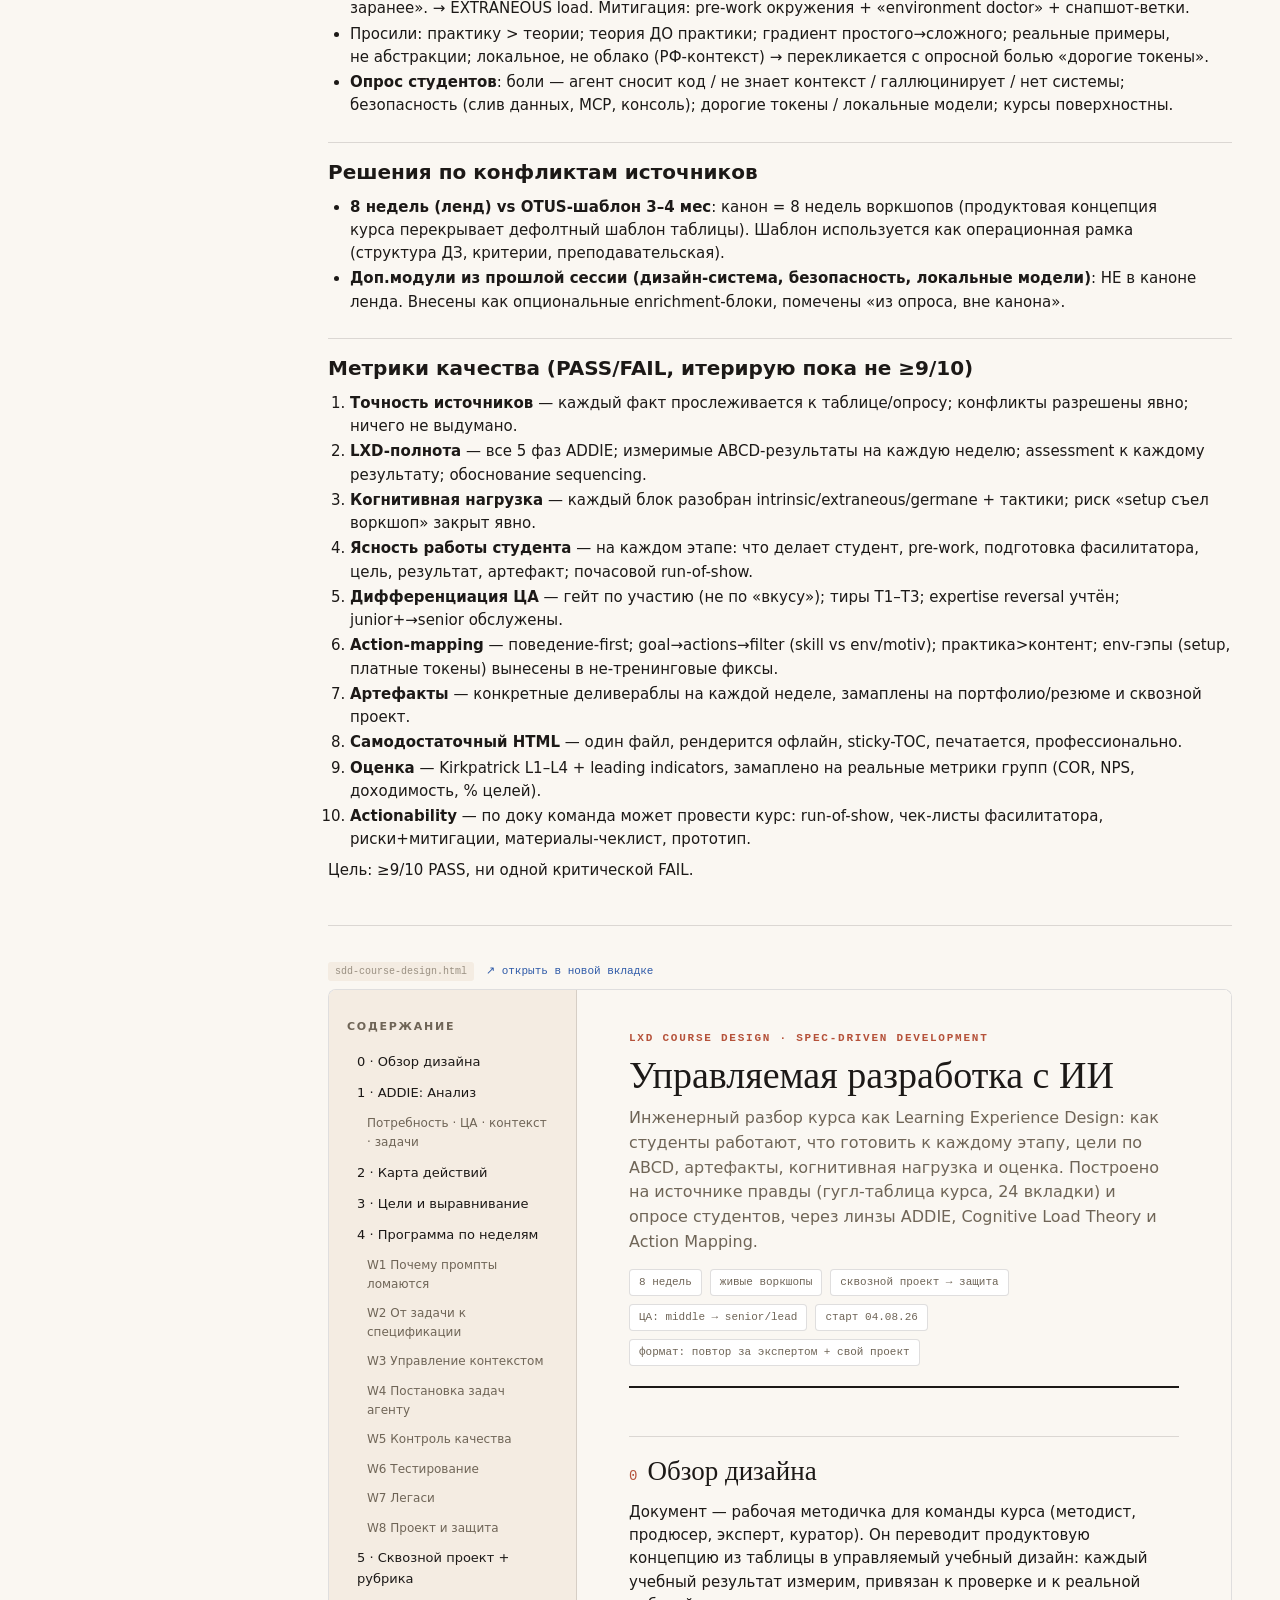
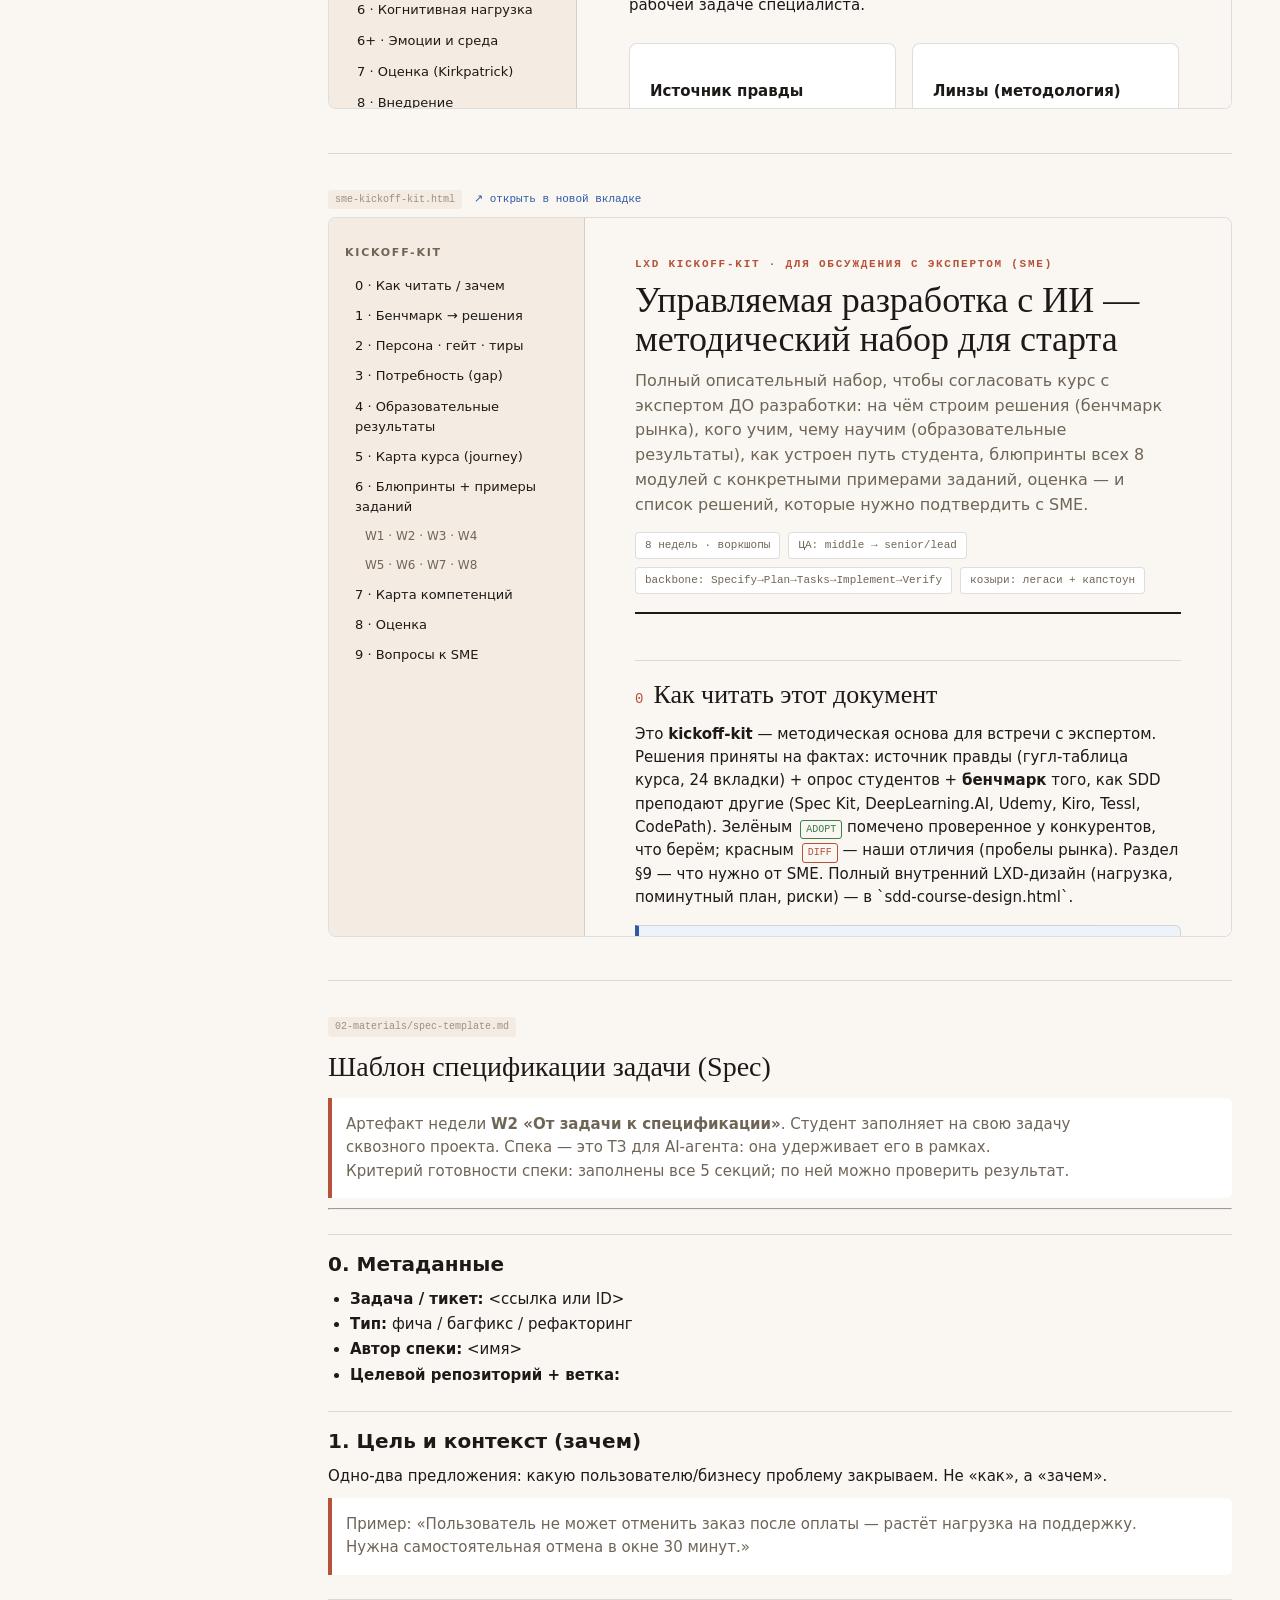
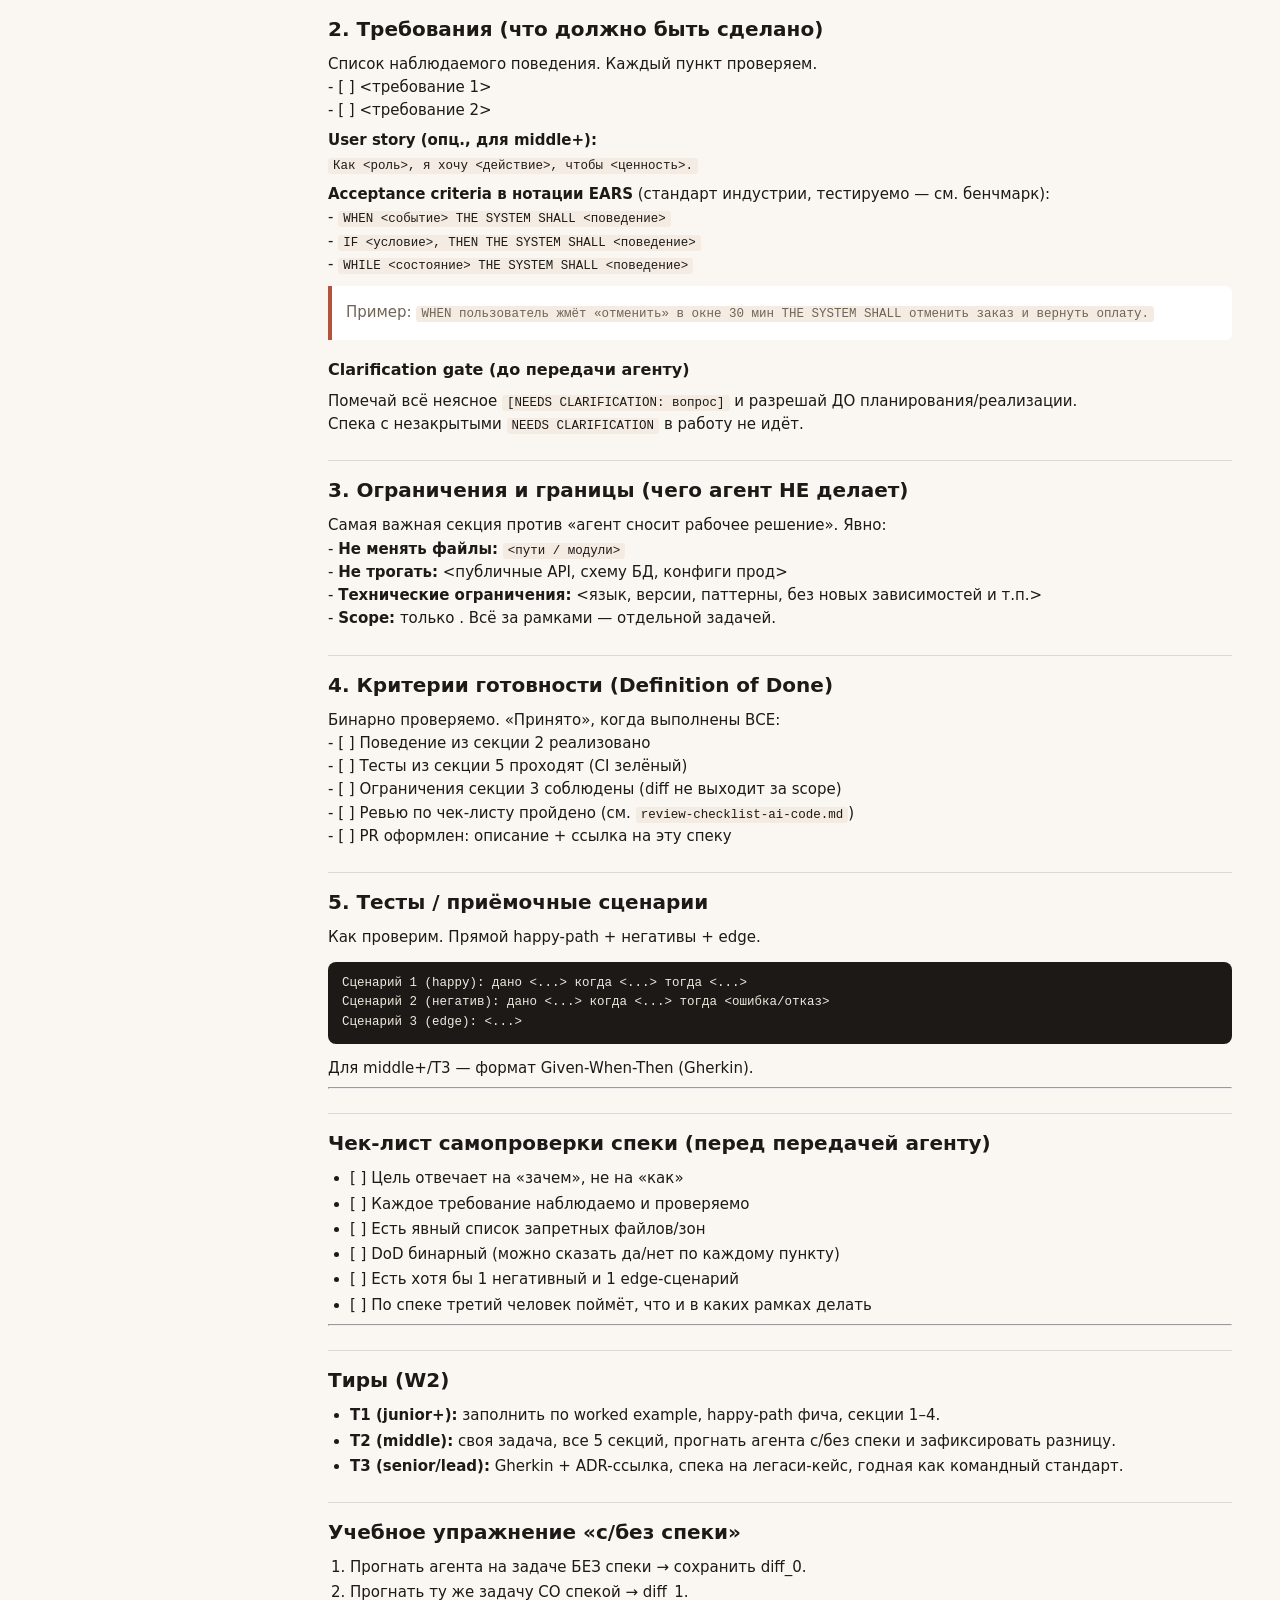
==== commit 34e35b95: "Add .gitattributes: normalize line endings to LF, mark binaries Stops CRLF churn/warnings on Windows" ====
--- a/index.html
+++ b/index.html
@@ -58,17 +58,19 @@
 <a href="#sec7" data-t="чек-лист ревью + дефекты (w5)">Чек-лист ревью + дефекты (W5)</a>
 <a href="#sec8" data-t="контекст agents.md (w3)">Контекст AGENTS.md (W3)</a>
 <a href="#sec9" data-t="pre-work окружения">Pre-work окружения</a>
-<a href="#sec10" data-t="рубрика защиты (w8)">Рубрика защиты (W8)</a>
-<a href="#sec11" data-t="материалы — индекс">Материалы — индекс</a>
+<a href="#sec10" data-t="чекпоинт проекта (w5–6)">Чекпоинт проекта (W5–6)</a>
+<a href="#sec11" data-t="рубрика защиты (w8)">Рубрика защиты (W8)</a>
+<a href="#sec12" data-t="таксономия блума">Таксономия Блума</a>
+<a href="#sec13" data-t="материалы — индекс">Материалы — индекс</a>
 <div class="nav-grp">Первый урок</div>
-<a href="#sec12" data-t="план урока w1">План урока W1</a>
-<a href="#sec13" data-t="подготовка фасилитатора w1">Подготовка фасилитатора W1</a>
-<a href="#sec14" data-t="кейсы-диалоги w1 (+ключ)">Кейсы-диалоги W1 (+ключ)</a>
-<a href="#sec15" data-t="карта доверия/контроля">Карта доверия/контроля</a>
-<a href="#sec16" data-t="первый урок — индекс">Первый урок — индекс</a>
+<a href="#sec14" data-t="план урока w1">План урока W1</a>
+<a href="#sec15" data-t="подготовка фасилитатора w1">Подготовка фасилитатора W1</a>
+<a href="#sec16" data-t="кейсы-диалоги w1 (+ключ)">Кейсы-диалоги W1 (+ключ)</a>
+<a href="#sec17" data-t="карта доверия/контроля">Карта доверия/контроля</a>
+<a href="#sec18" data-t="первый урок — индекс">Первый урок — индекс</a>
 <div class="nav-grp">Визуалы</div>
-<a href="#sec17" data-t="sjm (карта пути)">SJM (карта пути)</a>
-<a href="#sec18" data-t="граф модули→ор">Граф модули→ОР</a>
+<a href="#sec19" data-t="sjm (карта пути)">SJM (карта пути)</a>
+<a href="#sec20" data-t="граф модули→ор">Граф модули→ОР</a>
 </nav>
 <main>
 <section id="sec0" class="doc"><div class="doc-head"><span class="doc-tag">README.md</span></div><h1>Курс «Управляемая разработка с ИИ» (Spec-Driven Development) — рабочая папка</h1>
@@ -210,6 +212,25 @@
 Замаплены на реальные рабочие задачи специалиста (вкладка «Слепок рынка»).<br />
 4C/ID: LT — learning task, SI — supportive info, PI — procedural info, PP — part-task practice.</p>
 </blockquote>
+<hr />
+<h2>0. Идеология и большая идея</h2>
+<p><strong>Идеология (ползунок Широ):</strong> ведущая — <strong>Social Efficiency</strong> (курс от запроса рынка: ОР =<br />
+трудоустраиваемые поведения, аутентичные задачи, бенчмарк конкурентов); опора — <strong>Learner-Centered</strong><br />
+(тиры T1–T3, гейт по способности, свой проект / стек / тема). Это критерий спорных решений: при<br />
+конфликте выбираем рыночную пользу + автономию студента, а не академический канон.</p>
+<blockquote>
+<p>Пример применения: «давать ли готовый репо-шаблон?» → Social Efficiency = да (экономим время на<br />
+реальную работу), а не «собери с нуля ради чистоты».</p>
+</blockquote>
+<p><strong>Большая идея (enduring understanding):</strong></p>
+<blockquote>
+<p>Ты управляешь ИИ через спецификацию и контроль качества — не угадываешь промптами.</p>
+</blockquote>
+<p><strong>Цель на перенос (transfer):</strong> студент сам применяет spec-driven цикл к новой задаче / стеку /<br />
+инструменту — без инструкции. Это главный признак, что научили, а не натаскали.</p>
+<p><strong>Сквозные ключевые вопросы</strong> (вешаем в W1, возвращаемся на чекпоинте и защите):<br />
+- Как заставить ИИ сделать ровно то, что нужно — и доказать, что он это сделал?<br />
+- Где ИИ доверять, а где контролировать?</p>
 <hr />
 <h2>1. Программа (канон, 8 недель)</h2>
 <p>Формат: живые воркшопы, один поток. Повторяете за экспертом + параллельно собираете<br />
@@ -546,6 +567,12 @@
 <td>2 ч</td>
 </tr>
 <tr>
+<td><strong>Чекпоинт</strong> (конец W5 / нач. W6)</td>
+<td>self + peer-review проекта по чек-листу → светофор 🟢/🟡/🔴; ментор только на 🟡/🔴</td>
+<td>спека/контекст/PR/ревью на месте, scope реалистичен</td>
+<td>0.5 ч</td>
+</tr>
+<tr>
 <td>W6</td>
 <td>тесты + CI на изменение</td>
 <td>критичная логика покрыта, CI зелёный</td>
@@ -565,6 +592,11 @@
 </tr>
 </tbody>
 </table>
+<blockquote>
+<p><strong>Промежуточный чекпоинт (W5–6)</strong> — формативная проверка проекта (self + peer-review, светофор).<br />
+Цель: скорректировать траекторию до финала и сэкономить ревью (ментор только на 🟡/🔴). Детали и<br />
+чек-лист — <code>02-materials/midcourse-checkpoint.md</code>.</p>
+</blockquote>
 <hr />
 <h2>7. Опционально (nice-to-have, вне обязательного канона)</h2>
 <ul>
@@ -1115,7 +1147,75 @@
 <li>Напиши куратору ДО воркшопа: разберём в чате, не на занятии.</li>
 </ul>
 <!-- Источник: вкладка «8. Выборка отзывов» (setup съедал занятия), опрос (дорогие токены, локальные модели), «1. Концепция» (пререквизиты), деливербл §2/§6. --></section>
-<section id="sec10" class="doc"><div class="doc-head"><span class="doc-tag">02-materials/defense-rubric.md</span></div><h1>Рубрика защиты финального проекта (W8)</h1>
+<section id="sec10" class="doc"><div class="doc-head"><span class="doc-tag">02-materials/midcourse-checkpoint.md</span></div><h1>Промежуточная проверка проекта (checkpoint, конец W5 / начало W6)</h1>
+<blockquote>
+<p>Две цели: <strong>(1) скорректировать траекторию</strong> студента до финала; <strong>(2) сократить стоимость ревью</strong> —<br />
+триаж: ментор тратит время только на проблемных, остальное закрывают self- и peer-review.<br />
+Ставится после W5 (уже есть спека, контекст, ≥1 проведённый агентом PR, ревью-чек-лист) и ДО W7,<br />
+чтобы студент успел исправиться.</p>
+</blockquote>
+<h2>Что проверяем (накоплено за W2–W5)</h2>
+<ol>
+<li><strong>Тема проекта реалистична по объёму к W8</strong> — не раздута и не пуста.</li>
+<li><strong>Спека</strong> (5 секций, EARS) есть и однозначна; нет открытых <code>NEEDS CLARIFICATION</code>.</li>
+<li><strong>Контекст-файл</strong> (AGENTS.md/CLAUDE.md) реально удерживает агента — не трогает запретное.</li>
+<li><strong>≥1 задача проведена агентом в scope</strong>, PR соответствует спеке (лишнее отклонено).</li>
+<li><strong>Ревью-чек-лист применён</strong> хотя бы раз (есть заполненный).</li>
+</ol>
+<h2>Формат (дёшево-сначала)</h2>
+<ol>
+<li><strong>Self-check</strong> по чек-листу — студент сам, ~10 мин.</li>
+<li><strong>Peer-review в парах</strong> — взаимно по тому же чек-листу, ~20 мин. Обратная связь без ментора.</li>
+<li><strong>Светофор</strong> по итогу: 🟢 ок / 🟡 риск / 🔴 off-track.</li>
+<li><strong>Ментор разбирает только 🟡/🔴</strong> (~15 мин/чел). 🟢 — авто-ок + короткий письменный комментарий.</li>
+</ol>
+<h3>Критерии светофора</h3>
+<ul>
+<li>🟢 <strong>ок</strong> — все 5 пунктов выполнены.</li>
+<li>🟡 <strong>риск</strong> — 1–2 пункта частично; поправимо за неделю.</li>
+<li>🔴 <strong>off-track</strong> — спека пустая / тема раздута / агент без границ / нет ни одного проведённого PR.</li>
+</ul>
+<h2>Корректировка траектории</h2>
+<ul>
+<li><strong>Студенту 🟡/🔴:</strong> один конкретный план исправления (сузить scope / переписать спеку / добить контекст) — до W7.</li>
+<li><strong>Команде:</strong> агрегат светофоров по группе. Если у многих 🔴 в одном пункте (напр. контекст) — фасилитатор<br />
+  добавляет разбор этого места в W6/W7. Чекпоинт = сигнал, куда подкрутить курс.</li>
+</ul>
+<h2>Экономия ревью (деньги)</h2>
+<ul>
+<li><strong>Триаж.</strong> Ментор работает только с 🟡/🔴. При доле 🟢 ~50% → вдвое меньше менторо-часов на этом этапе.</li>
+<li><strong>Ранняя ловля off-track.</strong> Дешевле исправить раздутый scope на W5–6, чем переписывать на защите.<br />
+  Меньше крупных провалов на W8 → короче защита → меньше времени эксперта.</li>
+<li><strong>Peer-review</strong> переносит часть нагрузки на студентов и сам тренирует навык ревью (germane load).</li>
+<li><strong>Наследование критериев.</strong> Рубрика защиты W8 использует те же критерии → на защите проверяем дельту,<br />
+  а не с нуля. Ещё экономия времени эксперта.</li>
+</ul>
+<h2>Рефлексия по Гиббсу (3–5 мин, в пару к светофору)</h2>
+<p>Замыкает цикл Колба (опыт → рефлексия → вывод). Студент отвечает коротко:<br />
+1. <strong>Что делал</strong> — какой шаг проекта прошёл (спека/контекст/агент/ревью)?<br />
+2. <strong>Что чувствовал</strong> — где буксовал, где было уверенно?<br />
+3. <strong>Оценка/анализ</strong> — где агент сбоил и почему (контекст/доверие/хаос/качество)?<br />
+4. <strong>Вывод</strong> — что понял про управление ИИ?<br />
+5. <strong>План</strong> — одно действие на следующую неделю.</p>
+<h2>Артефакт студента</h2>
+<p>Заполненный checkpoint-чек-лист + светофор + рефлексия по Гиббсу + (если 🟡/🔴) план исправления.</p>
+<h2>Тиры</h2>
+<ul>
+<li><strong>T1:</strong> self + peer по шаблону.</li>
+<li><strong>T2:</strong> + план исправления своей траектории.</li>
+<li><strong>T3 (senior/lead):</strong> ревьюит чужой checkpoint в роли «тимлида» — доп. ценность сениору и разгрузка ментора.</li>
+</ul>
+<h2>Чек-лист checkpoint (выдать студенту)</h2>
+<pre><code>[ ] Тема укладывается в оставшиеся недели (W6–W8), scope реалистичен
+[ ] Спека: 5 секций, EARS, нет открытых NEEDS CLARIFICATION
+[ ] Контекст-файл есть; агент не трогал запретные файлы в последнем прогоне
+[ ] ≥1 PR проведён агентом, соответствует спеке, лишнее отклонено
+[ ] Ревью-чек-лист применён хотя бы раз (приложить)
+Светофор: 🟢 / 🟡 / 🔴
+План исправления (если 🟡/🔴): ____________________
+</code></pre>
+<!-- Источник: вкладка «7. Метрики групп» (доходимость до проекта, точка падения), «1. Концепция» (контроль качества), бенчмарк (peer review — CodePath/IBM); LXD: формативный milestone + триаж для снижения review fatigue. --></section>
+<section id="sec11" class="doc"><div class="doc-head"><span class="doc-tag">02-materials/defense-rubric.md</span></div><h1>Рубрика защиты финального проекта (W8)</h1>
 <blockquote>
 <p>Артефакт недели <strong>W8</strong>. Студент защищает репозиторий со сквозным проектом перед экспертом.<br />
 Ключевой принцип (вкладка «1. Концепция»): студент показывает <strong>не «вот код», а как он управлял<br />
@@ -1189,6 +1289,13 @@
 Следующий шаг: &lt;одно конкретное действие&gt;.
 Решение: принято / возврат на доработку (уровень T_).
 </code></pre>
+<h2>Финальная рефлексия по Гиббсу (часть защиты, 2–3 мин)</h2>
+<p>Замыкает цикл обучения и закрывает метакогнитивный слой:<br />
+1. <strong>Что делал</strong> — провёл проект через полный spec-driven цикл.<br />
+2. <strong>Что чувствовал</strong> — где было трудно (легаси? ревью? scope?).<br />
+3. <strong>Оценка/анализ</strong> — где ИИ сбоил и как удержал его рамками.<br />
+4. <strong>Вывод</strong> — что теперь понимаешь про управление ИИ (связь с большой идеей курса).<br />
+5. <strong>План переноса</strong> — как применишь spec-driven к своей следующей реальной задаче.</p>
 <h2>Что проверяющий смотрит в репозитории</h2>
 <ul>
 <li>[ ] Спека в репо (не «в голове»), ссылка из PR</li>
@@ -1199,7 +1306,145 @@
 <li>[ ] README: что делает, как запустить, как проверялось</li>
 </ul>
 <!-- Источник: «1. Концепция» (проверка обучения, защита проекта, «показать как управлял ИИ»), вкладка 4.1 (дуальная оценка, шаблон ОС), «ТЗ на ленд» Экран 5 (полный цикл), деливербл §5. --></section>
-<section id="sec11" class="doc"><div class="doc-head"><span class="doc-tag">02-materials/README.md</span></div><h1>Стартовый пакет материалов курса «Управляемая разработка с ИИ»</h1>
+<section id="sec12" class="doc"><div class="doc-head"><span class="doc-tag">02-materials/bloom-taxonomy.md</span></div><h1>Таксономия Блума для курса «Управляемая разработка с ИИ»</h1>
+<blockquote>
+<p>Подробная разметка образовательных результатов по таксономии Блума (ред. Андерсон–Кратволь).<br />
+Цель: проверить, что курс ведёт студента вверх по уровням и не застревает на «понять».<br />
+Таксономия двумерная: <strong>уровень мышления × тип знания</strong>.</p>
+</blockquote>
+<h2>Двумерная сетка</h2>
+<p><strong>Уровни мышления (снизу вверх):</strong><br />
+1. <strong>Запомнить</strong> — воспроизвести факты, термины.<br />
+2. <strong>Понять</strong> — объяснить смысл, привести пример, классифицировать.<br />
+3. <strong>Применить</strong> — использовать процедуру в новой ситуации.<br />
+4. <strong>Проанализировать</strong> — разложить на части, найти связи, отличить.<br />
+5. <strong>Оценить</strong> — судить по критериям, проверить, раскритиковать.<br />
+6. <strong>Создать</strong> — собрать новое целое, спроектировать.</p>
+<p><strong>Типы знания:</strong><br />
+- <strong>Фактический</strong> — термины, факты (что такое спека, EARS).<br />
+- <strong>Концептуальный</strong> — модели, принципы (почему промпты ломаются, 4 типа сбоя).<br />
+- <strong>Процедурный</strong> — как делать (написать спеку, провести агента, ревью).<br />
+- <strong>Метакогнитивный</strong> — управление своим мышлением (где доверять ИИ, что проверять, рефлексия).</p>
+<h2>Банк глаголов (для формулировки ОР)</h2>
+<table>
+<thead>
+<tr>
+<th>Уровень</th>
+<th>Глаголы (рус)</th>
+</tr>
+</thead>
+<tbody>
+<tr>
+<td>Запомнить</td>
+<td>назвать, перечислить, воспроизвести, узнать</td>
+</tr>
+<tr>
+<td>Понять</td>
+<td>объяснить, классифицировать, привести пример, сравнить, интерпретировать</td>
+</tr>
+<tr>
+<td>Применить</td>
+<td>применить, использовать, выполнить, реализовать, составить по шаблону</td>
+</tr>
+<tr>
+<td>Проанализировать</td>
+<td>разложить, отличить, сопоставить, выявить причину, структурировать</td>
+</tr>
+<tr>
+<td>Оценить</td>
+<td>проверить, оценить по критериям, обосновать, раскритиковать, принять/отклонить</td>
+</tr>
+<tr>
+<td>Создать</td>
+<td>спроектировать, собрать, разработать, сформулировать новое, синтезировать</td>
+</tr>
+</tbody>
+</table>
+<h2>Разметка результатов по неделям</h2>
+<table>
+<thead>
+<tr>
+<th>Нед.</th>
+<th>Результат (B)</th>
+<th>Уровень Блума</th>
+<th>Тип знания</th>
+</tr>
+</thead>
+<tbody>
+<tr>
+<td>W1</td>
+<td>классифицирует сбой агента, отличает доверие от контроля</td>
+<td>Понять → Проанализировать</td>
+<td>концептуальный + метакогнитивный</td>
+</tr>
+<tr>
+<td>W2</td>
+<td>составляет спецификацию (EARS, AC, DoD)</td>
+<td>Применить → Создать</td>
+<td>процедурный</td>
+</tr>
+<tr>
+<td>W3</td>
+<td>формирует контекст-файл, удерживает границы агента</td>
+<td>Применить</td>
+<td>процедурный</td>
+</tr>
+<tr>
+<td>W4</td>
+<td>ставит задачу в scope, ведёт агента, проверяет diff</td>
+<td>Применить → Проанализировать</td>
+<td>процедурный + метакогнитивный</td>
+</tr>
+<tr>
+<td>W5</td>
+<td>ревьюит AI-код по чек-листу, ловит дефекты</td>
+<td><strong>Оценить</strong></td>
+<td>концептуальный + процедурный + метакогнитивный</td>
+</tr>
+<tr>
+<td>W6</td>
+<td>проектирует тест-стратегию, coverage как критерий</td>
+<td>Применить → Создать</td>
+<td>процедурный</td>
+</tr>
+<tr>
+<td>W7</td>
+<td>вносит изменение через спеку в легаси без сноса</td>
+<td>Создать ← Оценить</td>
+<td>процедурный + концептуальный</td>
+</tr>
+<tr>
+<td>W8</td>
+<td>проводит полный цикл, демонстрирует управление ИИ</td>
+<td><strong>Создать</strong> + Оценить</td>
+<td>метакогнитивный (интеграция)</td>
+</tr>
+</tbody>
+</table>
+<h2>Прогрессия (проверка восхождения)</h2>
+<pre><code>W1   Понять / Анализ        ▁▂
+W2   Применить / Создать     ▃▅
+W3   Применить               ▃
+W4   Применить / Анализ      ▃▄
+W5   Оценить                 ▆
+W6   Применить / Создать     ▃▅
+W7   Создать / Оценить       ▆▇
+W8   Создать (интеграция)    █
+</code></pre>
+<p>Вывод: курс не застревает на «понять» — уже с W2 уходит в Применить/Создать, к W5 даёт <strong>Оценить</strong><br />
+(ядро — ревью качества), финал W8 — <strong>Создать</strong> на интеграции. Прогрессия здоровая.</p>
+<h2>Метакогниция (я-слой)</h2>
+<p>Метакогнитивный тип знания закрывается сквозной рефлексией: W1 «где доверять / контролировать»,<br />
+чекпоинт и защита — рефлексия по Гиббсу (что сделал → что чувствовал → что понял → что изменю).<br />
+Это поднимает курс с процедурного навыка до управления собственным процессом — ценно для senior-трека.</p>
+<h2>Как использовать при разработке уроков</h2>
+<ol>
+<li>Для каждого нового ДЗ/активности сверь: какой уровень Блума тренируем?</li>
+<li>Если активность застряла на «понять/применить» — добавь шаг «оцени/спроектируй».</li>
+<li>Глагол результата бери из банка выше — он задаёт уровень и метод проверки.</li>
+</ol>
+<!-- Источник: program-and-outcomes.md (ОР по неделям), таксономия Блума (Anderson & Krathwohl, 2001), линза obrazovatelnyy-opyt (Смыслова, гл. 2). --></section>
+<section id="sec13" class="doc"><div class="doc-head"><span class="doc-tag">02-materials/README.md</span></div><h1>Стартовый пакет материалов курса «Управляемая разработка с ИИ»</h1>
 <p>Готовые usable-материалы из чек-листа §9 деливербла <code>../sdd-course-design.html</code>.<br />
 Собраны прототип-first: сначала ядро ценности (W2 спека + W5 ревью) и главная митигация<br />
 риска (pre-work окружения), затем контекст (W3) и защита (W8).</p>
@@ -1239,10 +1484,22 @@
 <td>чек-лист ревью + набор из 10 подсаженных дефектов</td>
 </tr>
 <tr>
+<td><code>midcourse-checkpoint.md</code></td>
+<td>W5–6</td>
+<td>студент + ментор</td>
+<td>формативная проверка: триаж-светофор, peer-review, корректировка траектории + экономия ревью</td>
+</tr>
+<tr>
 <td><code>defense-rubric.md</code></td>
 <td>W8</td>
 <td>эксперт + студент</td>
-<td>рубрика защиты (6 критериев, T1–T3) + шаблон ОС</td>
+<td>рубрика защиты (6 критериев, T1–T3) + шаблон ОС + Гиббс-рефлексия</td>
+</tr>
+<tr>
+<td><code>bloom-taxonomy.md</code></td>
+<td>вся программа</td>
+<td>методист</td>
+<td>таксономия Блума: уровни×типы знания, банк глаголов, разметка ОР по неделям</td>
 </tr>
 </tbody>
 </table>
@@ -1261,7 +1518,7 @@
 <p>Протестировать <code>spec-template.md</code> + <code>review-checklist-ai-code.md</code> на 3 представителях ЦА<br />
 (junior+ / middle / senior) до сборки остального. Проверить: понятность шаблонов,<br />
 работает ли тренировка на подсаженных дефектах, не съедает ли setup время.</p></section>
-<section id="sec12" class="doc"><div class="doc-head"><span class="doc-tag">03-lesson-01/lesson-plan-w1.md</span></div><h1>План урока W1 — Spec-Driven Development: почему промпты ломаются</h1>
+<section id="sec14" class="doc"><div class="doc-head"><span class="doc-tag">03-lesson-01/lesson-plan-w1.md</span></div><h1>План урока W1 — Spec-Driven Development: почему промпты ломаются</h1>
 <blockquote>
 <p>Первый воркшоп. Тип: SI (supportive info) + старт сквозного проекта. Длительность ≈2 ч, live.<br />
 Задача урока — не научить кодить с ИИ, а <strong>переформатировать мышление</strong>: проблема не в том,<br />
@@ -1279,6 +1536,14 @@
 <li>Снять страх/завышенные ожидания, задать тон «инженерный процесс, не вайбкодинг».</li>
 <li>Запустить environment doctor и помочь каждому выбрать тему сквозного проекта.</li>
 </ul>
+<h2>Нормы группы — психобезопасность (задать на W1, держать весь курс)</h2>
+<p>Курс про показ <strong>чужих и своих ошибок ИИ-кода</strong> (ревью, разбор сбоев, защита). Без безопасной<br />
+среды студенты прячут факапы → ломается ядро (контроль качества). Проговорить в начале W1:<br />
+- <strong>Blameless:</strong> ошибка агента и твоя ошибка в управлении им — учебный материал, не позор.<br />
+- «Плохой» diff, пойманный дефект, откат — это <strong>успех ревью</strong>, а не провал.<br />
+- На разборах критикуем спеку/процесс, не человека.<br />
+- Спросить «я застрял» — норма; именно так управляют реальной командой.<br />
+Фасилитатор моделирует сам: показывает собственный провальный прогон агента первым.</p>
 <h2>Что студент уносит (артефакты)</h2>
 <ul>
 <li>Заполненная <strong>карта зон доверия/контроля</strong> (что отдаю агенту / что проверяю).</li>
@@ -1374,7 +1639,7 @@
 <li><strong>Завышенные ожидания</strong> («ИИ всё сам») → прямо проговорить анти-портрет и рамку курса.</li>
 </ul>
 <!-- Источник: «ТЗ на ленд» Экран 3 (4 типа боли: контекст/доверие/хаос/качество), Экран 8 (W1), «1. Концепция» (формализация задачи — корень проблемы), деливербл §4 (W1, run-of-show), §6 (нагрузка). --></section>
-<section id="sec13" class="doc"><div class="doc-head"><span class="doc-tag">03-lesson-01/facilitator-prep-w1.md</span></div><h1>Подготовка фасилитатора к W1</h1>
+<section id="sec15" class="doc"><div class="doc-head"><span class="doc-tag">03-lesson-01/facilitator-prep-w1.md</span></div><h1>Подготовка фасилитатора к W1</h1>
 <blockquote>
 <p>Что сделать ДО первого воркшопа. Цель — урок идёт по <code>lesson-plan-w1.md</code> без сюрпризов,<br />
 setup не крадёт время, у каждого студента к концу есть карта и тема проекта.</p>
@@ -1417,7 +1682,7 @@
 Решение: принято / возврат на доработку.
 </code></pre>
 <!-- Источник: деливербл §4 (W1 подготовка фасилитатора), §6/§8 (риск setup, митигации), вкладка 4.1 (шаблон ОС). --></section>
-<section id="sec14" class="doc"><div class="doc-head"><span class="doc-tag">03-lesson-01/dialogue-cases-w1.md</span></div><h1>W1 — 4 кейса-диалога с AI-агентом (+ answer key)</h1>
+<section id="sec16" class="doc"><div class="doc-head"><span class="doc-tag">03-lesson-01/dialogue-cases-w1.md</span></div><h1>W1 — 4 кейса-диалога с AI-агентом (+ answer key)</h1>
 <blockquote>
 <p>Учебный материал W1. Студенты атрибутируют тип сбоя. Рамка из 4 типов (Экран 3 ленда):<br />
 <strong>контекст · доверие · хаос · качество</strong>. Кейсы 1–2 разбирает эксперт (worked example),<br />
@@ -1490,7 +1755,7 @@
    Это закладывает карту курса в голову с первого урока.</li>
 </ol>
 <!-- Источник: «ТЗ на ленд» Экран 3 (4 типа боли), «1. Концепция» (агент додумывает, лишние файлы, галлюцинации, тех-долг), опрос (те же боли). Кейсы — синтетические иллюстрации. --></section>
-<section id="sec15" class="doc"><div class="doc-head"><span class="doc-tag">03-lesson-01/trust-control-map-template.md</span></div><h1>Карта зон доверия / контроля (артефакт W1)</h1>
+<section id="sec17" class="doc"><div class="doc-head"><span class="doc-tag">03-lesson-01/trust-control-map-template.md</span></div><h1>Карта зон доверия / контроля (артефакт W1)</h1>
 <blockquote>
 <p>Заполняешь на свою будущую задачу сквозного проекта. Цель — до начала работы с агентом<br />
 решить: что отдаю ИИ, что проверяю сам, где он обычно врёт. Это вход в spec-driven мышление.</p>
@@ -1547,7 +1812,7 @@
 в моих зонах риска.</p>
 </blockquote>
 <!-- Источник: «ТЗ на ленд» Экран 3/4, «1. Концепция» (что отдать агенту / что проверять), деливербл §4 (W1). --></section>
-<section id="sec16" class="doc"><div class="doc-head"><span class="doc-tag">03-lesson-01/README.md</span></div><h1>Пакет первого урока (W1) — Spec-Driven Development: почему промпты ломаются</h1>
+<section id="sec18" class="doc"><div class="doc-head"><span class="doc-tag">03-lesson-01/README.md</span></div><h1>Пакет первого урока (W1) — Spec-Driven Development: почему промпты ломаются</h1>
 <p>Всё для подготовки и проведения первого воркшопа. Программа и образовательные результаты<br />
 всего курса — в <code>../program-and-outcomes.md</code>.</p>
 <h2>Файлы</h2>
@@ -1599,8 +1864,8 @@
 <li>Образовательный результат W1 и его место в программе — <code>../program-and-outcomes.md</code> §1, §3.</li>
 <li>Полный учебный дизайн (нагрузка, оценка, риски) — <code>../sdd-course-design.html</code> §4 (W1), §6.</li>
 </ul></section>
-<section id="sec17" class="doc"><div class="doc-head"><span class="doc-tag">04-visuals/sjm.html</span><a class="open" href="04-visuals/sjm.html" target="_blank">↗ открыть в новой вкладке</a></div><iframe src="04-visuals/sjm.html" loading="lazy"></iframe></section>
-<section id="sec18" class="doc"><div class="doc-head"><span class="doc-tag">04-visuals/graph.html</span><a class="open" href="04-visuals/graph.html" target="_blank">↗ открыть в новой вкладке</a></div><iframe src="04-visuals/graph.html" loading="lazy"></iframe></section>
+<section id="sec19" class="doc"><div class="doc-head"><span class="doc-tag">04-visuals/sjm.html</span><a class="open" href="04-visuals/sjm.html" target="_blank">↗ открыть в новой вкладке</a></div><iframe src="04-visuals/sjm.html" loading="lazy"></iframe></section>
+<section id="sec20" class="doc"><div class="doc-head"><span class="doc-tag">04-visuals/graph.html</span><a class="open" href="04-visuals/graph.html" target="_blank">↗ открыть в новой вкладке</a></div><iframe src="04-visuals/graph.html" loading="lazy"></iframe></section>
 </main>
 </div>
 <button class="top" onclick="scrollTo(0,0)" title="наверх">↑</button>
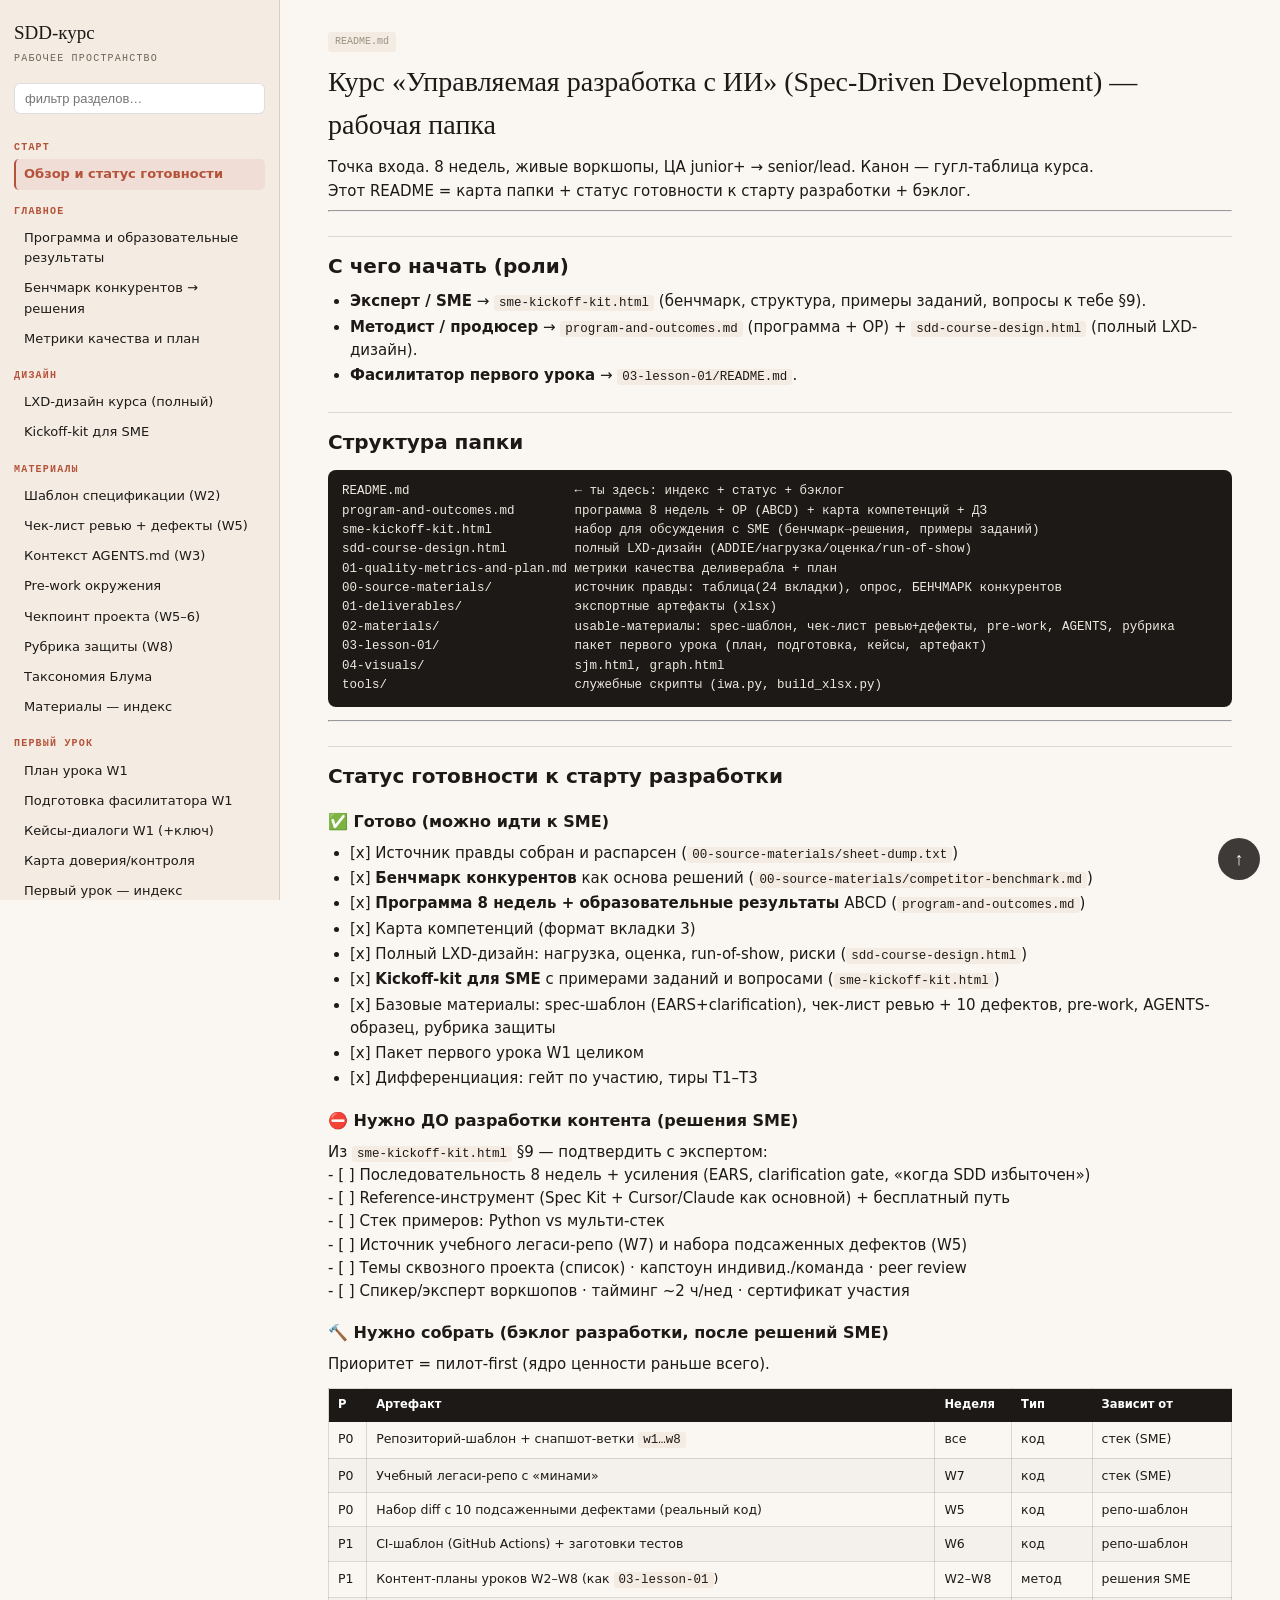
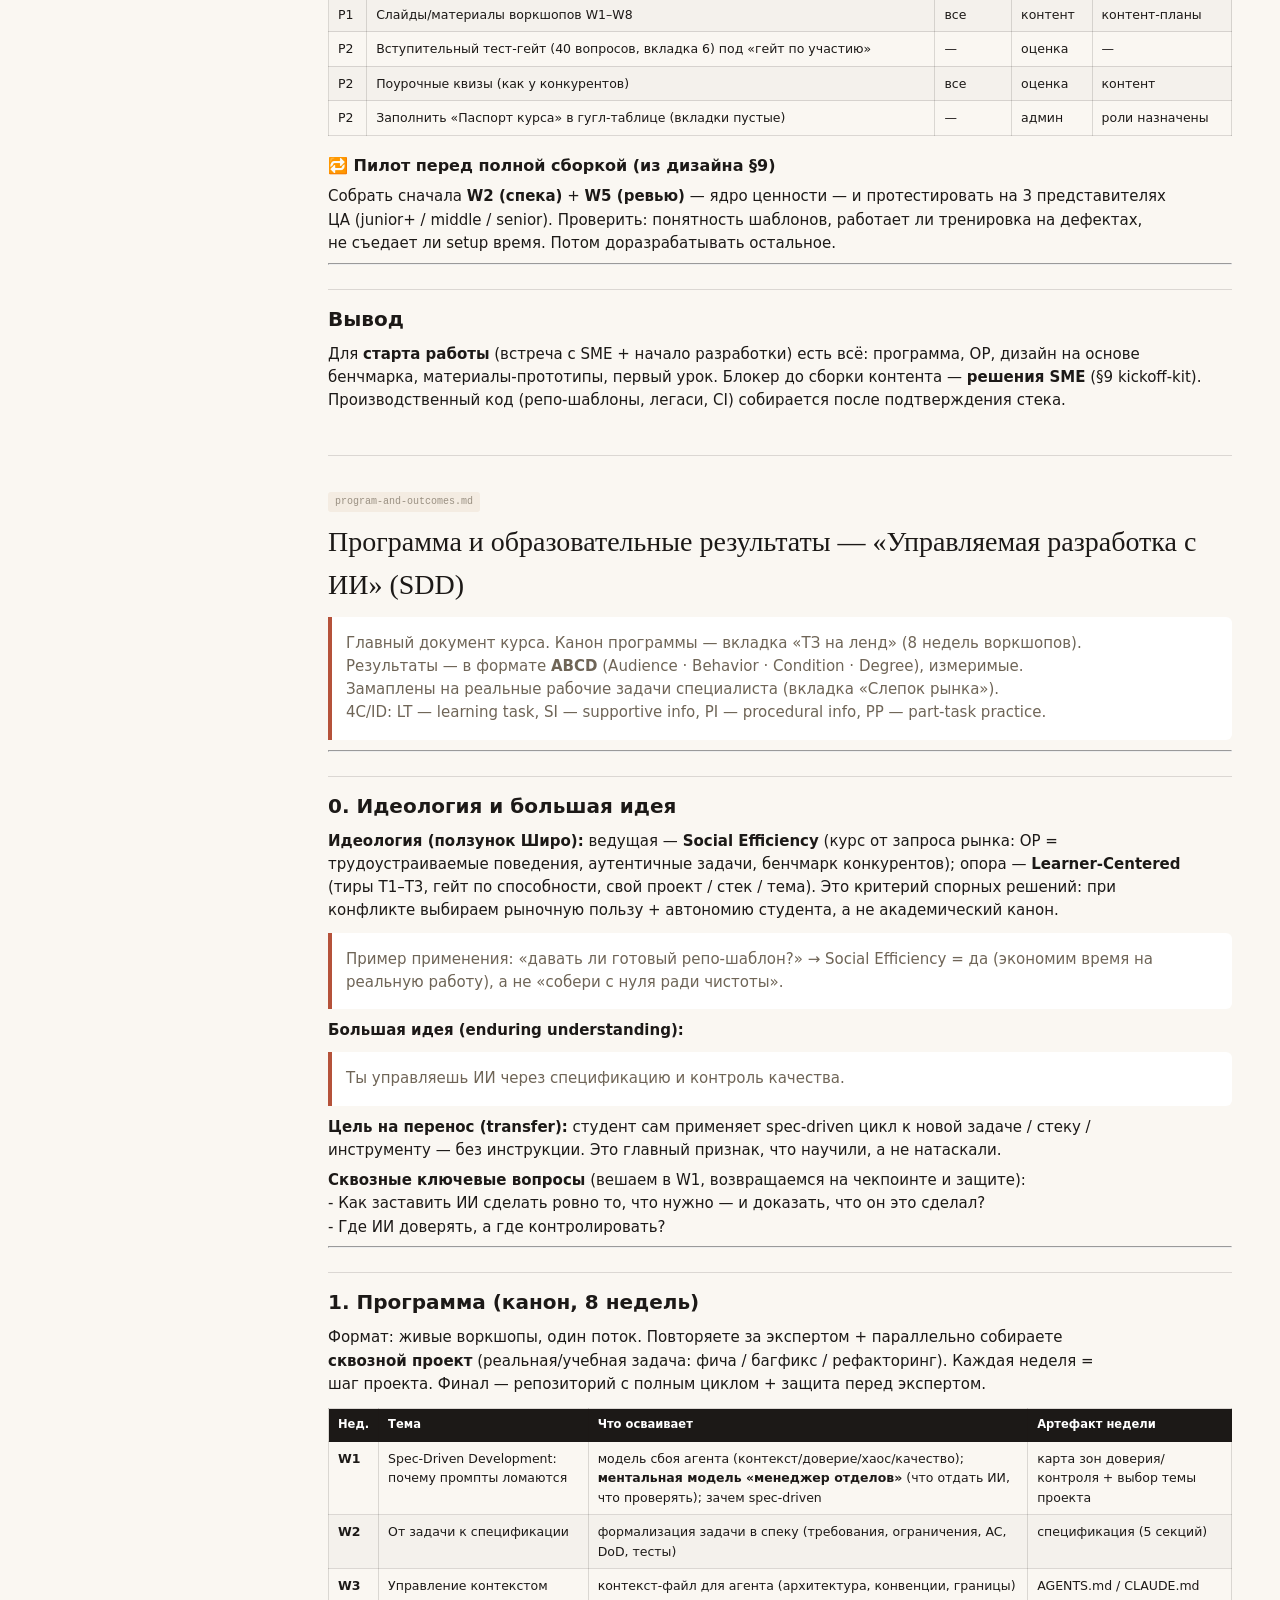
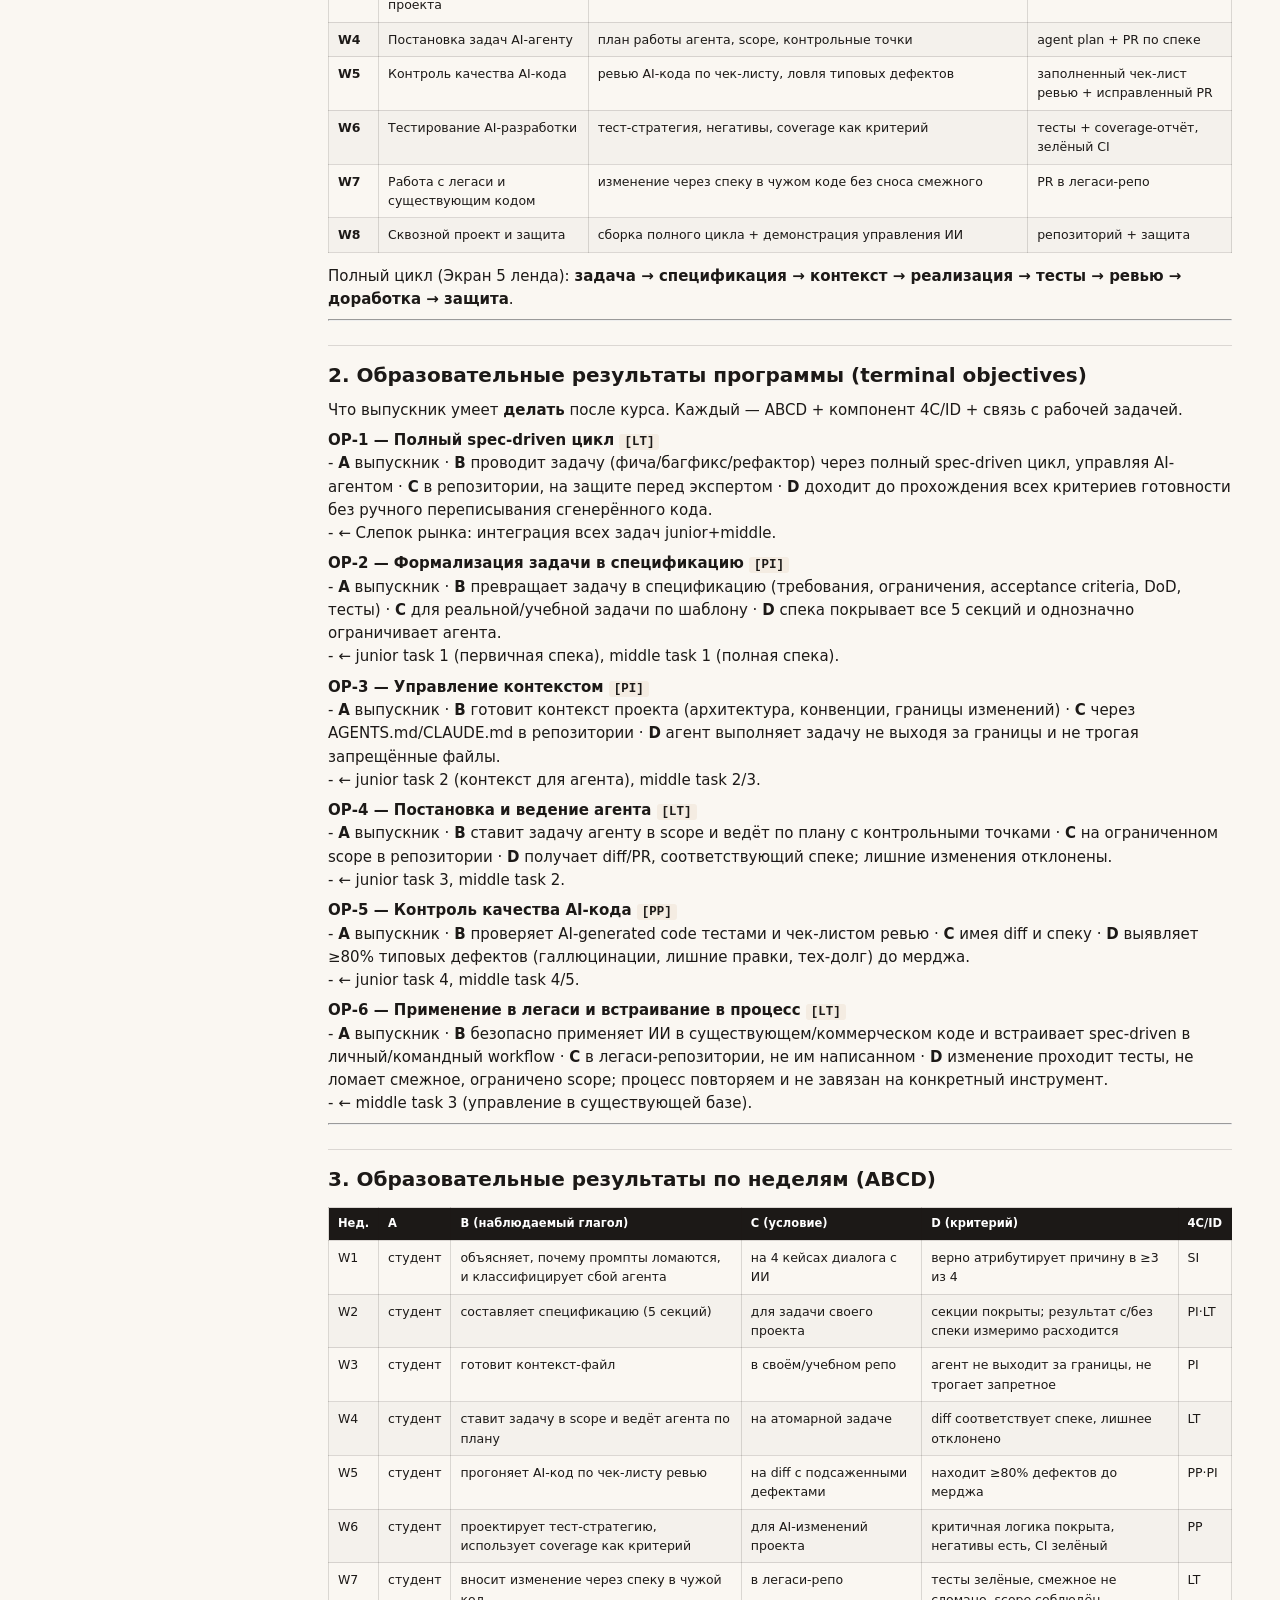
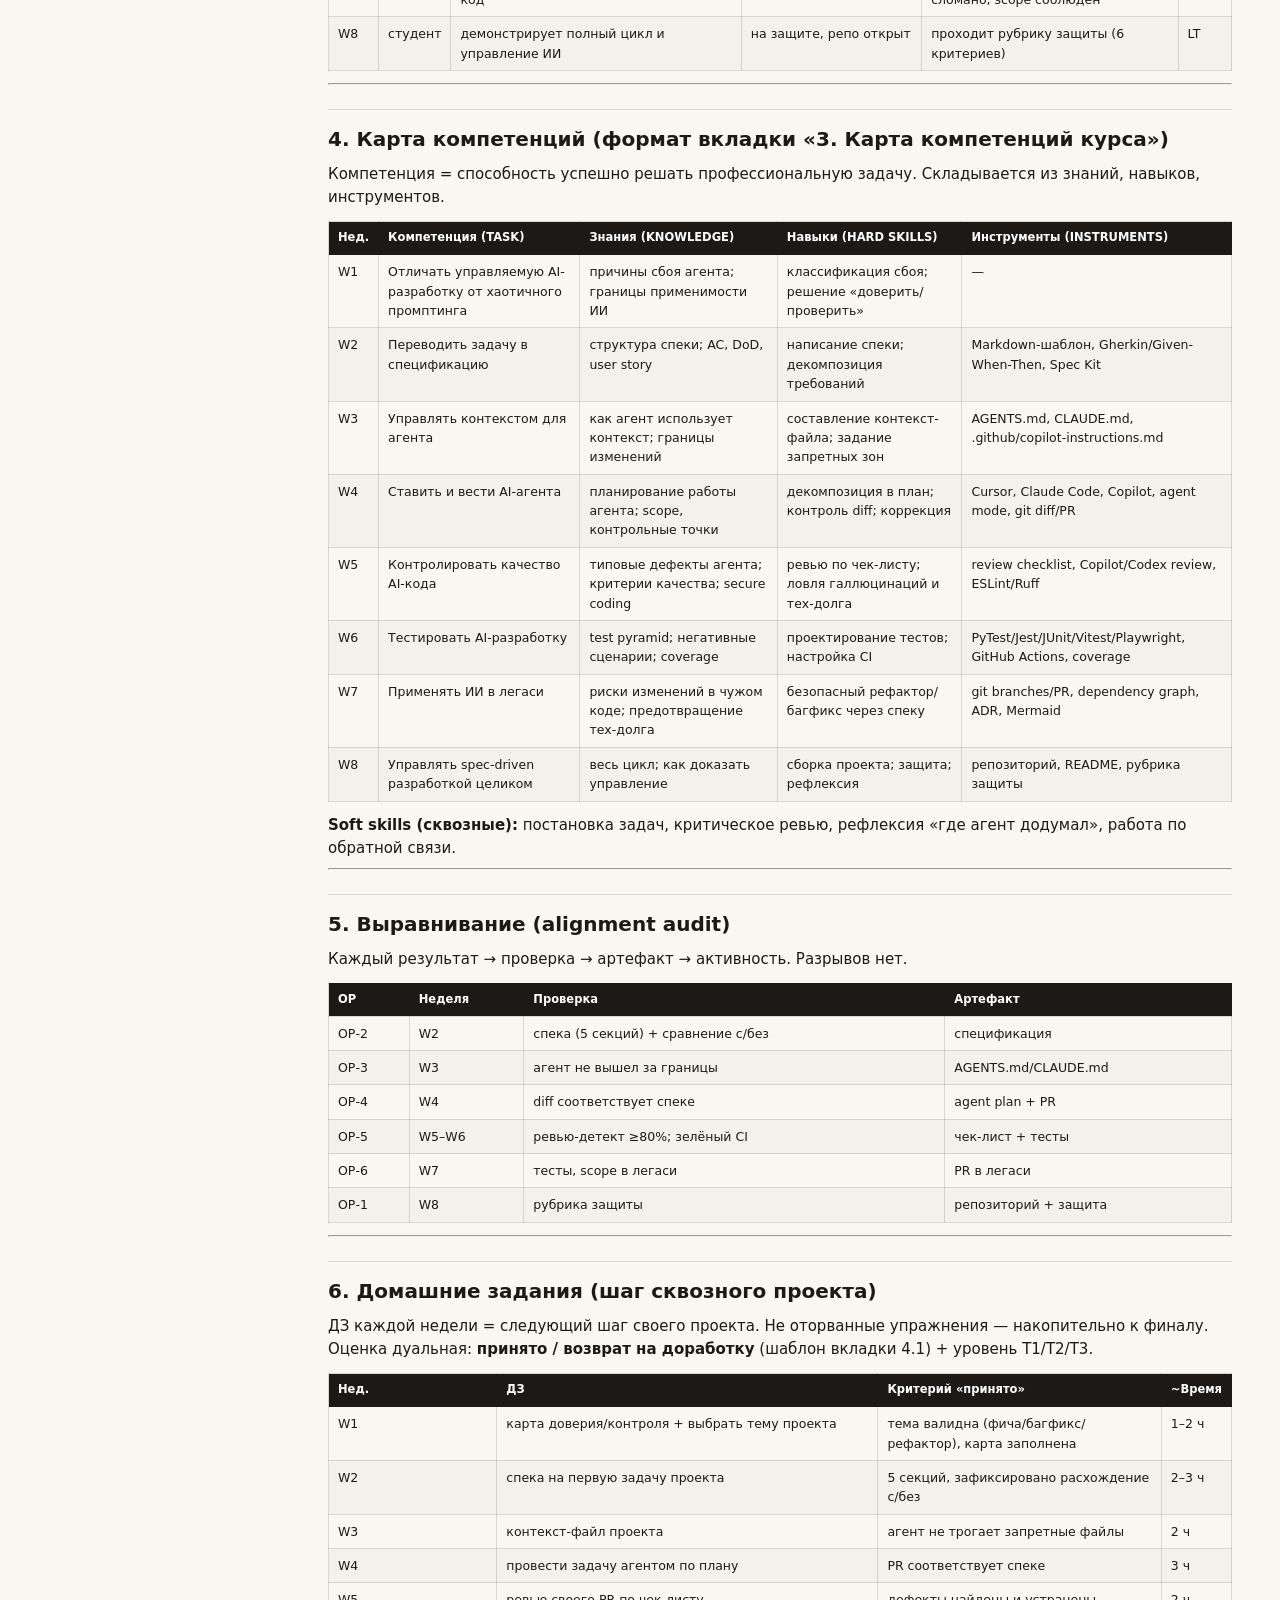
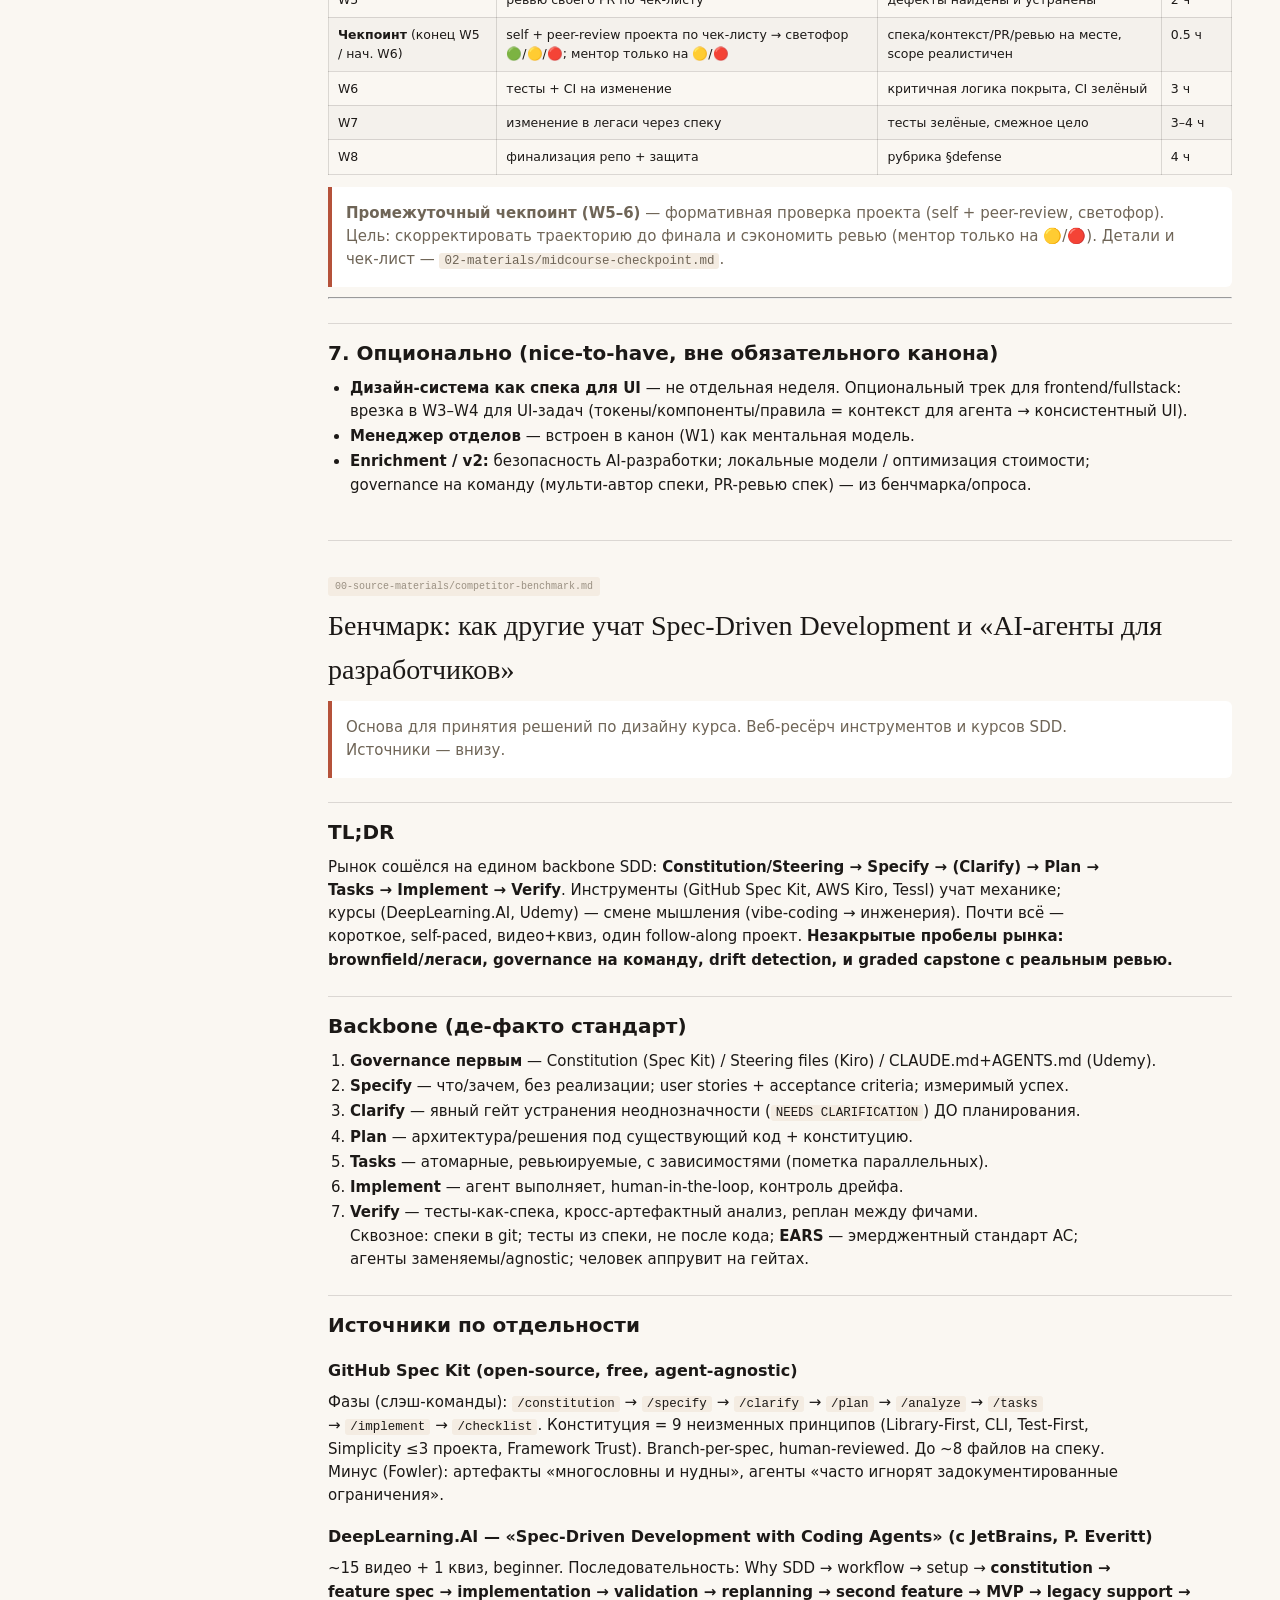
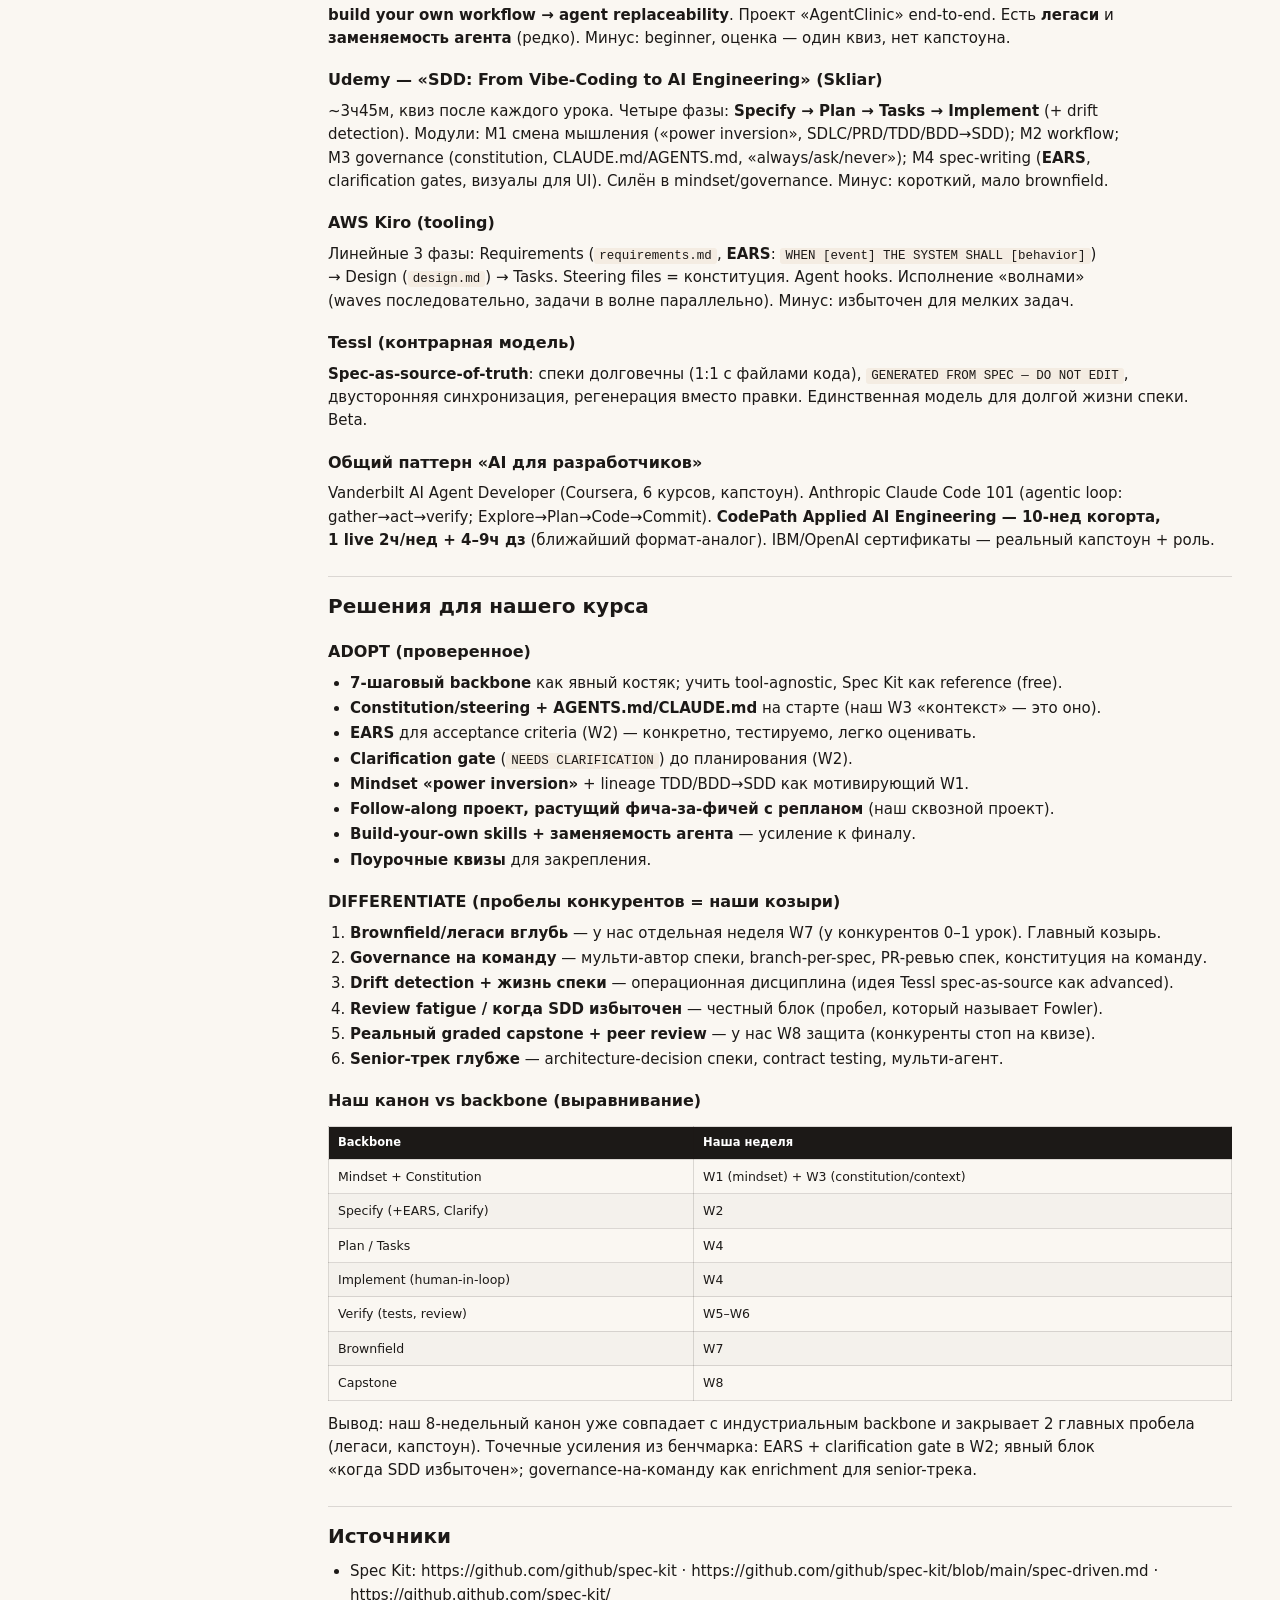
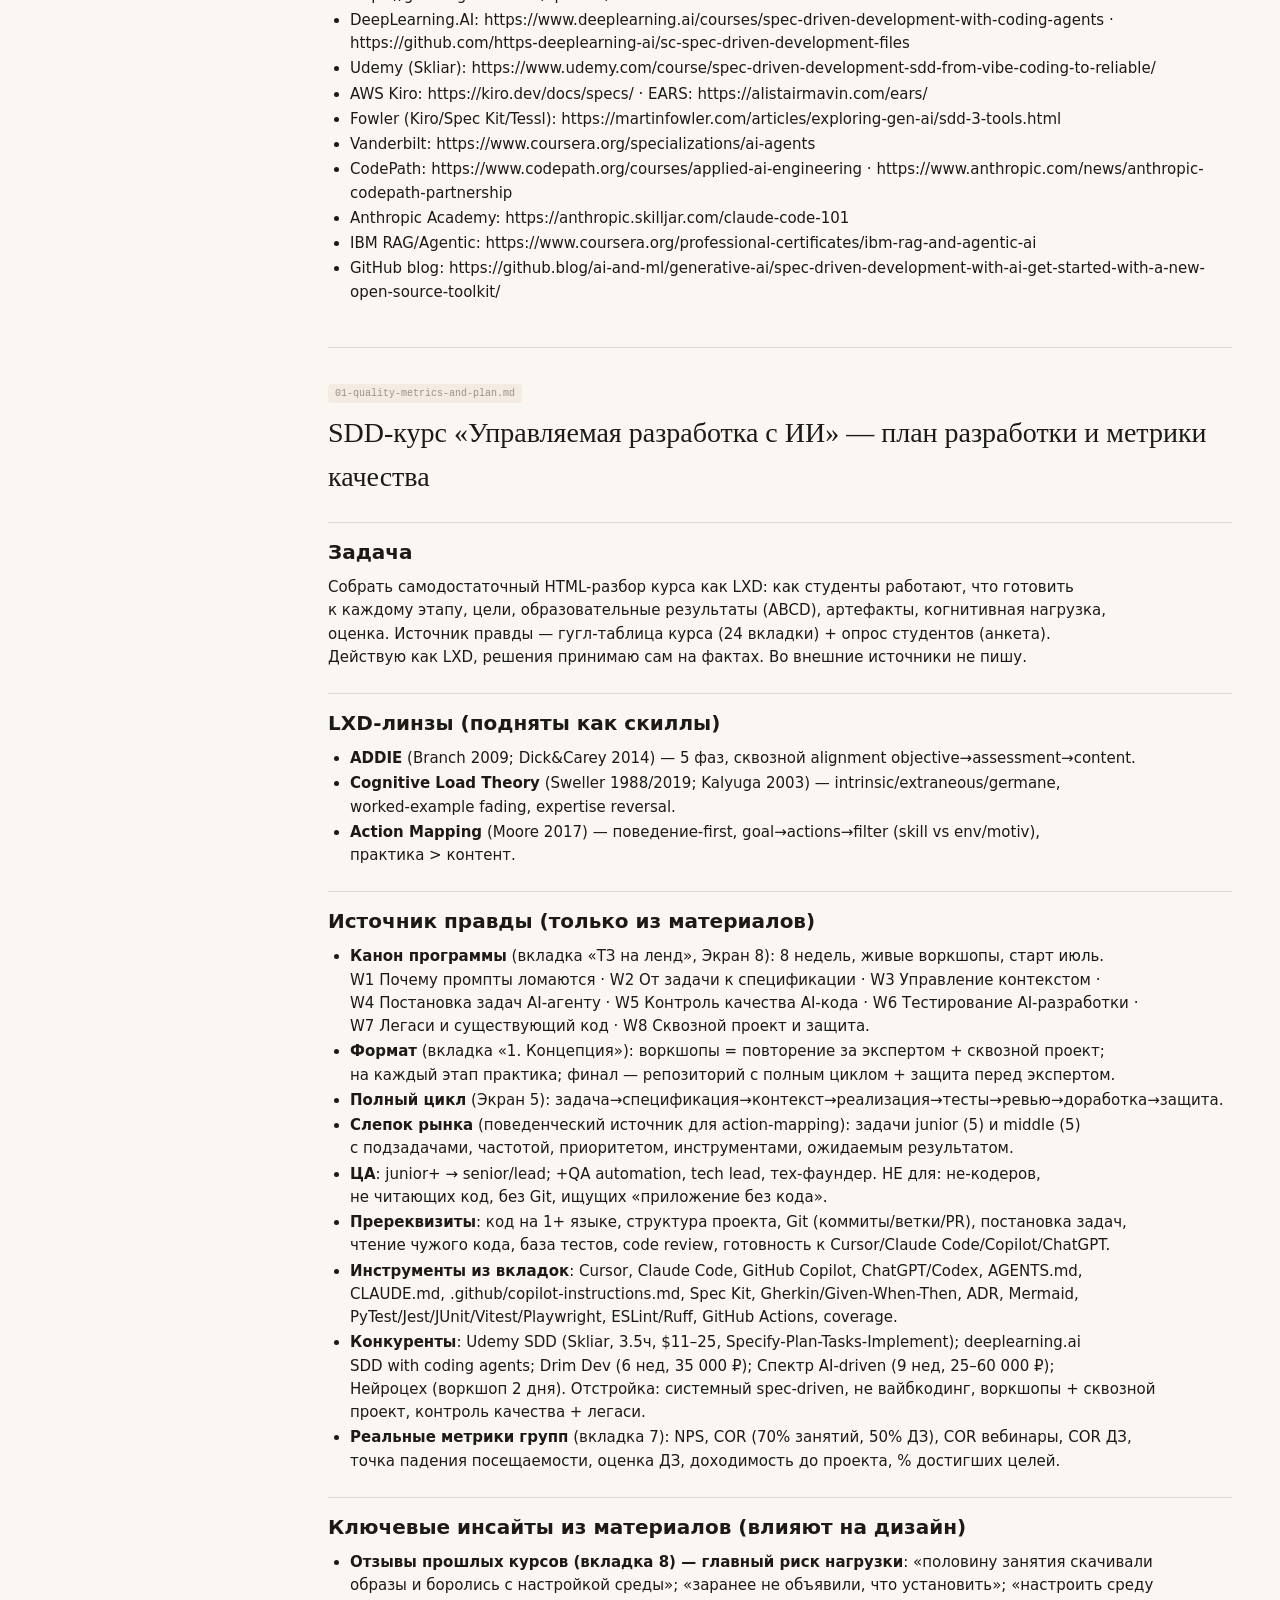
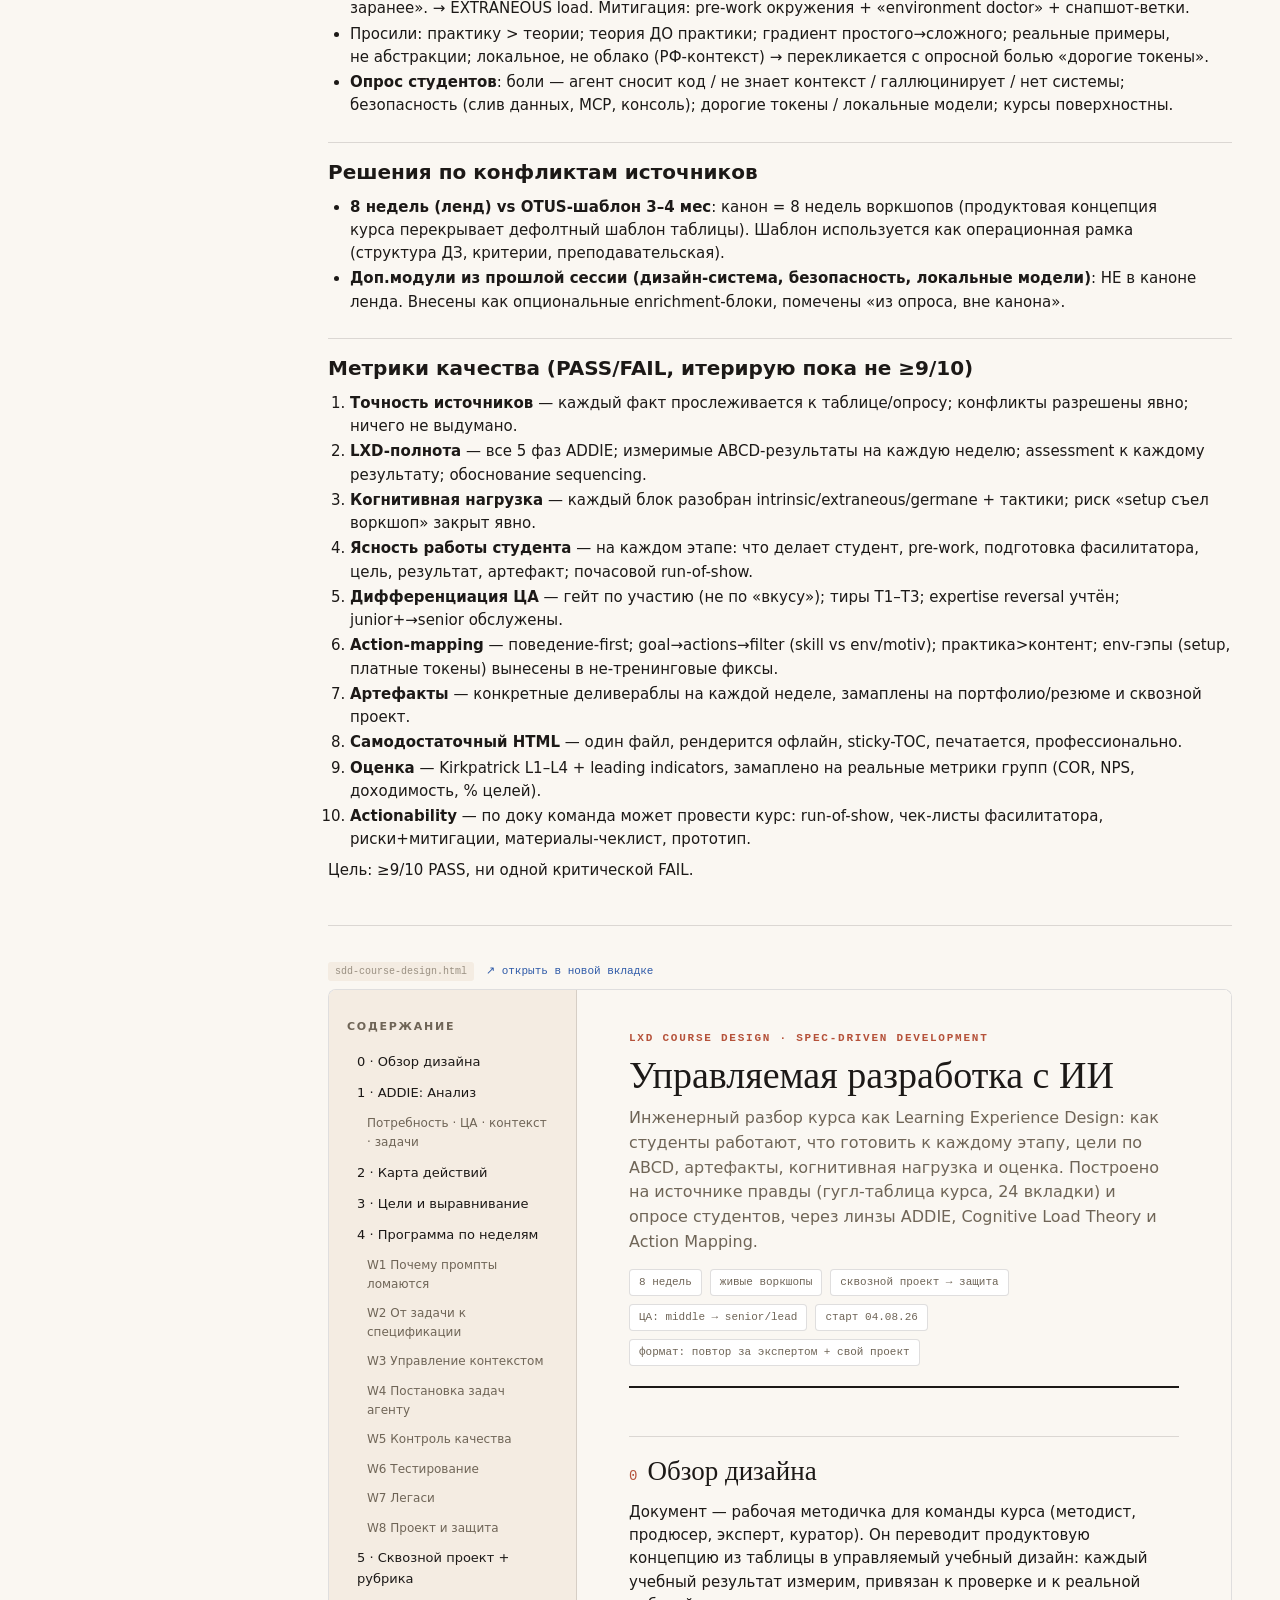
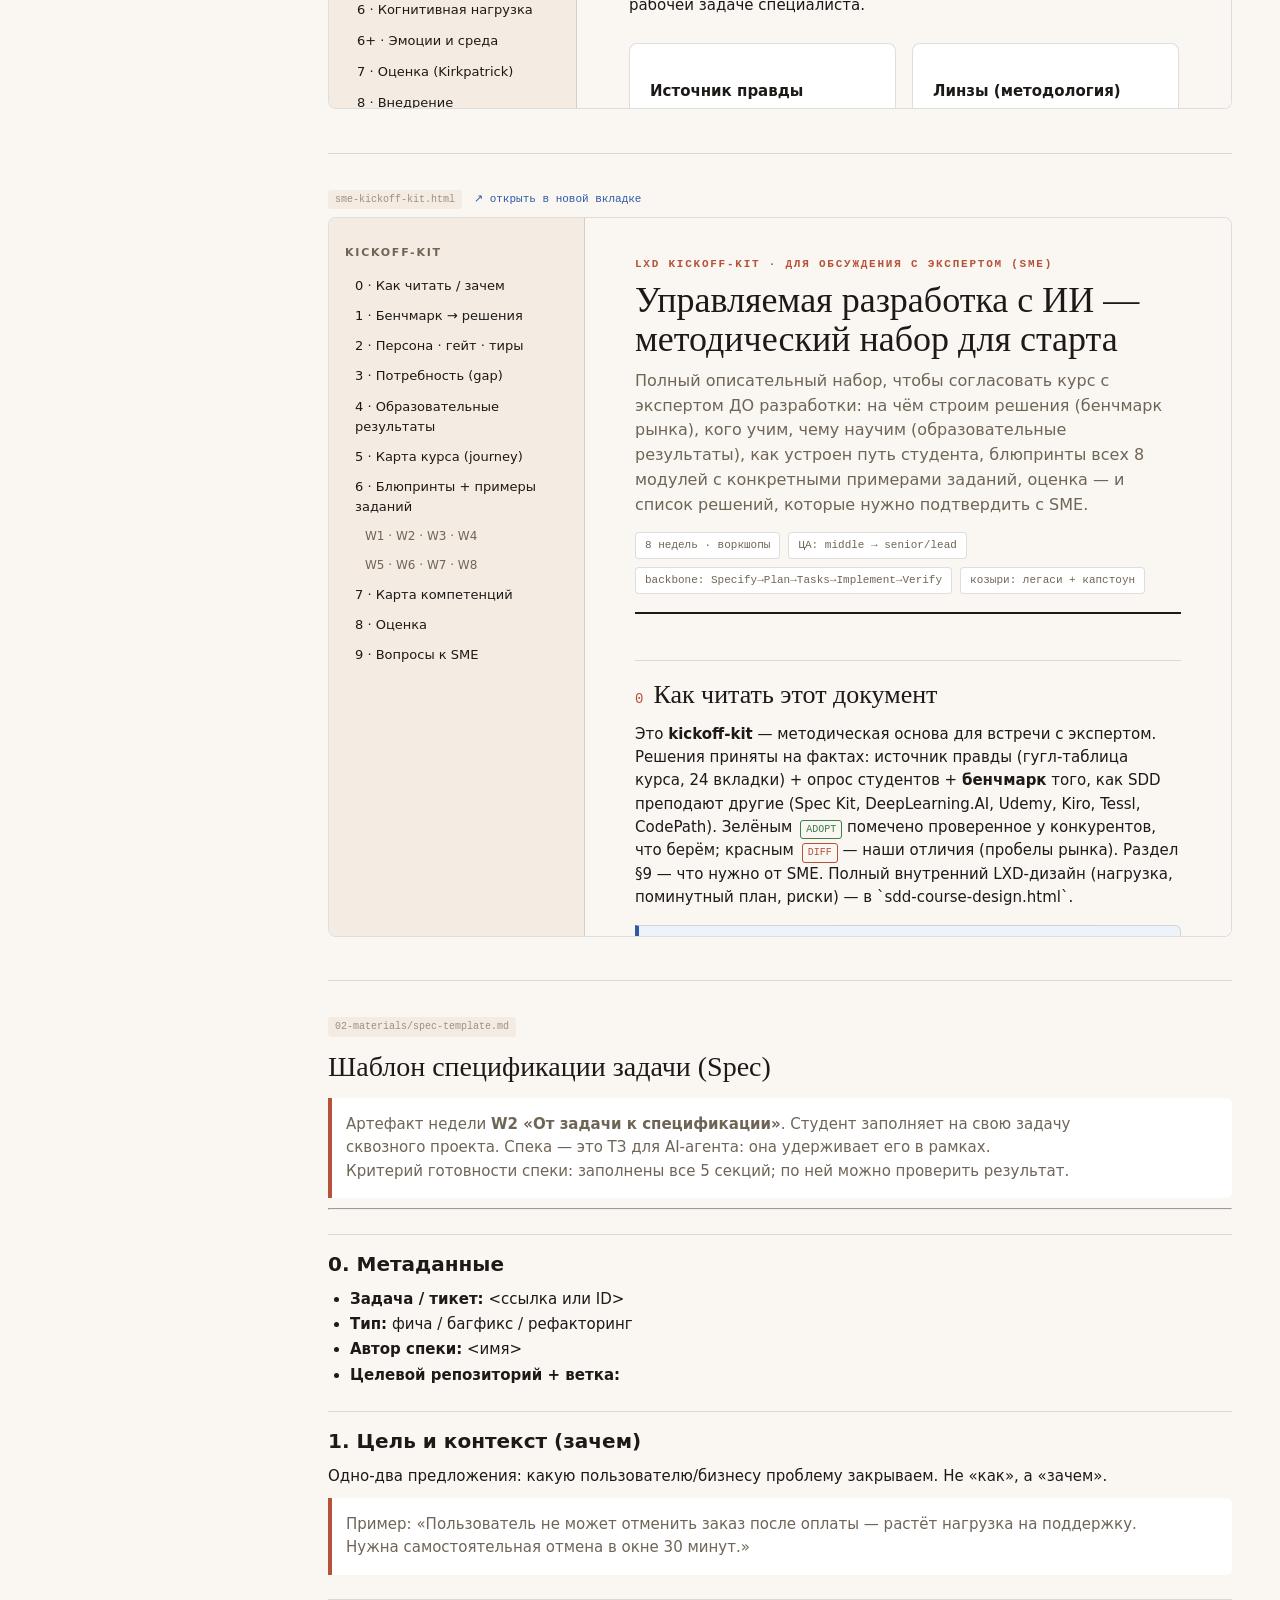
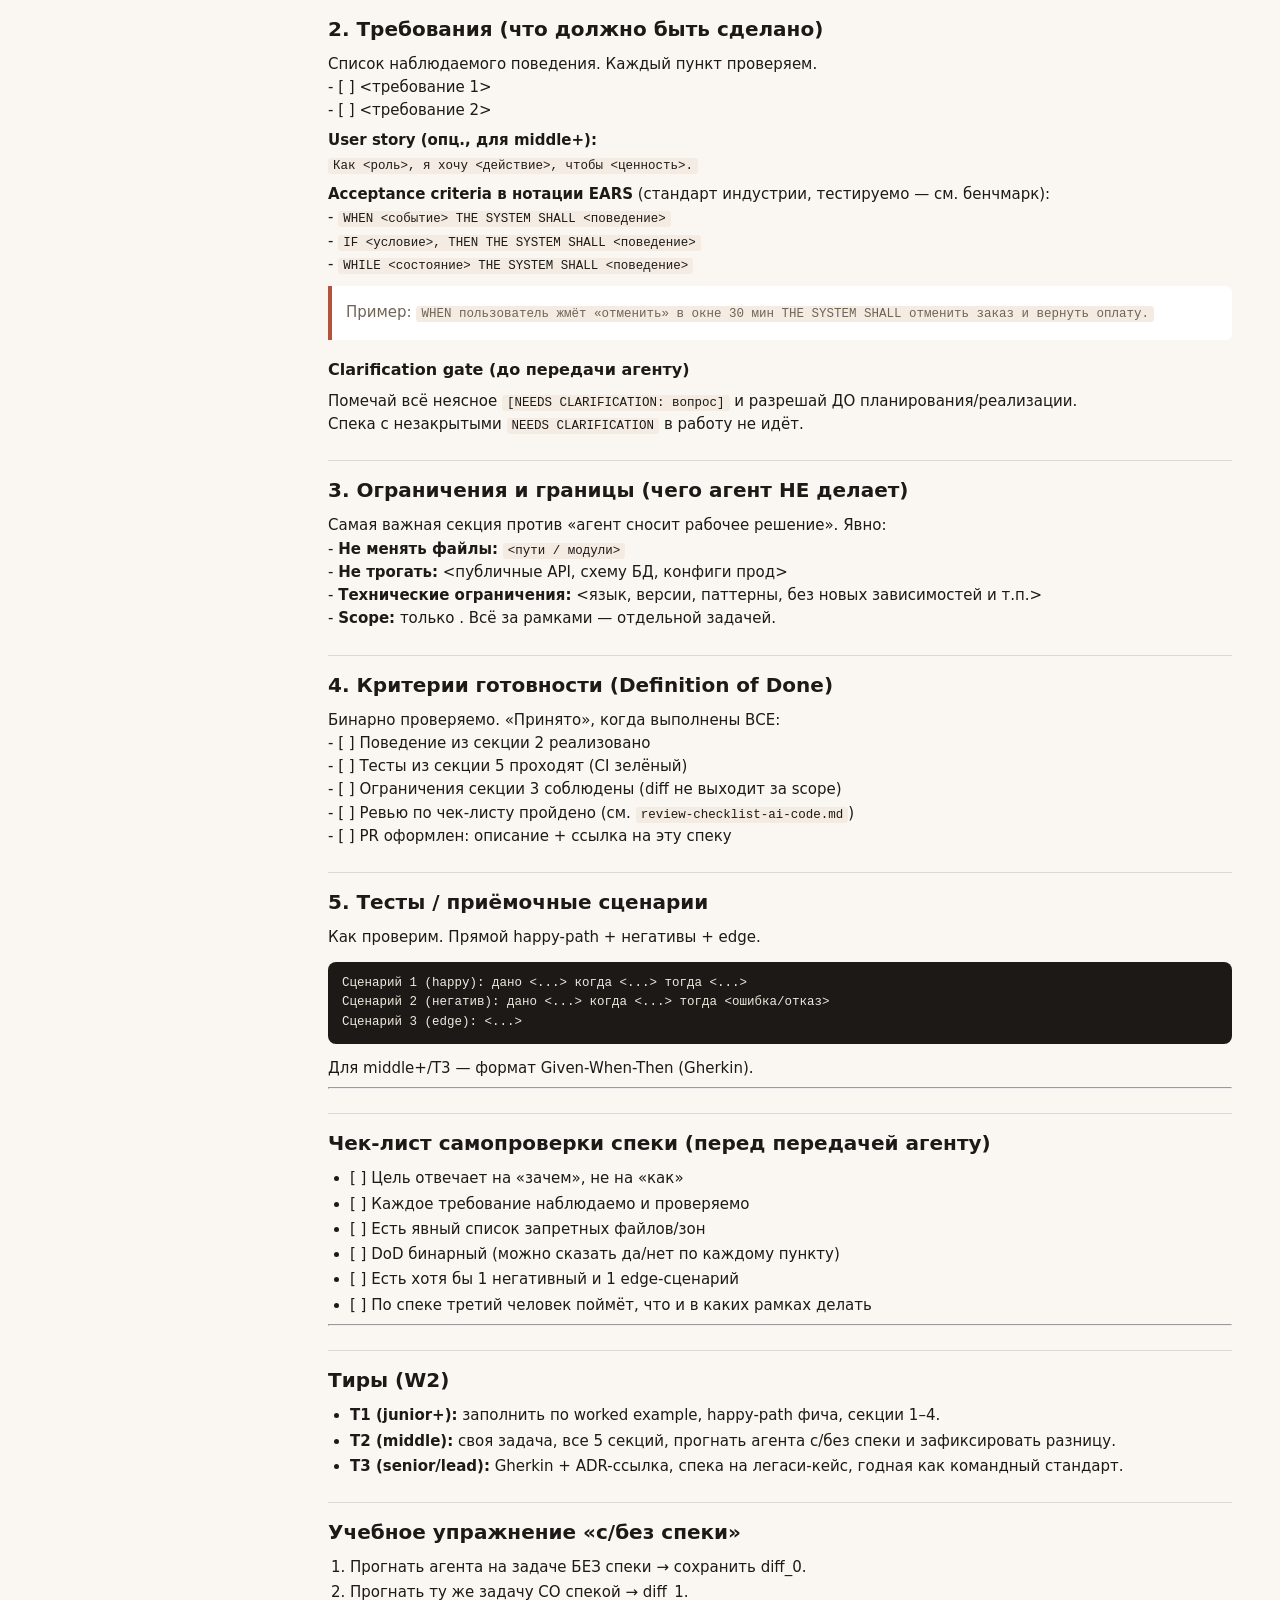
==== commit 5457d002: "Canon: remove big-idea slogan contrast, align with deck Big idea "управляешь…, не угадываешь промпта" ====
--- a/index.html
+++ b/index.html
@@ -224,7 +224,7 @@
 </blockquote>
 <p><strong>Большая идея (enduring understanding):</strong></p>
 <blockquote>
-<p>Ты управляешь ИИ через спецификацию и контроль качества — не угадываешь промптами.</p>
+<p>Ты управляешь ИИ через спецификацию и контроль качества.</p>
 </blockquote>
 <p><strong>Цель на перенос (transfer):</strong> студент сам применяет spec-driven цикл к новой задаче / стеку /<br />
 инструменту — без инструкции. Это главный признак, что научили, а не натаскали.</p>
